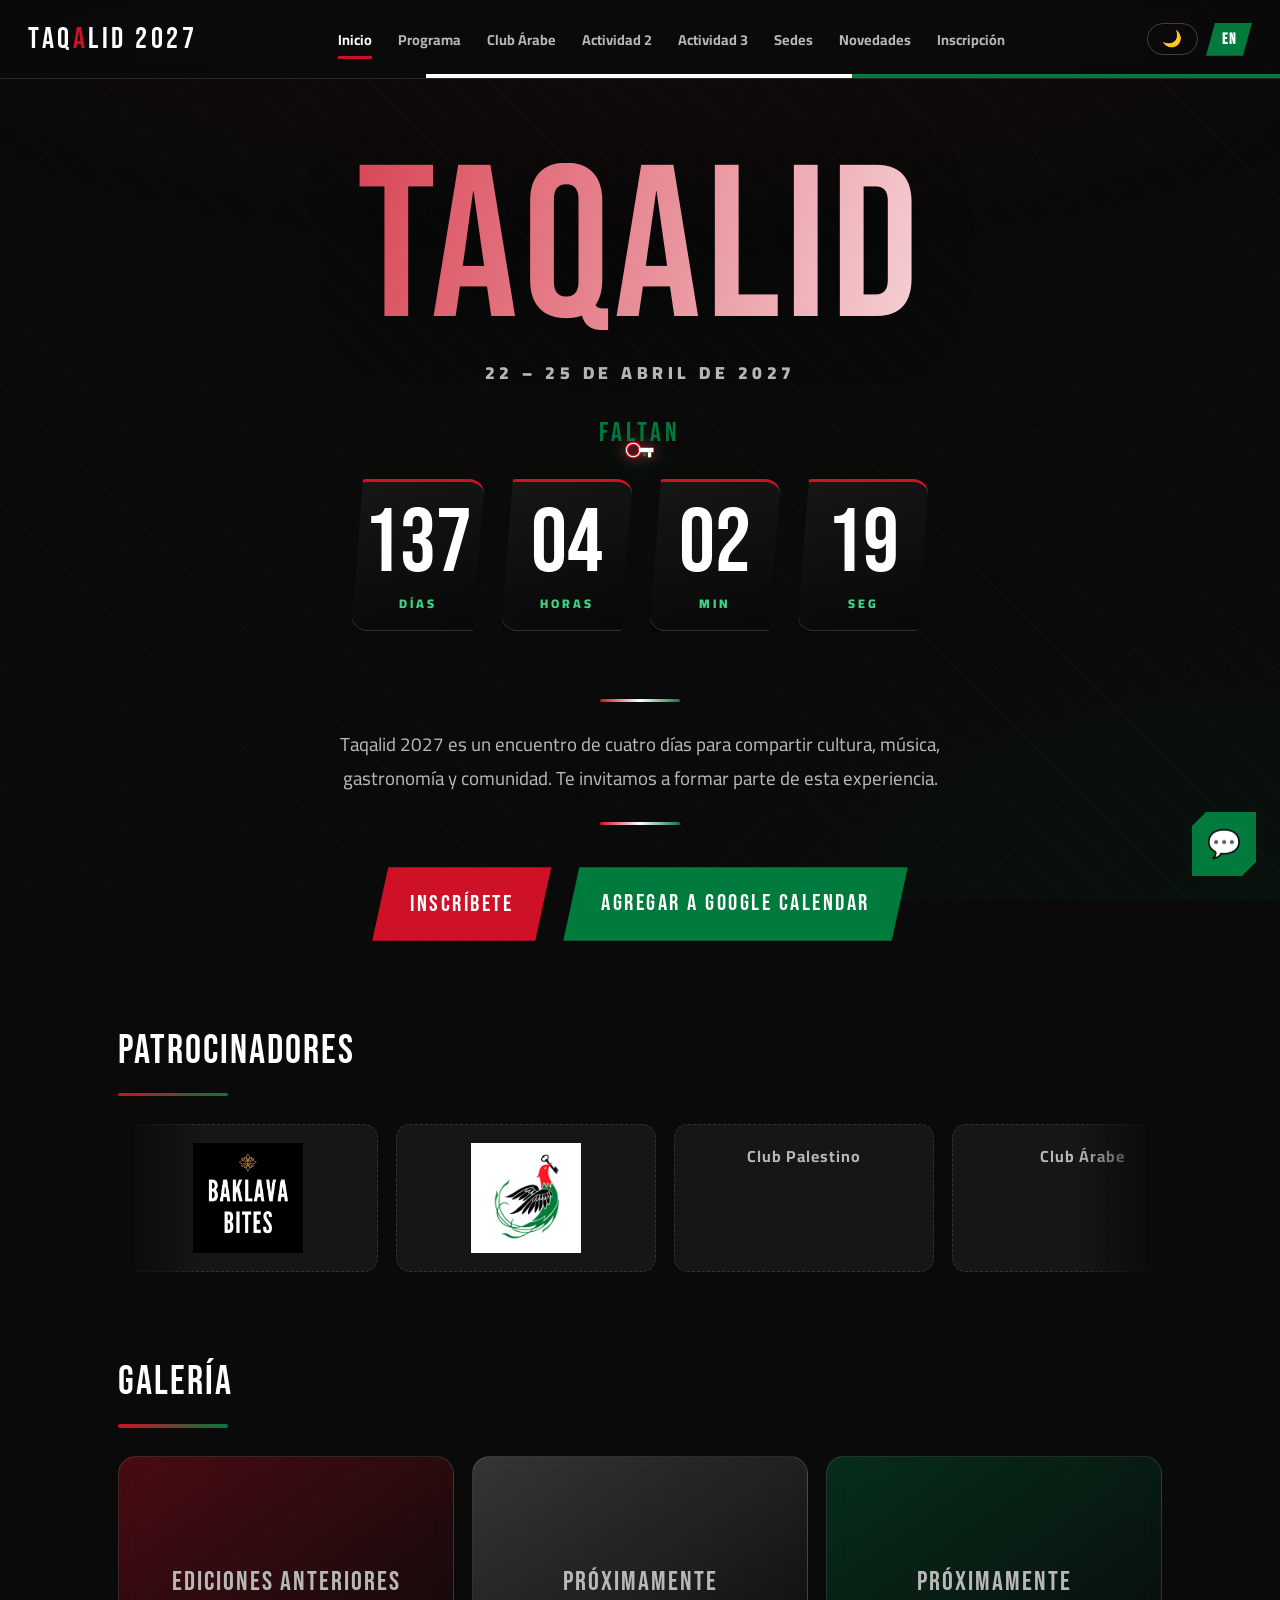
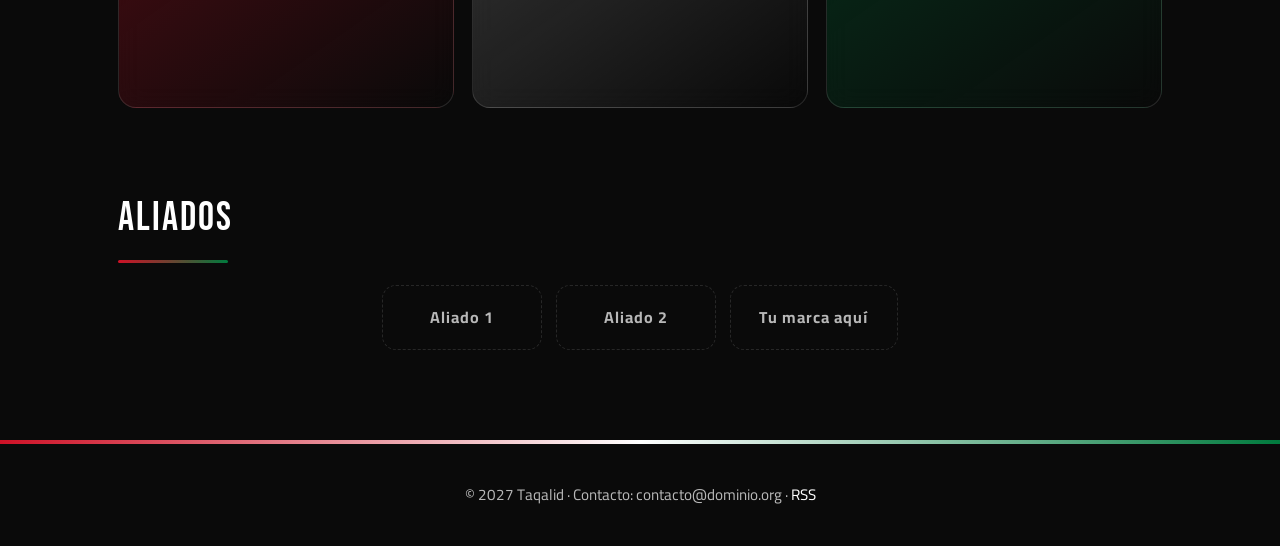
==== index.html @ 2f8e2a05 "Adjust carousel animation duration and image sizes" ====
<!DOCTYPE html>
<html lang="es">
<head>
<meta charset="UTF-8">
<meta name="viewport" content="width=device-width, initial-scale=1.0, viewport-fit=cover">
<meta name="referrer" content="strict-origin-when-cross-origin">
<title>Taqalid 2027</title>
<meta name="description" content="Taqalid 2027 · 22 al 25 de abril de 2027. Cultura, música, gastronomía y comunidad.">
<meta property="og:type" content="website">
<meta property="og:title" content="Taqalid 2027">
<meta property="og:description" content="22 al 25 de abril de 2027. Cultura, música, gastronomía y comunidad.">
<meta property="og:url" content="https://CAMBIAR-TU-DOMINIO/">
<meta property="og:image" content="https://CAMBIAR-TU-DOMINIO/og-image.jpg">
<meta name="twitter:card" content="summary_large_image">
<link rel="alternate" type="application/rss+xml" title="Taqalid 2027 · Novedades" href="feed.xml">
<link rel="preconnect" href="https://fonts.googleapis.com">
<link rel="preconnect" href="https://fonts.gstatic.com" crossorigin>
<link href="https://fonts.googleapis.com/css2?family=Amiri:wght@700&family=Bebas+Neue&family=Cairo:wght@400;600;700;900&display=swap" rel="stylesheet">
<style>
  :root {
    --rojo: #CE1126;
    --rojo-soft: #e6394a;
    --negro: #0A0A0A;
    --blanco: #FFFFFF;
    --verde: #007A3D;
    --verde-soft: #00a854;
    --bg: #0A0A0A;
    --fg: #FFFFFF;
    --muted: #b8b8b8;
    --card: rgba(255,255,255,.05);
    --card-hover: rgba(255,255,255,.08);
    --borde: rgba(255,255,255,.12);
    --borde-strong: rgba(255,255,255,.22);
    --shadow: 0 20px 50px rgba(0,0,0,.45);
    --display: "Bebas Neue", Impact, "Arial Narrow", sans-serif;
    --texto: "Cairo", system-ui, -apple-system, "Segoe UI", Roboto, sans-serif;
    --radius: 20px;
    --ease: cubic-bezier(.22,.7,.25,1);
  }

  :root[data-theme="light"] {
    --bg: #F6F3EC;
    --fg: #111111;
    --muted: #4a4a4a;
    --card: rgba(255,255,255,.7);
    --card-hover: rgba(255,255,255,.9);
    --borde: rgba(0,0,0,.1);
    --borde-strong: rgba(0,0,0,.18);
    --shadow: 0 20px 50px rgba(0,0,0,.12);
  }

  @media (prefers-color-scheme: light) {
    :root:not([data-theme="dark"]) {
      --bg: #F6F3EC;
      --fg: #111111;
      --muted: #4a4a4a;
      --card: rgba(255,255,255,.7);
      --card-hover: rgba(255,255,255,.9);
      --borde: rgba(0,0,0,.1);
      --borde-strong: rgba(0,0,0,.18);
      --shadow: 0 20px 50px rgba(0,0,0,.12);
    }
  }

  * { box-sizing: border-box; margin: 0; padding: 0; }
  html { scroll-behavior: smooth; }
  body {
    font-family: var(--texto);
    background: var(--bg);
    color: var(--fg);
    line-height: 1.7;
    min-height: 100vh;
    overflow-x: hidden;
    transition: background .45s var(--ease), color .45s var(--ease);
  }

  /* Textura sutil mejorada */
  body::before {
    content: "";
    position: fixed;
    inset: 0;
    pointer-events: none;
    z-index: 0;
    background-image:
      radial-gradient(ellipse 80% 50% at 50% -20%, rgba(206,17,38,.08), transparent),
      radial-gradient(ellipse 60% 40% at 100% 100%, rgba(0,122,61,.07), transparent),
      repeating-linear-gradient(45deg, rgba(128,128,128,.04) 0 1px, transparent 1px 28px),
      repeating-linear-gradient(-45deg, rgba(0,122,61,.03) 0 1px, transparent 1px 28px);
  }
  body::after {
    content: "";
    position: fixed;
    inset: -50%;
    pointer-events: none;
    z-index: 0;
    opacity: .035;
    background-image: radial-gradient(#000 1px, transparent 1px);
    background-size: 5px 5px;
    animation: grano 12s steps(12) infinite;
  }
  @keyframes grano {
    0% { transform: translate(0,0); }
    50% { transform: translate(-2.5%,1.5%); }
    100% { transform: translate(1.5%,-2.5%); }
  }

  main, header, footer { position: relative; z-index: 1; }

  .skip {
    position: absolute;
    left: -9999px;
    top: 0;
    background: var(--rojo);
    color: #fff;
    padding: 12px 18px;
    z-index: 100;
    border-radius: 0 0 8px 0;
    font-weight: 700;
  }
  .skip:focus { left: 12px; top: 12px; }

  /* ── HEADER ── */
  header {
    position: sticky;
    top: 0;
    z-index: 50;
    display: flex;
    flex-wrap: wrap;
    justify-content: space-between;
    align-items: center;
    gap: 12px;
    padding: 14px 28px;
    background: color-mix(in srgb, var(--bg) 82%, transparent);
    backdrop-filter: blur(16px) saturate(180%);
    -webkit-backdrop-filter: blur(16px) saturate(180%);
    border-bottom: 1px solid var(--borde);
  }
  header::after {
    content: "";
    position: absolute;
    left: 0; right: 0; bottom: 0;
    height: 4px;
    background: linear-gradient(90deg, var(--negro) 0 33.3%, var(--blanco) 33.3% 66.6%, var(--verde) 66.6%);
  }

  .logo {
    font-family: var(--display);
    font-size: 1.85rem;
    letter-spacing: 3.5px;
    cursor: pointer;
    transition: transform .3s var(--ease);
  }
  .logo:hover { transform: scale(1.03); }
  .logo span { color: var(--rojo); }

  nav { display: flex; flex-wrap: wrap; gap: 2px; }
  .nav-btn {
    background: none;
    border: 0;
    color: var(--muted);
    font: 700 .9rem var(--texto);
    padding: 9px 12px;
    cursor: pointer;
    position: relative;
    transition: color .25s;
  }
  .nav-btn::after {
    content: "";
    position: absolute;
    left: 12px; right: 12px; bottom: 3px;
    height: 2.5px;
    background: var(--rojo);
    transform: scaleX(0);
    transform-origin: center;
    transition: transform .35s var(--ease);
  }
  .nav-btn:hover,
  .nav-btn.activo { color: var(--fg); }
  .nav-btn.activo::after,
  .nav-btn:hover::after { transform: scaleX(1); }

  .tools { display: flex; gap: 8px; align-items: center; }
  .tool-btn {
    font: 900 .95rem var(--display);
    letter-spacing: 1.5px;
    background: var(--verde);
    color: #fff;
    border: 0;
    padding: 7px 16px;
    cursor: pointer;
    clip-path: polygon(9px 0, 100% 0, calc(100% - 9px) 100%, 0 100%);
    transition: transform .25s, filter .25s;
  }
  .tool-btn:hover { transform: translateY(-2px); filter: brightness(1.1); }
  .tool-btn.sec {
    background: transparent;
    color: var(--fg);
    border: 1.5px solid var(--borde-strong);
    clip-path: none;
    border-radius: 999px;
    padding: 5px 14px;
    font-size: 1rem;
  }

  /* ── PÁGINAS ── */
  .page {
    display: none;
    min-height: 78vh;
    padding: 64px 28px 90px;
    max-width: 1100px;
    margin: 0 auto;
  }
  .page.activo {
    display: block;
    animation: entra .75s var(--ease);
  }
  @keyframes entra {
    from { opacity: 0; transform: translateY(28px); }
    to { opacity: 1; transform: none; }
  }

  .reveal {
    opacity: 0;
    transform: translateY(36px);
    transition: opacity .9s var(--ease), transform .9s var(--ease);
  }
  .reveal.visible {
    opacity: 1;
    transform: none;
  }

  /* ── HERO ── */
  .hero { text-align: center; padding: 20px 0 8px; }
  .hero h1 {
    font-family: var(--display);
    font-weight: 400;
    font-size: clamp(4.8rem, 20vw, 13.5rem);
    line-height: .82;
    letter-spacing: 5px;
    background: linear-gradient(105deg, var(--rojo) 0%, var(--fg) 45%, var(--verde) 100%);
    background-size: 220% auto;
    -webkit-background-clip: text;
    background-clip: text;
    color: transparent;
    filter: drop-shadow(0 10px 28px rgba(0,0,0,.4));
    animation: brillo 7s ease-in-out infinite;
  }
  @keyframes brillo {
    0%,100% { background-position: 0% center; }
    50% { background-position: 100% center; }
  }

  .fechas {
    font-weight: 900;
    font-size: 1.1rem;
    letter-spacing: 4.5px;
    margin: 18px 0 22px;
    color: var(--muted);
  }
  .faltan {
    font-family: var(--display);
    font-size: 1.7rem;
    letter-spacing: 4px;
    color: var(--verde);
  }

  .countdown {
    display: flex;
    justify-content: center;
    flex-wrap: wrap;
    gap: 16px;
    margin: 22px auto 0;
  }
  .unidad {
    position: relative;
    min-width: 132px;
    padding: 18px 12px 14px;
    color: #fff;
    background: linear-gradient(165deg, rgba(25,25,25,.9), rgba(8,8,8,.95));
    border: 1px solid var(--borde);
    border-top: 3px solid var(--rojo);
    border-radius: 16px;
    backdrop-filter: blur(12px);
    -webkit-backdrop-filter: blur(12px);
    clip-path: polygon(12px 0, 100% 0, calc(100% - 12px) 100%, 0 100%);
    box-shadow: 0 12px 30px rgba(0,0,0,.35);
    transition: transform .4s var(--ease), box-shadow .4s;
  }
  .unidad:hover {
    transform: translateY(-5px);
    box-shadow: 0 18px 40px rgba(206,17,38,.25);
  }
  .unidad b {
    display: block;
    font-family: var(--display);
    font-weight: 400;
    font-size: clamp(3.2rem, 8.5vw, 5.6rem);
    line-height: 1;
    font-variant-numeric: tabular-nums;
  }
  .unidad b.flip { animation: flip .55s var(--ease); }
  @keyframes flip {
    0% { transform: rotateX(90deg); opacity: 0; }
    100% { transform: rotateX(0); opacity: 1; }
  }
  .unidad small {
    font-weight: 900;
    letter-spacing: 3px;
    color: #3fd283;
    font-size: .78rem;
    text-transform: uppercase;
  }
  .en-vivo {
    display: none;
    font-family: var(--display);
    font-size: 2.8rem;
    color: var(--verde);
    margin-top: 24px;
    letter-spacing: 3px;
  }

  .desc {
    max-width: 640px;
    margin: 60px auto 0;
    text-align: center;
    font-size: 1.18rem;
    color: var(--muted);
    line-height: 1.8;
  }
  .desc::before,
  .desc::after {
    content: "";
    display: block;
    height: 3px;
    width: 80px;
    margin: 0 auto;
    background: linear-gradient(90deg, var(--rojo), var(--fg), var(--verde));
    border-radius: 2px;
  }
  .desc::before { margin-bottom: 26px; }
  .desc::after { margin-top: 26px; }

  .acciones {
    text-align: center;
    margin-top: 42px;
    display: flex;
    flex-wrap: wrap;
    justify-content: center;
    gap: 12px;
  }

  /* ── TÍTULOS DE PÁGINA ── */
  .titulo-pagina {
    font-family: var(--display);
    font-weight: 400;
    font-size: clamp(3.8rem, 11vw, 7.8rem);
    line-height: .88;
    letter-spacing: 3px;
    color: transparent;
    -webkit-text-stroke: 1.8px var(--fg);
    transition: color .5s, -webkit-text-stroke .5s;
  }
  .page:hover .titulo-pagina {
    color: var(--rojo);
    -webkit-text-stroke: 1.8px var(--rojo);
  }
  .subtitulo {
    font-weight: 900;
    letter-spacing: 3.5px;
    text-transform: uppercase;
    color: var(--verde);
    margin: 12px 0 32px;
    font-size: .95rem;
  }

  /* ── GLASS CARDS ── */
  .glass {
    background: var(--card);
    border: 1px solid var(--borde);
    backdrop-filter: blur(18px) saturate(160%);
    -webkit-backdrop-filter: blur(18px) saturate(160%);
    border-radius: var(--radius);
    padding: 30px 32px;
    margin-top: 22px;
    box-shadow: var(--shadow);
    transition: transform .45s var(--ease), box-shadow .45s, background .3s;
    clip-path: polygon(0 0, calc(100% - 18px) 0, 100% 18px, 100% 100%, 18px 100%, 0 calc(100% - 18px));
  }
  .glass:hover {
    transform: translateY(-6px);
    box-shadow: 0 28px 60px rgba(206,17,38,.22);
    background: var(--card-hover);
  }
  .glass h3 {
    font-family: var(--display);
    font-weight: 400;
    font-size: 1.9rem;
    letter-spacing: 2px;
    margin-bottom: 10px;
  }
  .glass p {
    color: var(--muted);
    font-size: 1.05rem;
    max-width: 720px;
  }
  .glass ul { margin-top: 12px; list-style: none; }
  .glass li {
    padding: 7px 0 7px 30px;
    position: relative;
    color: var(--muted);
  }
  .glass li::before {
    content: "";
    position: absolute;
    left: 0;
    top: 15px;
    width: 11px;
    height: 11px;
    background: var(--rojo);
    transform: rotate(45deg);
  }
  .glass li:nth-child(3n+2)::before { background: var(--fg); }
  .glass li:nth-child(3n)::before { background: var(--verde); }
  .glass .meta {
    font-size: .82rem;
    font-weight: 900;
    letter-spacing: 2.5px;
    color: var(--verde);
    text-transform: uppercase;
    margin-bottom: 6px;
  }

  /* ── BOTONES ── */
  .btn {
    display: inline-flex;
    align-items: center;
    justify-content: center;
    position: relative;
    overflow: hidden;
    padding: 17px 38px;
    font-family: var(--display);
    font-size: 1.45rem;
    letter-spacing: 2.5px;
    text-decoration: none;
    border: 0;
    cursor: pointer;
    color: #fff;
    background: var(--rojo);
    clip-path: polygon(16px 0, 100% 0, calc(100% - 16px) 100%, 0 100%);
    transition: transform .3s var(--ease), filter .3s;
  }
  .btn.verde { background: var(--verde); }
  .btn.neg {
    background: transparent;
    border: 1.8px solid var(--fg);
    color: var(--fg);
    clip-path: none;
    border-radius: 4px;
  }
  .btn.wa { background: #25D366; color: #0A0A0A; }
  .btn::before {
    content: "";
    position: absolute;
    inset: 0;
    z-index: -1;
    background: repeating-linear-gradient(90deg, rgba(255,255,255,.15) 0 2px, transparent 2px 11px);
    transform: translateX(-105%);
    transition: transform .55s var(--ease);
  }
  .btn:hover {
    transform: translate(-3px, -3px);
    filter: drop-shadow(7px 7px 0 var(--verde));
  }
  .btn:hover::before { transform: translateX(0); }
  .btn.volver {
    font-size: 1.15rem;
    padding: 12px 26px;
  }

  /* ── TABS PROGRAMA ── */
  .tabs {
    display: flex;
    flex-wrap: wrap;
    gap: 10px;
    margin-bottom: 14px;
  }
  .tab {
    font-family: var(--display);
    font-size: 1.35rem;
    letter-spacing: 2px;
    padding: 9px 24px;
    cursor: pointer;
    background: transparent;
    color: var(--fg);
    border: 1.5px solid var(--borde);
    border-radius: 999px;
    transition: all .3s var(--ease);
  }
  .tab:hover { border-color: var(--rojo); color: var(--rojo); }
  .tab.activo {
    background: var(--rojo);
    border-color: var(--rojo);
    color: #fff;
  }
  .dia { display: none; }
  .dia.activo { display: block; animation: entra .5s var(--ease); }
  .fila {
    display: grid;
    grid-template-columns: 150px 1fr;
    gap: 18px;
    align-items: center;
    padding: 18px 0;
    border-bottom: 1px solid var(--borde);
  }
  .fila:last-child { border-bottom: 0; }
  .fila time {
    font-family: var(--display);
    font-size: 1.45rem;
    letter-spacing: 1px;
    color: var(--verde);
  }
  .fila span { font-weight: 700; font-size: 1.05rem; }

  /* ── SEDES ── */
  .sedes {
    display: grid;
    grid-template-columns: repeat(auto-fit, minmax(280px, 1fr));
    gap: 22px;
    margin-top: 26px;
  }
  .sede-mapa {
    height: 150px;
    border-radius: 14px;
    margin-bottom: 18px;
    background:
      linear-gradient(135deg, rgba(206,17,38,.2), transparent 60%),
      repeating-linear-gradient(45deg, rgba(206,17,38,.18) 0 12px, rgba(0,122,61,.18) 12px 24px);
    border: 1px solid var(--borde);
  }

  /* ── NOVEDADES ── */
  .noticia { border-left: 4px solid var(--rojo); }
  .noticia:nth-child(2n) { border-left-color: var(--verde); }
  .rss-box {
    display: flex;
    flex-wrap: wrap;
    gap: 16px;
    align-items: center;
    justify-content: space-between;
    margin-top: 34px;
  }
  .rss-box code {
    font-size: .9rem;
    color: var(--muted);
    background: rgba(0,0,0,.25);
    padding: 4px 10px;
    border-radius: 6px;
  }

  /* ── GALERÍA & ALIADOS ── */
  .galeria {
    display: grid;
    grid-template-columns: repeat(auto-fit, minmax(210px, 1fr));
    gap: 18px;
    margin-top: 28px;
  }
  .foto {
    aspect-ratio: 4 / 3;
    border-radius: 18px;
    border: 1px solid var(--borde);
    background: var(--card);
    display: flex;
    align-items: center;
    justify-content: center;
    font-family: var(--display);
    font-size: 1.7rem;
    letter-spacing: 2px;
    color: var(--muted);
    backdrop-filter: blur(12px);
    transition: transform .45s var(--ease);
  }
  .foto:nth-child(1) { background: linear-gradient(145deg, rgba(206,17,38,.32), transparent); }
  .foto:nth-child(2) { background: linear-gradient(145deg, rgba(255,255,255,.18), transparent); }
  .foto:nth-child(3) { background: linear-gradient(145deg, rgba(0,122,61,.32), transparent); }
  .foto:hover { transform: scale(1.04) rotate(-1.2deg); }

  .aliados {
    display: flex;
    flex-wrap: wrap;
    gap: 14px;
    justify-content: center;
    margin-top: 22px;
  }
  .aliado {
    padding: 18px 28px;
    border: 1.5px dashed var(--borde);
    border-radius: 14px;
    color: var(--muted);
    font-weight: 700;
    letter-spacing: 1px;
    min-width: 160px;
    text-align: center;
    transition: border-color .3s, color .3s;
  }
  .aliado:hover {
    border-color: var(--verde);
    color: var(--fg);
  }

  .seccion-titulo {
    font-family: var(--display);
    font-weight: 400;
    font-size: 2.5rem;
    letter-spacing: 2px;
    margin: 76px 0 0;
  }
  .seccion-titulo::after {
    content: "";
    display: block;
    width: 110px;
    height: 3.5px;
    margin-top: 8px;
    background: linear-gradient(90deg, var(--rojo), var(--verde));
    border-radius: 2px;
  }

  /* ── PATROCINADORES (CARRUSEL) ── */
  .carrusel {
    overflow: hidden;
    margin-top: 28px;
    -webkit-mask-image: linear-gradient(90deg, transparent, #000 8%, #000 92%, transparent);
    mask-image: linear-gradient(90deg, transparent, #000 8%, #000 92%, transparent);
  }
  .carrusel-pista {
    display: flex;
    width: max-content;
    animation: carrusel 19s linear infinite;
  }
  .carrusel:hover .carrusel-pista { animation-play-state: paused; }
  .patro {
    flex: 0 0 auto;
    min-width: 260px;
    margin-right: 18px;
    padding: 18px 28px;
    border: 1.5px dashed var(--borde);
    border-radius: 14px;
    color: var(--muted);
    font-weight: 700;
    letter-spacing: 1px;
    text-align: center;
    background: var(--card);
  }
  @keyframes carrusel {
    from { transform: translateX(0); }
    to { transform: translateX(-50%); }
  }

  /* ── FOOTER ── */
  footer {
    text-align: center;
    padding: 38px 24px;
    color: var(--muted);
    border-top: 4px solid;
    border-image: linear-gradient(90deg, var(--rojo), var(--fg), var(--verde)) 1;
    font-size: .95rem;
  }
  footer a { color: var(--fg); text-decoration: none; }
  footer a:hover { color: var(--rojo); }

  /* ── ÁRABE ── */
  html[lang="ar"] .arabe { display: none; }
  html[lang="ar"] .titulo-pagina,
  html[lang="ar"] .faltan,
  html[lang="ar"] .en-vivo,
  html[lang="ar"] .seccion-titulo,
  html[lang="ar"] .glass h3,
  html[lang="ar"] .tab,
  html[lang="ar"] .unidad small,
  html[lang="ar"] .btn,
  html[lang="ar"] #chat-head {
    font-family: "Cairo", "Amiri", sans-serif;
    letter-spacing: 0;
  }
  html[lang="ar"] body { font-family: "Cairo", sans-serif; }
  .arabe {
    font-family: "Amiri", serif;
    font-size: 2.35rem;
    color: var(--verde);
    direction: rtl;
    margin: -6px 0 22px;
    line-height: 1.4;
  }

  /* ── ONDA TÁCTIL ── */
  .onda {
    position: fixed;
    width: 22px;
    height: 22px;
    margin: -11px 0 0 -11px;
    border-radius: 50%;
    border: 3px solid;
    pointer-events: none;
    z-index: 9998;
    animation: onda .7s ease-out forwards;
  }
  @keyframes onda {
    to { transform: scale(6.5); opacity: 0; }
  }

  /* ── MENÚ MÓVIL ── */
  .menu-btn {
    display: none;
    order: 3;
    background: none;
    border: 1.8px solid var(--fg);
    color: var(--fg);
    font-size: 1.25rem;
    width: 46px;
    height: 42px;
    border-radius: 10px;
    cursor: pointer;
    transition: background .25s;
  }
  .menu-btn:hover { background: rgba(255,255,255,.08); }

  @media (max-width: 900px) {
    .menu-btn { display: block; }
    .tools { order: 2; margin-left: auto; }
    nav {
      display: none;
      position: absolute;
      top: 100%;
      left: 0; right: 0;
      flex-direction: column;
      gap: 0;
      background: var(--bg);
      border-bottom: 3px solid var(--rojo);
      padding: 8px 20px 20px;
      box-shadow: 0 20px 40px rgba(0,0,0,.4);
    }
    nav.abierto { display: flex; }
    nav .nav-btn {
      text-align: left;
      font-size: 1.08rem;
      padding: 15px 8px;
      border-bottom: 1px solid var(--borde);
    }
    nav .nav-btn::after { display: none; }
    nav .nav-btn.activo { color: var(--rojo); }
  }

  /* ── CURSOR & TRAIL ── */
  #trail {
    position: fixed;
    inset: 0;
    width: 100%;
    height: 100%;
    pointer-events: none;
    z-index: 5;
  }
  #llave {
    position: fixed;
    top: 0; left: 0;
    width: 36px;
    height: 36px;
    pointer-events: none;
    z-index: 9999;
    display: none;
    filter: drop-shadow(0 0 6px rgba(206,17,38,.85)) drop-shadow(0 0 12px rgba(0,122,61,.55));
  }
  #llave.girar { animation: girar .65s ease-in-out; }
  @keyframes girar { to { rotate: 360deg; } }

  @media (pointer: fine) {
    #llave { display: block; }
    body, a, button, .page, .glass, .unidad, .foto { cursor: none; }
  }

  @media (prefers-reduced-motion: reduce) {
    *, *::before, *::after {
      animation: none !important;
      transition: none !important;
    }
    .reveal { opacity: 1; transform: none; }
    #trail, #llave { display: none !important; }
  }

  /* ── CHAT ── */
  #chat-toggle {
    position: fixed;
    bottom: 24px;
    right: 24px;
    z-index: 40;
    width: 64px;
    height: 64px;
    border: 0;
    background: var(--verde);
    color: #fff;
    font-size: 1.7rem;
    cursor: pointer;
    clip-path: polygon(14px 0, 100% 0, 100% calc(100% - 14px), calc(100% - 14px) 100%, 0 100%, 0 14px);
    box-shadow: 0 8px 24px rgba(0,0,0,.5);
    transition: transform .3s, filter .3s;
  }
  #chat-toggle:hover {
    transform: scale(1.08);
    filter: brightness(1.1);
  }
  #chat-box {
    position: fixed;
    bottom: 104px;
    right: 24px;
    z-index: 40;
    width: min(370px, calc(100vw - 48px));
    height: 500px;
    display: none;
    flex-direction: column;
    background: #141414;
    color: #fff;
    border: 2px solid var(--verde);
    border-radius: 16px;
    box-shadow: 0 16px 48px rgba(0,0,0,.65);
    overflow: hidden;
  }
  #chat-box.open { display: flex; animation: entra .4s var(--ease); }
  #chat-head {
    background: var(--rojo);
    padding: 14px 18px;
    font-family: var(--display);
    font-size: 1.35rem;
    letter-spacing: 2px;
  }
  #chat-msgs {
    flex: 1;
    overflow-y: auto;
    padding: 14px;
    display: flex;
    flex-direction: column;
    gap: 12px;
  }
  .msg {
    max-width: 84%;
    padding: 10px 14px;
    font-size: .95rem;
    white-space: pre-wrap;
    border-radius: 12px;
    line-height: 1.5;
  }
  .msg.bot {
    background: #252525;
    align-self: flex-start;
    border-left: 3px solid var(--rojo);
    border-radius: 4px 12px 12px 12px;
  }
  .msg.user {
    background: var(--verde);
    align-self: flex-end;
    border-radius: 12px 4px 12px 12px;
  }
  #chat-form {
    display: flex;
    border-top: 1px solid #333;
  }
  #chat-input {
    flex: 1;
    background: #111;
    color: #fff;
    border: 0;
    padding: 14px 16px;
    font: 1rem var(--texto);
    outline: none;
  }
  #chat-form button {
    background: var(--rojo);
    color: #fff;
    border: 0;
    padding: 0 20px;
    font-weight: 900;
    cursor: pointer;
    transition: background .25s;
  }
  #chat-form button:hover { background: var(--rojo-soft); }
  #chat-form button:disabled { opacity: .45; }

  @media (max-width: 640px) {
    header { padding: 12px 16px; }
    .logo { font-size: 1.4rem; }
    .unidad { min-width: 92px; padding: 14px 8px 12px; }
    .glass { padding: 24px; }
    .fila { grid-template-columns: 1fr; gap: 4px; }
    .page { padding: 48px 18px 80px; }
  }
  .patro img { max-height: 110px; max-width: 260px; display: block; margin: 0 auto; }
</style>
</head>
<body>

<a class="skip" href="#main" data-i18n="skip">Saltar al contenido</a>

<header>
  <div class="logo" data-go="inicio">TAQ<span>A</span>LID 2027</div>
  <nav id="menu" aria-label="Principal">
    <button class="nav-btn" data-go="inicio" data-i18n="nInicio">Inicio</button>
    <button class="nav-btn" data-go="programa" data-i18n="nPrograma">Programa</button>
    <button class="nav-btn" data-go="club-arabe" data-i18n="nClub">Club Árabe</button>
    <button class="nav-btn" data-go="actividad-2" data-i18n="nAct2">Actividad 2</button>
    <button class="nav-btn" data-go="actividad-3" data-i18n="nAct3">Actividad 3</button>
    <button class="nav-btn" data-go="sedes" data-i18n="nSedes">Sedes</button>
    <button class="nav-btn" data-go="novedades" data-i18n="nNovedades">Novedades</button>
    <button class="nav-btn" data-go="inscripcion" data-i18n="nIns">Inscripción</button>
  </nav>
  <button class="menu-btn" id="menu-btn" aria-label="Menú" aria-expanded="false">☰</button>
  <div class="tools">
    <button class="tool-btn sec" id="tema-btn" aria-label="Tema">🌙</button>
    <button class="tool-btn" id="lang-toggle">EN</button>
  </div>
</header>

<main id="main">
  <!-- INICIO -->
  <section class="page activo" id="p-inicio">
    <div class="hero">
      <h1>TAQALID</h1>
      <p class="fechas" data-i18n="fechas">22 – 25 DE ABRIL DE 2027</p>
      <p class="faltan" data-i18n="faltan">Faltan</p>
      <div class="countdown" id="countdown" aria-live="polite">
        <div class="unidad"><b id="d">--</b><small data-i18n="dias">Días</small></div>
        <div class="unidad"><b id="h">--</b><small data-i18n="horas">Horas</small></div>
        <div class="unidad"><b id="m">--</b><small data-i18n="min">Min</small></div>
        <div class="unidad"><b id="s">--</b><small data-i18n="seg">Seg</small></div>
      </div>
      <div class="en-vivo" id="en-vivo" data-i18n="envivo">¡YA ESTAMOS EN VIVO!</div>
    </div>
    <p class="desc reveal" data-i18n="sobreTexto">Taqalid 2027 es un encuentro de cuatro días para compartir cultura, música, gastronomía y comunidad. Te invitamos a formar parte de esta experiencia.</p>
    <div class="acciones reveal">
      <button class="btn" data-go="inscripcion" data-i18n="btnIns">Inscríbete</button>
      <a class="btn verde" id="btn-gcal" target="_blank" rel="noopener noreferrer" data-i18n="btnCal">Agregar a Google Calendar</a>
    </div>

    <h2 class="seccion-titulo reveal">Patrocinadores</h2>
    <div class="carrusel reveal">
      <div class="carrusel-pista">
  <div class="patro"><img src="baklava.jpg" alt="Baklava"></div>
  <div class="patro"><img src="museo.jpg" alt="Museo"></div>
  <div class="patro">Club Palestino</div>
  <div class="patro">Club Árabe</div>
  <div class="patro" aria-hidden="true"><img src="baklava.jpg" alt=""></div>
  <div class="patro" aria-hidden="true"><img src="museo.jpg" alt=""></div>
  <div class="patro" aria-hidden="true">Club Palestino</div>
  <div class="patro" aria-hidden="true">Club Árabe</div>
</div>
    </div>

    <h2 class="seccion-titulo reveal" data-i18n="galTitulo">Galería</h2>
    <div class="galeria reveal">
      <div class="foto" data-i18n="foto1">Ediciones anteriores</div>
      <div class="foto" data-i18n="foto2">Próximamente</div>
      <div class="foto" data-i18n="foto3">Próximamente</div>
    </div>

    <h2 class="seccion-titulo reveal" data-i18n="aliTitulo">Aliados</h2>
    <div class="aliados reveal">
      <div class="aliado" data-i18n="ali1">Aliado 1</div>
      <div class="aliado" data-i18n="ali2">Aliado 2</div>
      <div class="aliado" data-i18n="ali3">Tu marca aquí</div>
    </div>
  </section>

  <!-- PROGRAMA -->
  <section class="page" id="p-programa">
    <h2 class="titulo-pagina" data-i18n="progTitulo">PROGRAMA</h2>
    <p class="subtitulo" data-i18n="progSub">Elige un día</p>
    <div class="tabs" role="tablist">
      <button class="tab activo" data-dia="22">22</button>
      <button class="tab" data-dia="23">23</button>
      <button class="tab" data-dia="24">24</button>
      <button class="tab" data-dia="25">25</button>
    </div>
    <div class="glass dia activo" id="dia-22">
      <div class="fila"><time data-i18n="hApertura">Por confirmar</time><span data-i18n="pApertura">Apertura</span></div>
      <div class="fila"><time>—</time><span data-i18n="pClub">Club Árabe</span></div>
      <div class="fila"><time>—</time><span data-i18n="pA2">Actividad 2</span></div>
    </div>
    <div class="glass dia" id="dia-23">
      <div class="fila"><time>—</time><span data-i18n="pClub">Club Árabe</span></div>
      <div class="fila"><time>—</time><span data-i18n="pA3">Actividad 3</span></div>
    </div>
    <div class="glass dia" id="dia-24">
      <div class="fila"><time>—</time><span data-i18n="pA2">Actividad 2</span></div>
      <div class="fila"><time>—</time><span data-i18n="pA3">Actividad 3</span></div>
    </div>
    <div class="glass dia" id="dia-25">
      <div class="fila"><time>—</time><span data-i18n="pClub">Club Árabe</span></div>
      <div class="fila"><time data-i18n="hCierre">Por confirmar</time><span data-i18n="pCierre">Cierre</span></div>
    </div>
    <p class="subtitulo" style="margin-top:34px" data-i18n="progNota">Horarios y sedes se confirmarán próximamente.</p>
    <div class="acciones"><button class="btn volver neg" data-go="inicio" data-i18n="volver">← Volver al inicio</button></div>
  </section>

  <!-- CLUB ÁRABE -->
  <section class="page" id="p-club-arabe">
    <h2 class="titulo-pagina" data-i18n="clubTitulo">CLUB ÁRABE</h2>
    <p class="arabe" dir="rtl" lang="ar">النادي العربي</p>
    <p class="subtitulo" data-i18n="clubSub">Actividad · 22–25 abril 2027</p>
    <div class="glass">
      <h3 data-i18n="clubB1t">Qué es</h3>
      <p data-i18n="clubB1">Un espacio de encuentro cultural donde compartir tradiciones, conversación y convivencia para personas de todas las edades.</p>
    </div>
    <div class="glass">
      <h3 data-i18n="clubB2t">Qué esperar</h3>
      <ul>
        <li data-i18n="clubL1">Actividades abiertas al público</li>
        <li data-i18n="clubL2">Espacios de conversación y convivencia</li>
        <li data-i18n="clubL3">Detalles de horario y sede próximamente</li>
      </ul>
    </div>
    <div class="acciones">
      <button class="btn verde" data-go="inscripcion" data-i18n="btnIns">Inscríbete</button>
      <button class="btn neg volver" data-go="inicio" data-i18n="volver">← Volver al inicio</button>
    </div>
  </section>

  <!-- ACTIVIDAD 2 -->
  <section class="page" id="p-actividad-2">
    <h2 class="titulo-pagina" data-i18n="a2Titulo">ACTIVIDAD 2</h2>
    <p class="subtitulo" data-i18n="a2Sub">Por definir</p>
    <div class="glass">
      <h3 data-i18n="a2B1t">Próximamente</h3>
      <p data-i18n="a2B1">Estamos preparando los detalles de esta actividad. Vuelve pronto para conocer el programa, la sede y el horario.</p>
    </div>
    <div class="acciones">
      <button class="btn verde" data-go="inscripcion" data-i18n="btnIns">Inscríbete</button>
      <button class="btn neg volver" data-go="inicio" data-i18n="volver">← Volver al inicio</button>
    </div>
  </section>

  <!-- ACTIVIDAD 3 -->
  <section class="page" id="p-actividad-3">
    <h2 class="titulo-pagina" data-i18n="a3Titulo">ACTIVIDAD 3</h2>
    <p class="subtitulo" data-i18n="a3Sub">Por definir</p>
    <div class="glass">
      <h3 data-i18n="a3B1t">Próximamente</h3>
      <p data-i18n="a3B1">Estamos preparando los detalles de esta actividad. Vuelve pronto para conocer el programa, la sede y el horario.</p>
    </div>
    <div class="acciones">
      <button class="btn verde" data-go="inscripcion" data-i18n="btnIns">Inscríbete</button>
      <button class="btn neg volver" data-go="inicio" data-i18n="volver">← Volver al inicio</button>
    </div>
  </section>

  <!-- SEDES -->
  <section class="page" id="p-sedes">
    <h2 class="titulo-pagina" data-i18n="sedTitulo">SEDES</h2>
    <p class="subtitulo" data-i18n="sedSub">Ubicaciones</p>
    <div class="sedes">
      <div class="glass">
        <div class="sede-mapa"></div>
        <h3 data-i18n="sed1t">Sede principal</h3>
        <p data-i18n="sed1d">Dirección por confirmar.</p>
        <a class="btn verde volver" href="https://www.google.com/maps/search/?api=1&query=Taqalid+2027" target="_blank" rel="noopener noreferrer" data-i18n="verMapa">Ver en Google Maps</a>
      </div>
      <div class="glass">
        <div class="sede-mapa"></div>
        <h3 data-i18n="sed2t">Sede de actividades</h3>
        <p data-i18n="sed2d">Dirección por confirmar.</p>
        <a class="btn verde volver" href="https://www.google.com/maps/search/?api=1&query=Taqalid+2027" target="_blank" rel="noopener noreferrer" data-i18n="verMapa">Ver en Google Maps</a>
      </div>
    </div>
    <div class="acciones"><button class="btn neg volver" data-go="inicio" data-i18n="volver">← Volver al inicio</button></div>
  </section>

  <!-- NOVEDADES -->
  <section class="page" id="p-novedades">
    <h2 class="titulo-pagina" data-i18n="novTitulo">NOVEDADES</h2>
    <p class="subtitulo" data-i18n="novSub">Anuncios del evento</p>
    <div id="lista-novedades"></div>
    <div class="rss-box glass">
      <div>
        <h3 data-i18n="rssT">Suscríbete por RSS</h3>
        <p data-i18n="rssD">Recibe los anuncios en tu lector de RSS favorito.</p>
        <code>feed.xml</code>
      </div>
      <a class="btn verde volver" href="feed.xml" data-i18n="rssBtn">Abrir feed RSS</a>
    </div>
    <div class="acciones"><button class="btn neg volver" data-go="inicio" data-i18n="volver">← Volver al inicio</button></div>
  </section>

  <!-- INSCRIPCIÓN -->
  <section class="page" id="p-inscripcion">
    <h2 class="titulo-pagina" data-i18n="insTitulo">INSCRÍBETE</h2>
    <p class="subtitulo" data-i18n="insSub">Elige tu idioma</p>
    <div class="glass">
      <p data-i18n="insTexto">Completa el formulario para participar. Cada botón abre el formulario en su idioma.</p>
    </div>
    <div style="margin-top:40px; display:flex; flex-wrap:wrap; gap:14px; justify-content:center;">
      <a class="btn" id="btn-form-es" href="https://example.com/formulario-es" target="_blank" rel="noopener noreferrer" data-i18n="btnEs">Formulario en Español</a>
      <a class="btn verde" id="btn-form-en" href="https://example.com/formulario-en" target="_blank" rel="noopener noreferrer" data-i18n="btnEn">Fill the form in English</a>
    </div>
    <div class="acciones"><button class="btn neg volver" data-go="inicio" data-i18n="volver">← Volver al inicio</button></div>
  </section>
</main>

<footer>
  <p>© 2027 Taqalid · <span data-i18n="contacto">Contacto</span>: contacto@dominio.org · <a href="feed.xml">RSS</a></p>
</footer>

<canvas id="trail"></canvas>
<div id="llave" aria-hidden="true">
  <svg viewBox="0 0 64 64" width="36" height="36">
    <circle cx="20" cy="32" r="12" fill="none" stroke="#CE1126" stroke-width="6"/>
    <circle cx="20" cy="32" r="12" fill="none" stroke="#FFFFFF" stroke-width="2"/>
    <rect x="30" y="28" width="26" height="8" fill="#FFFFFF"/>
    <rect x="46" y="36" width="6" height="9" fill="#FFFFFF"/>
    <rect x="37" y="36" width="6" height="7" fill="#007A3D"/>
  </svg>
</div>

<button id="chat-toggle" aria-label="Chat">💬</button>
<div id="chat-box" role="dialog" aria-label="Chatbot">
  <div id="chat-head" data-i18n="chatTitulo">Asistente Taqalid</div>
  <div id="chat-msgs"></div>
  <form id="chat-form">
    <input id="chat-input" type="text" maxlength="500" autocomplete="off" required placeholder="Escribe tu pregunta...">
    <button type="submit" id="chat-send">➤</button>
  </form>
</div>

<script>
(() => {
  const N8N_WEBHOOK = "https://example.com/webhook/taqalid-chat";

  const NOVEDADES = [
    { fecha: "2026-11-15", es: ["Se abre la pre-inscripción", "Ya puedes registrarte en el formulario oficial del evento."], en: ["Pre-registration is open", "You can now sign up through the official event form."], ar: ["فتح التسجيل المسبق", "يمكنك التسجيل الآن عبر النموذج الرسمي للحدث."] },
    { fecha: "2027-02-10", es: ["Programa en preparación", "Estamos confirmando horarios y sedes de cada día."], en: ["Program in preparation", "We are confirming schedules and venues for each day."], ar: ["البرنامج قيد الإعداد", "نؤكد حاليًا المواعيد والأماكن لكل يوم."] }
  ];

  const T = {
    es: {
      skip: "Saltar al contenido",
      nInicio: "Inicio", nPrograma: "Programa", nClub: "Club Árabe", nAct2: "Actividad 2", nAct3: "Actividad 3", nSedes: "Sedes", nNovedades: "Novedades", nIns: "Inscripción",
      fechas: "22 – 25 DE ABRIL DE 2027", faltan: "Faltan", dias: "Días", horas: "Horas", min: "Min", seg: "Seg",
      envivo: "¡YA ESTAMOS EN VIVO!",
      sobreTexto: "Taqalid 2027 es un encuentro de cuatro días para compartir cultura, música, gastronomía y comunidad. Te invitamos a formar parte de esta experiencia.",
      btnIns: "Inscríbete", btnCal: "Agregar a Google Calendar", btnIcs: "Descargar .ics", btnComp: "Compartir", btnWa: "Compartir por WhatsApp", volver: "← Volver al inicio",
      galTitulo: "Galería", foto1: "Ediciones anteriores", foto2: "Próximamente", foto3: "Próximamente",
      aliTitulo: "Aliados", ali1: "Aliado 1", ali2: "Aliado 2", ali3: "Tu marca aquí",
      progTitulo: "PROGRAMA", progSub: "Elige un día", hApertura: "Por confirmar", pApertura: "Apertura", pClub: "Club Árabe", pA2: "Actividad 2", pA3: "Actividad 3", hCierre: "Por confirmar", pCierre: "Cierre",
      progNota: "Horarios y sedes se confirmarán próximamente.",
      clubTitulo: "CLUB ÁRABE", clubSub: "Actividad · 22–25 abril 2027",
      clubB1t: "Qué es", clubB1: "Un espacio de encuentro cultural donde compartir tradiciones, conversación y convivencia para personas de todas las edades.",
      clubB2t: "Qué esperar", clubL1: "Actividades abiertas al público", clubL2: "Espacios de conversación y convivencia", clubL3: "Detalles de horario y sede próximamente",
      a2Titulo: "ACTIVIDAD 2", a2Sub: "Por definir", a2B1t: "Próximamente", a2B1: "Estamos preparando los detalles de esta actividad. Vuelve pronto para conocer el programa, la sede y el horario.",
      a3Titulo: "ACTIVIDAD 3", a3Sub: "Por definir", a3B1t: "Próximamente", a3B1: "Estamos preparando los detalles de esta actividad. Vuelve pronto para conocer el programa, la sede y el horario.",
      sedTitulo: "SEDES", sedSub: "Ubicaciones", sed1t: "Sede principal", sed1d: "Dirección por confirmar.", sed2t: "Sede de actividades", sed2d: "Dirección por confirmar.", verMapa: "Ver en Google Maps",
      novTitulo: "NOVEDADES", novSub: "Anuncios del evento", rssT: "Suscríbete por RSS", rssD: "Recibe los anuncios en tu lector de RSS favorito.", rssBtn: "Abrir feed RSS",
      insTitulo: "INSCRÍBETE", insSub: "Elige tu idioma", insTexto: "Completa el formulario para participar. Cada botón abre el formulario en su idioma.",
      btnEs: "Formulario en Español", btnEn: "Fill the form in English",
      contacto: "Contacto", chatTitulo: "Asistente Taqalid",
      chatBienvenida: "¡Hola! Soy el asistente de Taqalid 2027. ¿En qué te ayudo?",
      chatError: "No pude responder en este momento. Intenta de nuevo más tarde.",
      chatPlaceholder: "Escribe tu pregunta...",
      calTitulo: "Taqalid 2027", compartido: "Enlace copiado", copiarFallo: "No se pudo copiar el enlace"
    },
    en: {
      skip: "Skip to content",
      nInicio: "Home", nPrograma: "Program", nClub: "Arab Club", nAct2: "Activity 2", nAct3: "Activity 3", nSedes: "Venues", nNovedades: "News", nIns: "Register",
      fechas: "APRIL 22 – 25, 2027", faltan: "Countdown", dias: "Days", horas: "Hours", min: "Min", seg: "Sec",
      envivo: "WE ARE LIVE NOW!",
      sobreTexto: "Taqalid 2027 is a four-day gathering to share culture, music, food and community. We invite you to be part of this experience.",
      btnIns: "Register", btnCal: "Add to Google Calendar", btnIcs: "Download .ics", btnComp: "Share", btnWa: "Share on WhatsApp", volver: "← Back to home",
      galTitulo: "Gallery", foto1: "Past editions", foto2: "Coming soon", foto3: "Coming soon",
      aliTitulo: "Partners", ali1: "Partner 1", ali2: "Partner 2", ali3: "Your brand here",
      progTitulo: "PROGRAM", progSub: "Choose a day", hApertura: "To be confirmed", pApertura: "Opening", pClub: "Arab Club", pA2: "Activity 2", pA3: "Activity 3", hCierre: "To be confirmed", pCierre: "Closing",
      progNota: "Schedules and venues will be confirmed soon.",
      clubTitulo: "ARAB CLUB", clubSub: "Activity · April 22–25, 2027",
      clubB1t: "What it is", clubB1: "A cultural meeting space to share traditions, conversation and community for people of all ages.",
      clubB2t: "What to expect", clubL1: "Activities open to the public", clubL2: "Spaces for conversation and togetherness", clubL3: "Schedule and venue details coming soon",
      a2Titulo: "ACTIVITY 2", a2Sub: "To be announced", a2B1t: "Coming soon", a2B1: "We are preparing the details of this activity. Come back soon for the program, venue and schedule.",
      a3Titulo: "ACTIVITY 3", a3Sub: "To be announced", a3B1t: "Coming soon", a3B1: "We are preparing the details of this activity. Come back soon for the program, venue and schedule.",
      sedTitulo: "VENUES", sedSub: "Locations", sed1t: "Main venue", sed1d: "Address to be confirmed.", sed2t: "Activities venue", sed2d: "Address to be confirmed.", verMapa: "View on Google Maps",
      novTitulo: "NEWS", novSub: "Event announcements", rssT: "Subscribe via RSS", rssD: "Get announcements in your favorite RSS reader.", rssBtn: "Open RSS feed",
      insTitulo: "REGISTER", insSub: "Choose your language", insTexto: "Fill out the form to take part. Each button opens the form in its language.",
      btnEs: "Formulario en Español", btnEn: "Fill the form in English",
      contacto: "Contact", chatTitulo: "Taqalid Assistant",
      chatBienvenida: "Hi! I'm the Taqalid 2027 assistant. How can I help you?",
      chatError: "I couldn't respond right now. Please try again later.",
      chatPlaceholder: "Type your question...",
      calTitulo: "Taqalid 2027", compartido: "Link copied", copiarFallo: "Could not copy the link"
    },
    ar: {
      skip: "انتقل إلى المحتوى",
      nInicio: "الرئيسية", nPrograma: "البرنامج", nClub: "النادي العربي", nAct2: "النشاط 2", nAct3: "النشاط 3", nSedes: "الأماكن", nNovedades: "الأخبار", nIns: "التسجيل",
      fechas: "22 – 25 أبريل 2027", faltan: "متبقي", dias: "أيام", horas: "ساعات", min: "دقائق", seg: "ثوانٍ",
      envivo: "الحدث مباشر الآن!",
      sobreTexto: "طاقليد 2027 لقاء يدوم أربعة أيام لمشاركة الثقافة والموسيقى والطعام والمجتمع. ندعوك لتكون جزءًا من هذه التجربة.",
      btnIns: "سجّل الآن", btnCal: "أضف إلى تقويم Google", btnIcs: "تحميل .ics", btnComp: "مشاركة", btnWa: "مشاركة عبر واتساب", volver: "→ العودة إلى الرئيسية",
      galTitulo: "المعرض", foto1: "الدورات السابقة", foto2: "قريبًا", foto3: "قريبًا",
      aliTitulo: "الشركاء", ali1: "شريك 1", ali2: "شريك 2", ali3: "علامتك هنا",
      progTitulo: "البرنامج", progSub: "اختر يومًا", hApertura: "قريبًا", pApertura: "الافتتاح", pClub: "النادي العربي", pA2: "النشاط 2", pA3: "النشاط 3", hCierre: "قريبًا", pCierre: "الختام",
      progNota: "سيتم تأكيد المواعيد والأماكن قريبًا.",
      clubTitulo: "النادي العربي", clubSub: "نشاط · 22–25 أبريل 2027",
      clubB1t: "ما هو", clubB1: "مساحة لقاء ثقافي لمشاركة التقاليد والحوار والتعايش لأشخاص من جميع الأعمار.",
      clubB2t: "ماذا تتوقع", clubL1: "أنشطة مفتوحة للجمهور", clubL2: "مساحات للحوار والتعايش", clubL3: "تفاصيل الموعد والمكان قريبًا",
      a2Titulo: "النشاط 2", a2Sub: "قيد التحديد", a2B1t: "قريبًا", a2B1: "نعمل على تفاصيل هذا النشاط. عد قريبًا لمعرفة البرنامج والمكان والموعد.",
      a3Titulo: "النشاط 3", a3Sub: "قيد التحديد", a3B1t: "قريبًا", a3B1: "نعمل على تفاصيل هذا النشاط. عد قريبًا لمعرفة البرنامج والمكان والموعد.",
      sedTitulo: "الأماكن", sedSub: "المواقع", sed1t: "المقر الرئيسي", sed1d: "العنوان قيد التأكيد.", sed2t: "مكان الأنشطة", sed2d: "العنوان قيد التأكيد.", verMapa: "عرض على خرائط Google",
      novTitulo: "الأخبار", novSub: "إعلانات الحدث", rssT: "الاشتراك عبر RSS", rssD: "استلم الإعلانات في قارئ RSS المفضل لديك.", rssBtn: "فتح خلاصة RSS",
      insTitulo: "التسجيل", insSub: "اختر لغتك", insTexto: "أكمل النموذج للمشاركة. كل زر يفتح النموذج بلغته.",
      btnEs: "النموذج بالإسبانية", btnEn: "النموذج بالإنجليزية",
      contacto: "التواصل", chatTitulo: "مساعد طاقليد",
      chatBienvenida: "مرحبًا! أنا مساعد طاقليد 2027. كيف يمكنني مساعدتك؟",
      chatError: "تعذّر الرد الآن. حاول مرة أخرى لاحقًا.",
      chatPlaceholder: "اكتب سؤالك...",
      calTitulo: "طاقليد 2027", compartido: "تم نسخ الرابط", copiarFallo: "تعذّر نسخ الرابط"
    }
  };

  let lang = "es";
  try { const g = localStorage.getItem("lang"); lang = ["es","en","ar"].includes(g) ? g : "es"; } catch (_) {}
  let tema = "oscuro";
  try { tema = localStorage.getItem("tema") === "claro" ? "claro" : "oscuro"; } catch (_) {}

  const t = () => T[lang];

  function aplicarTema() {
    document.documentElement.dataset.theme = tema === "claro" ? "light" : "dark";
    document.getElementById("tema-btn").textContent = tema === "claro" ? "☀" : "🌙";
  }
  document.getElementById("tema-btn").addEventListener("click", () => {
    tema = tema === "claro" ? "oscuro" : "claro";
    try { localStorage.setItem("tema", tema); } catch (_) {}
    aplicarTema();
  });

  function aplicarIdioma() {
    document.documentElement.lang = lang;
    document.documentElement.dir = lang === "ar" ? "rtl" : "ltr";
    document.querySelectorAll("[data-i18n]").forEach(el => {
      const v = t()[el.dataset.i18n] || T.es[el.dataset.i18n];
      if (v) el.textContent = v;
    });
    document.getElementById("lang-toggle").textContent = { es: "EN", en: "AR", ar: "ES" }[lang];
    document.getElementById("chat-input").placeholder = t().chatPlaceholder;
    renderNovedades();
    actualizarCalendario();
  }
  document.getElementById("lang-toggle").addEventListener("click", () => {
    lang = lang === "es" ? "en" : lang === "en" ? "ar" : "es";
    try { localStorage.setItem("lang", lang); } catch (_) {}
    aplicarIdioma();
  });

  // PÁGINAS
  const paginas = {
    "inicio": "p-inicio", "programa": "p-programa", "club-arabe": "p-club-arabe",
    "actividad-2": "p-actividad-2", "actividad-3": "p-actividad-3",
    "sedes": "p-sedes", "novedades": "p-novedades", "inscripcion": "p-inscripcion"
  };

  function mostrar(nombre) {
    const id = paginas[nombre] ? nombre : "inicio";
    document.querySelectorAll(".page").forEach(p => p.classList.remove("activo"));
    document.getElementById(paginas[id]).classList.add("activo");
    document.querySelectorAll(".nav-btn").forEach(b => b.classList.toggle("activo", b.dataset.go === id));
    document.querySelectorAll(".reveal").forEach(el => el.classList.remove("visible"));
    observarReveal();
    window.scrollTo({ top: 0, behavior: "smooth" });
  }
  function ir(nombre) {
    mostrar(nombre);
    try { location.hash = nombre; } catch (_) {}
  }
  document.addEventListener("click", e => {
    const el = e.target.closest("[data-go]");
    if (el) { e.preventDefault(); ir(el.dataset.go); }
  });
  function desdeHash() {
    mostrar((location.hash || "").replace("#", "") || "inicio");
  }
  addEventListener("hashchange", desdeHash);

  // Tabs programa
  document.querySelectorAll(".tab").forEach(btn => {
    btn.addEventListener("click", () => {
      document.querySelectorAll(".tab").forEach(b => b.classList.toggle("activo", b === btn));
      document.querySelectorAll(".dia").forEach(d => d.classList.toggle("activo", d.id === "dia-" + btn.dataset.dia));
    });
  });

  // Scroll reveal
  let io = null;
  function observarReveal() {
    if (!("IntersectionObserver" in window)) {
      document.querySelectorAll(".reveal").forEach(el => el.classList.add("visible"));
      return;
    }
    if (io) io.disconnect();
    io = new IntersectionObserver(entradas => {
      entradas.forEach(en => {
        if (en.isIntersecting) {
          en.target.classList.add("visible");
          io.unobserve(en.target);
        }
      });
    }, { threshold: 0.12 });
    document.querySelectorAll(".page.activo .reveal").forEach(el => io.observe(el));
  }

  // Novedades
  function renderNovedades() {
    const cont = document.getElementById("lista-novedades");
    cont.textContent = "";
    NOVEDADES.slice().reverse().forEach(n => {
      const par = n[lang];
      const card = document.createElement("div");
      card.className = "glass noticia";
      const meta = document.createElement("div");
      meta.className = "meta";
      meta.textContent = new Date(n.fecha + "T12:00:00").toLocaleDateString(
        { es: "es-SV", en: "en-US", ar: "ar-SA" }[lang],
        { year: "numeric", month: "long", day: "numeric" }
      );
      const h = document.createElement("h3");
      h.textContent = par[0];
      const p = document.createElement("p");
      p.textContent = par[1];
      card.append(meta, h, p);
      cont.appendChild(card);
    });
  }

  // Countdown
  const INICIO = new Date("2027-04-22T00:00:00-06:00").getTime();
  const FIN = new Date("2027-04-26T00:00:00-06:00").getTime();
  const pad = n => String(n).padStart(2, "0");
  const ultimos = {};
  function poner(id, valor) {
    const el = document.getElementById(id);
    if (ultimos[id] !== undefined && ultimos[id] !== valor) {
      el.classList.remove("flip");
      void el.offsetWidth;
      el.classList.add("flip");
    }
    ultimos[id] = valor;
    el.textContent = valor;
  }
  function tick() {
    const ahora = Date.now();
    if (ahora >= INICIO && ahora < FIN) {
      document.getElementById("countdown").style.display = "none";
      document.getElementById("en-vivo").style.display = "block";
      return;
    }
    const diff = Math.max(0, INICIO - ahora);
    poner("d", Math.floor(diff / 86400000));
    poner("h", pad(Math.floor(diff % 86400000 / 3600000)));
    poner("m", pad(Math.floor(diff % 3600000 / 60000)));
    poner("s", pad(Math.floor(diff % 60000 / 1000)));
  }
  setInterval(tick, 1000);
  tick();

  // Calendario
  function actualizarCalendario() {
    const detalles = encodeURIComponent(t().sobreTexto);
    document.getElementById("btn-gcal").href =
      "https://calendar.google.com/calendar/render?action=TEMPLATE&text=" + encodeURIComponent(t().calTitulo) +
      "&dates=20270422/20270426&details=" + detalles + "&location=El+Salvador";
  }
  // Chat
  const box = document.getElementById("chat-box");
  const msgs = document.getElementById("chat-msgs");
  const form = document.getElementById("chat-form");
  const input = document.getElementById("chat-input");
  const send = document.getElementById("chat-send");
  const sessionId = String(Date.now()) + Math.random().toString(36).slice(2);

  function addMsg(texto, tipo) {
    const div = document.createElement("div");
    div.className = "msg " + tipo;
    div.textContent = texto;
    msgs.appendChild(div);
    msgs.scrollTop = msgs.scrollHeight;
  }
  document.getElementById("chat-toggle").addEventListener("click", () => {
    box.classList.toggle("open");
    if (box.classList.contains("open") && !msgs.children.length) addMsg(t().chatBienvenida, "bot");
  });
  form.addEventListener("submit", async e => {
    e.preventDefault();
    const pregunta = input.value.trim();
    if (!pregunta) return;
    addMsg(pregunta, "user");
    input.value = "";
    send.disabled = true;
    try {
      const res = await fetch(N8N_WEBHOOK, {
        method: "POST",
        headers: { "Content-Type": "application/json" },
        body: JSON.stringify({ message: pregunta, lang, sessionId })
      });
      if (!res.ok) throw new Error("HTTP " + res.status);
      const data = await res.json();
      addMsg(String(data.reply || t().chatError), "bot");
    } catch (_) {
      addMsg(t().chatError, "bot");
    } finally {
      send.disabled = false;
      input.focus();
    }
  });

  // Cursor + partículas
  const reduce = matchMedia("(prefers-reduced-motion: reduce)").matches;
  const fino = matchMedia("(pointer: fine)").matches;
  if (!reduce && fino) {
    const cv = document.getElementById("trail");
    const ctx = cv.getContext("2d");
    const colores = ["#CE1126", "#FFFFFF", "#007A3D"];
    const parts = [];
    const resize = () => { cv.width = innerWidth; cv.height = innerHeight; };
    resize();
    addEventListener("resize", resize);

    const llave = document.getElementById("llave");
    let mx = innerWidth / 2, my = innerHeight / 2, lx = mx, ly = my, ultimo = 0;

    addEventListener("mousemove", e => {
      mx = e.clientX; my = e.clientY;
      const ahora = performance.now();
      if (ahora - ultimo > 20) {
        ultimo = ahora;
        parts.push({
          x: mx, y: my,
          r: 1.1 + Math.random() * 1.7,
          vida: 1,
          c: colores[Math.floor(Math.random() * 3)]
        });
        if (parts.length > 85) parts.shift();
      }
    });
    addEventListener("mousedown", () => {
      llave.classList.remove("girar");
      void llave.offsetWidth;
      llave.classList.add("girar");
      for (let i = 0; i < 12; i++) {
        parts.push({
          x: mx, y: my,
          r: 1.5 + Math.random() * 1.8,
          vida: 1.4,
          c: colores[i % 3],
          vx: (Math.random() - .5) * 5,
          vy: (Math.random() - .5) * 5
        });
      }
    });
    llave.addEventListener("animationend", () => llave.classList.remove("girar"));

    function frame() {
      ctx.clearRect(0, 0, cv.width, cv.height);
      for (let i = parts.length - 1; i >= 0; i--) {
        const p = parts[i];
        p.vida -= 0.028;
        if (p.vida <= 0) { parts.splice(i, 1); continue; }
        if (p.vx) { p.x += p.vx; p.y += p.vy; p.vx *= .93; p.vy *= .93; }
        ctx.globalAlpha = Math.max(p.vida, 0);
        ctx.fillStyle = p.c;
        ctx.beginPath();
        ctx.arc(p.x, p.y, Math.max(p.r * p.vida, .25), 0, Math.PI * 2);
        ctx.fill();
      }
      ctx.globalAlpha = 1;
      lx += (mx - lx) * 0.28;
      ly += (my - ly) * 0.28;
      llave.style.transform = `translate(${lx - 18}px, ${ly - 18}px) rotate(${(mx - lx) * 0.55}deg)`;
      requestAnimationFrame(frame);
    }
    frame();

    document.querySelectorAll(".glass, .unidad").forEach(c => {
      c.addEventListener("mousemove", e => {
        const r = c.getBoundingClientRect();
        const px = (e.clientX - r.left) / r.width - .5;
        const py = (e.clientY - r.top) / r.height - .5;
        c.style.transform = `perspective(900px) rotateY(${px * 7}deg) rotateX(${-py * 7}deg) translateY(-6px)`;
      });
      c.addEventListener("mouseleave", () => { c.style.transform = ""; });
    });
  }

  // Onda táctil
  if (!reduce) {
    addEventListener("touchstart", e => {
      for (const tc of e.touches) {
        const o = document.createElement("span");
        o.className = "onda";
        o.style.left = tc.clientX + "px";
        o.style.top = tc.clientY + "px";
        o.style.borderColor = ["#CE1126", "#FFFFFF", "#007A3D"][Math.floor(Math.random() * 3)];
        document.body.appendChild(o);
        o.addEventListener("animationend", () => o.remove());
      }
    }, { passive: true });
  }

  // Menú móvil
  const menuBtn = document.getElementById("menu-btn");
  const menu = document.getElementById("menu");
  menuBtn.addEventListener("click", () => {
    const abierto = menu.classList.toggle("abierto");
    menuBtn.setAttribute("aria-expanded", String(abierto));
    menuBtn.textContent = abierto ? "✕" : "☰";
  });
  menu.addEventListener("click", e => {
    if (e.target.closest("[data-go]")) {
      menu.classList.remove("abierto");
      menuBtn.setAttribute("aria-expanded", "false");
      menuBtn.textContent = "☰";
    }
  });

  aplicarTema();
  aplicarIdioma();
  desdeHash();
})();
</script>
</body>
</html>
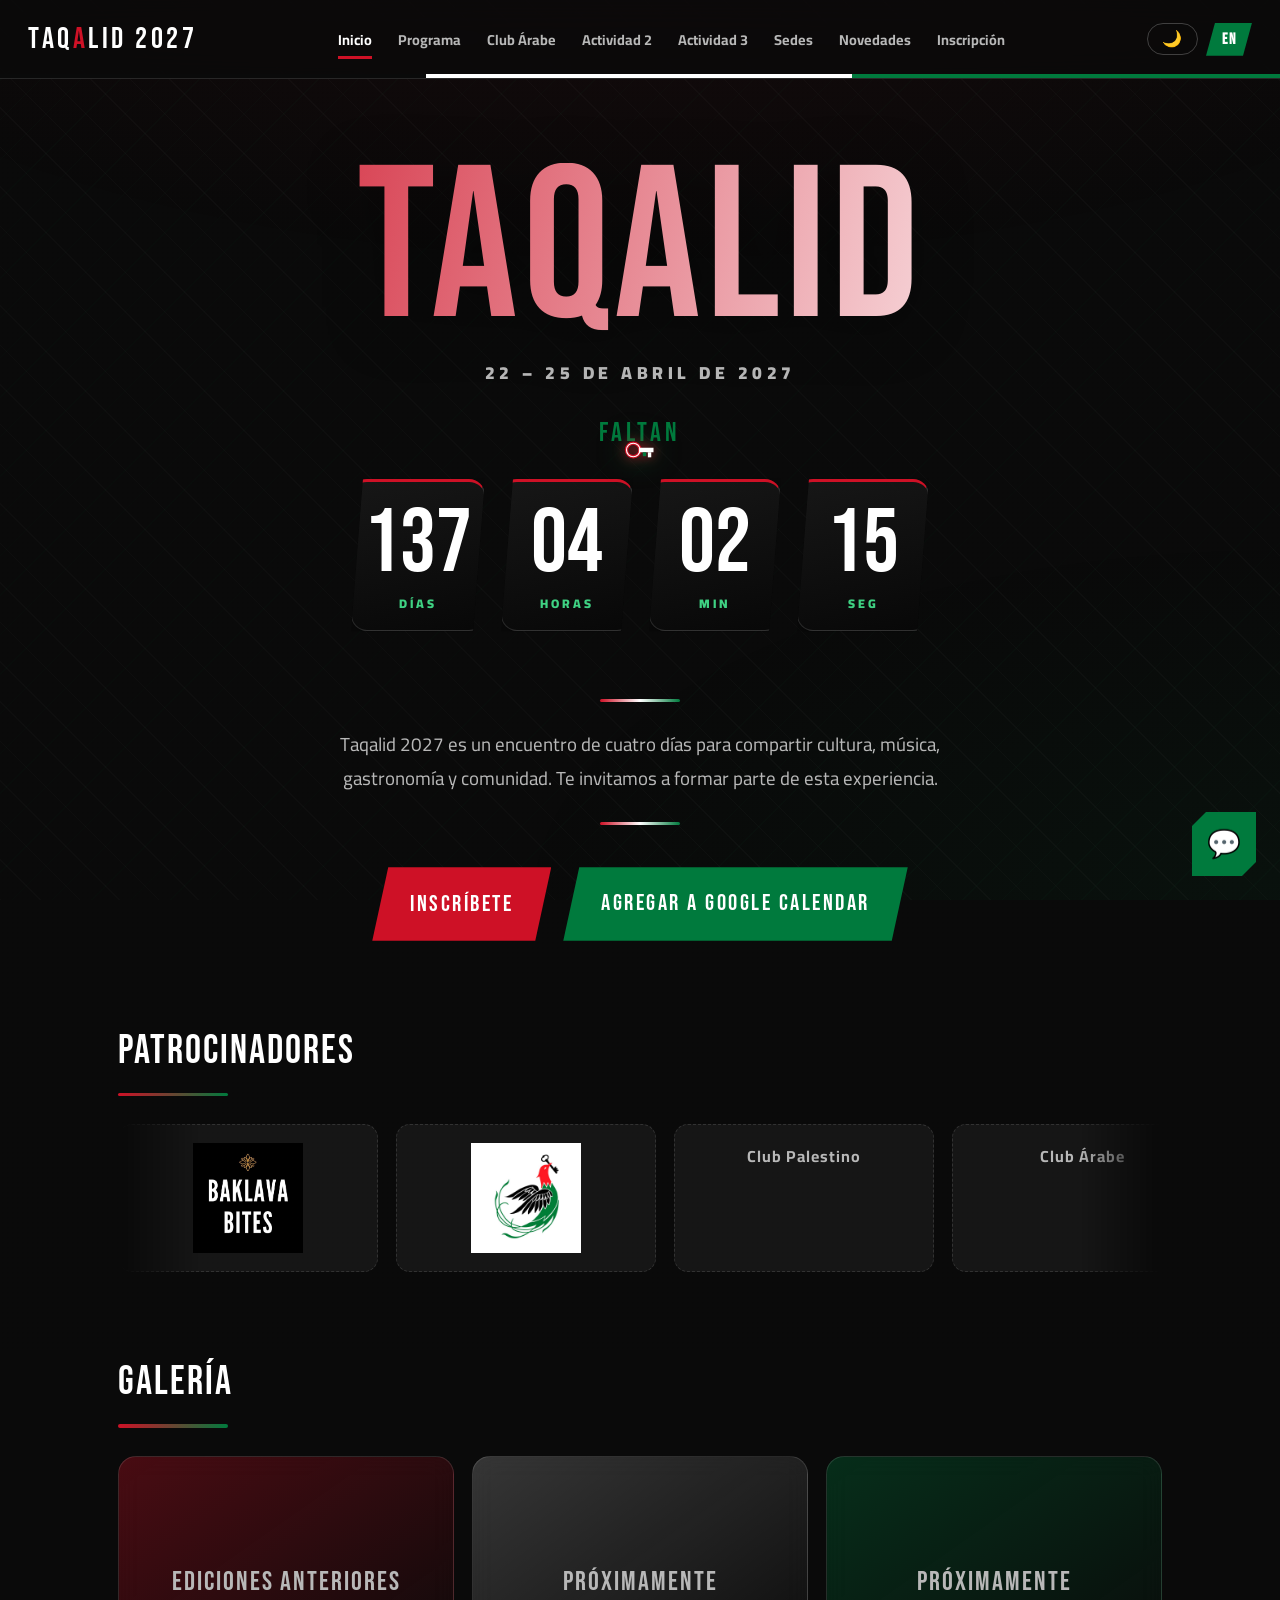
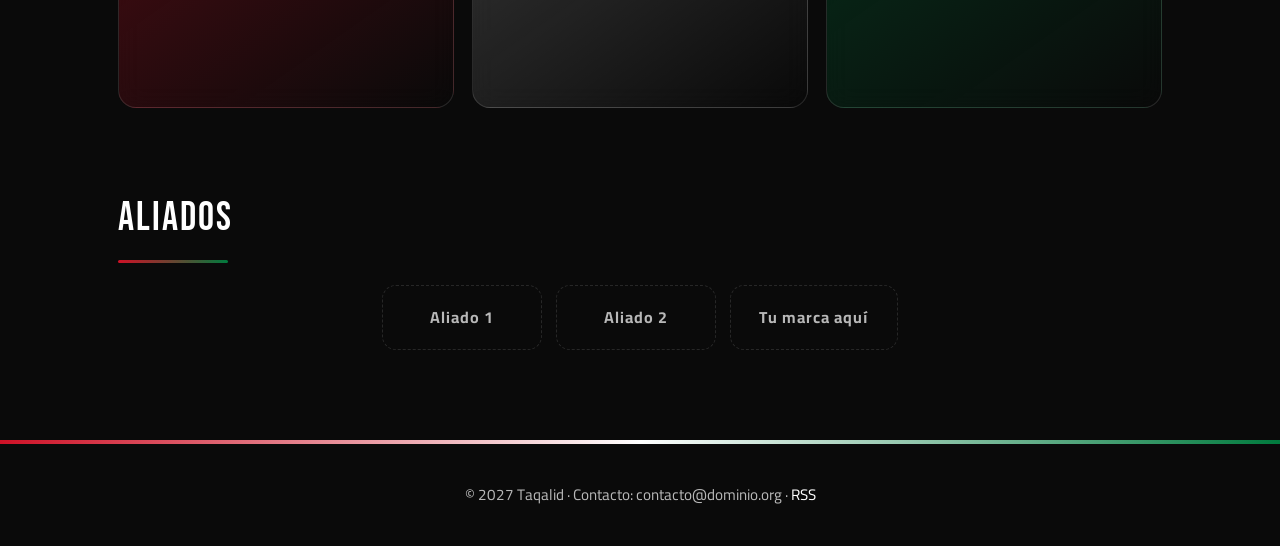
==== commit 5274e2e8: "Update index.html" ====
--- a/index.html
+++ b/index.html
@@ -634,7 +634,7 @@
   .carrusel-pista {
     display: flex;
     width: max-content;
-    animation: carrusel 19s linear infinite;
+    animation: carrusel 10s linear infinite;
   }
   .carrusel:hover .carrusel-pista { animation-play-state: paused; }
   .patro {
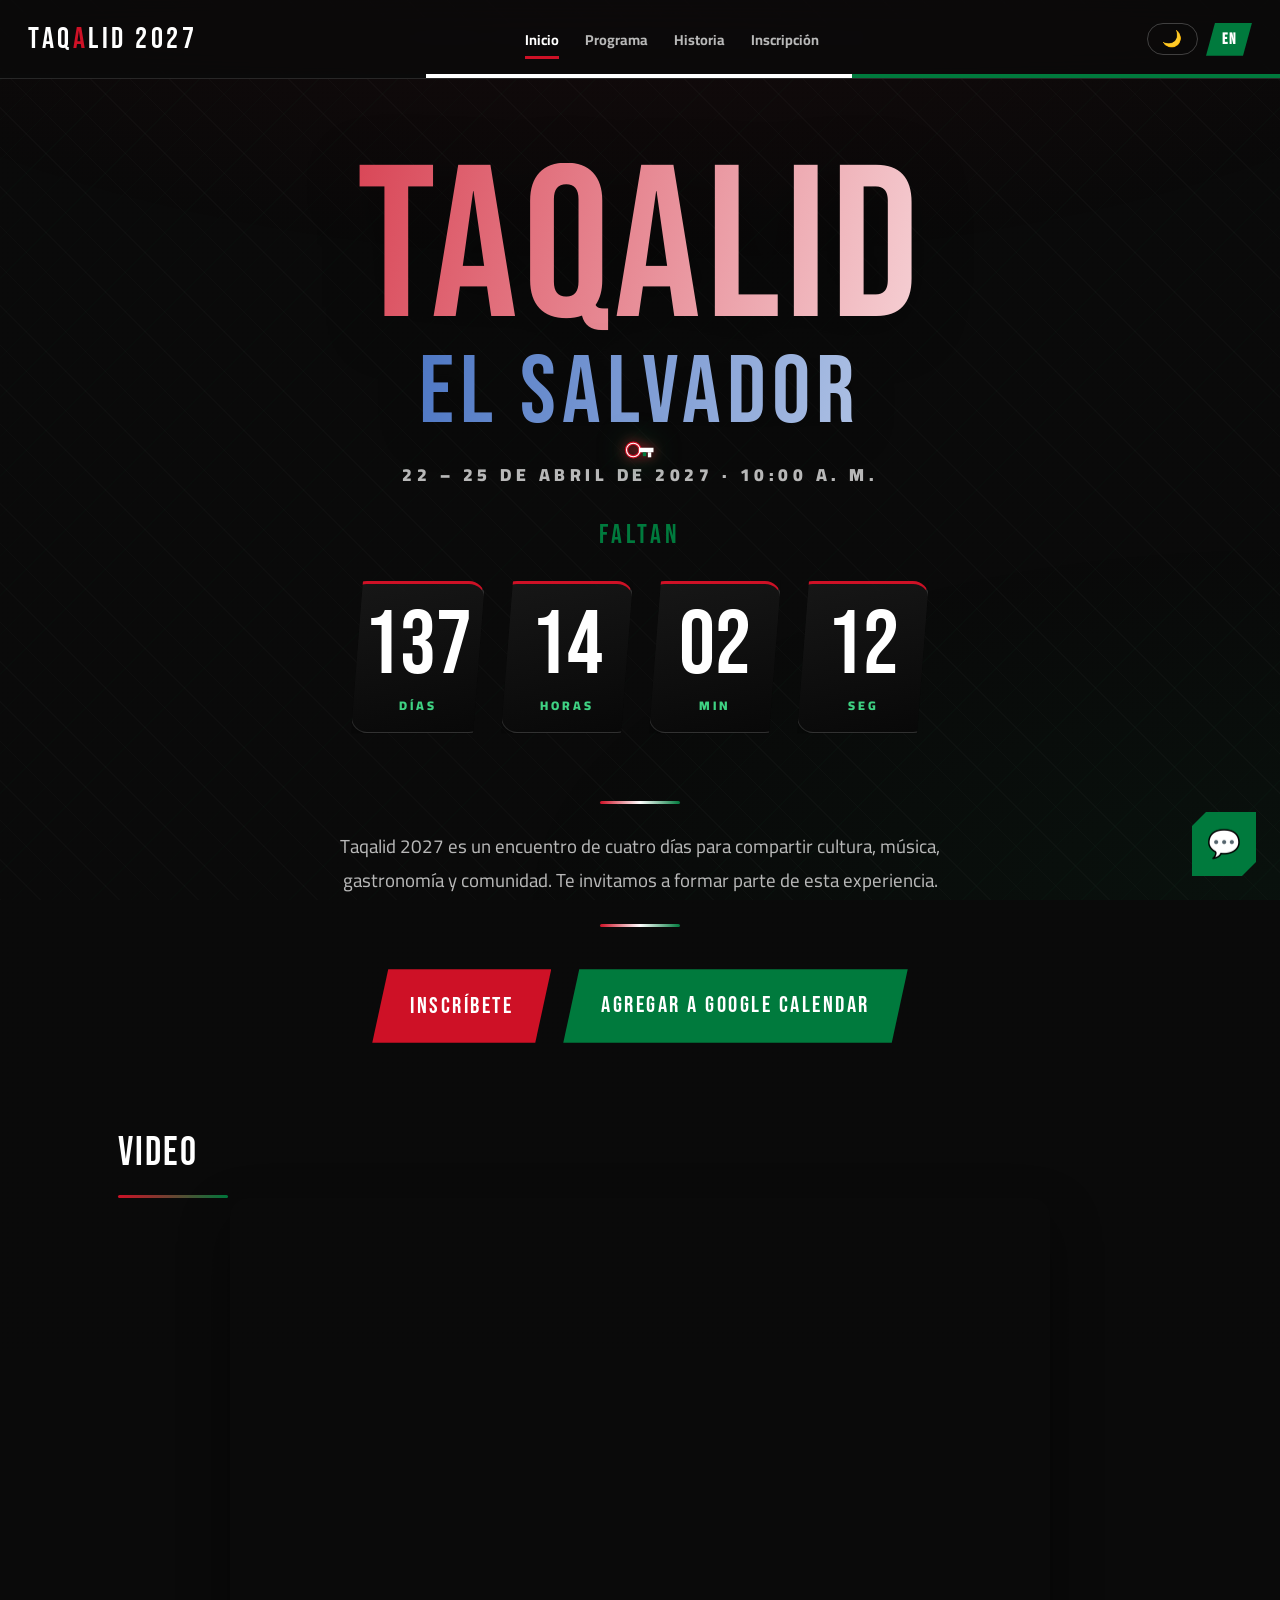
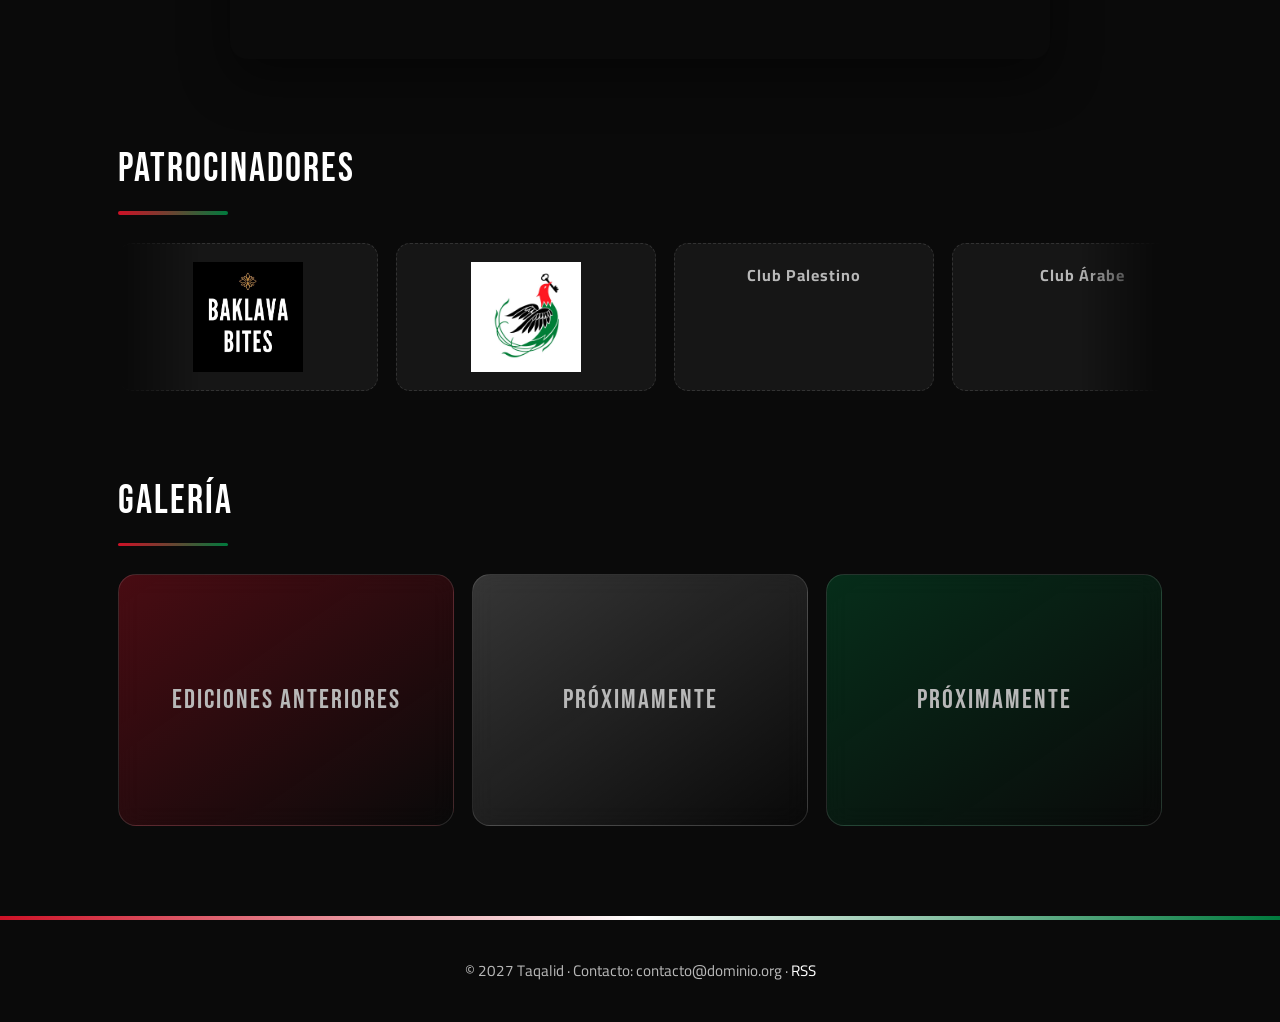
==== commit 91b0fabe: "Update index.html" ====
--- a/index.html
+++ b/index.html
@@ -24,6 +24,7 @@
     --blanco: #FFFFFF;
     --verde: #007A3D;
     --verde-soft: #00a854;
+    --azul-sv: #0F47AF;
     --bg: #0A0A0A;
     --fg: #FFFFFF;
     --muted: #b8b8b8;
@@ -245,6 +246,21 @@
     filter: drop-shadow(0 10px 28px rgba(0,0,0,.4));
     animation: brillo 7s ease-in-out infinite;
   }
+  .el-salvador {
+    font-family: var(--display);
+    font-weight: 400;
+    font-size: clamp(2.6rem, 9vw, 6rem);
+    line-height: 1;
+    letter-spacing: 6px;
+    margin-top: 6px;
+    background: linear-gradient(105deg, var(--azul-sv) 0%, #FFFFFF 50%, var(--azul-sv) 100%);
+    background-size: 220% auto;
+    -webkit-background-clip: text;
+    background-clip: text;
+    color: transparent;
+    filter: drop-shadow(0 8px 20px rgba(0,0,0,.35));
+    animation: brillo 7s ease-in-out infinite;
+  }
   @keyframes brillo {
     0%,100% { background-position: 0% center; }
     50% { background-position: 100% center; }
@@ -347,6 +363,20 @@
     flex-wrap: wrap;
     justify-content: center;
     gap: 12px;
+  }
+
+  /* ── VIDEO ── */
+  .video-wrap {
+    max-width: 820px;
+    margin: 0 auto;
+  }
+  .video-wrap iframe {
+    display: block;
+    width: 100%;
+    aspect-ratio: 16 / 9;
+    border: 0;
+    border-radius: 18px;
+    box-shadow: var(--shadow);
   }
 
   /* ── TÍTULOS DE PÁGINA ── */
@@ -521,41 +551,8 @@
   }
   .fila span { font-weight: 700; font-size: 1.05rem; }
 
-  /* ── SEDES ── */
-  .sedes {
-    display: grid;
-    grid-template-columns: repeat(auto-fit, minmax(280px, 1fr));
-    gap: 22px;
-    margin-top: 26px;
-  }
-  .sede-mapa {
-    height: 150px;
-    border-radius: 14px;
-    margin-bottom: 18px;
-    background:
-      linear-gradient(135deg, rgba(206,17,38,.2), transparent 60%),
-      repeating-linear-gradient(45deg, rgba(206,17,38,.18) 0 12px, rgba(0,122,61,.18) 12px 24px);
-    border: 1px solid var(--borde);
-  }
-
-  /* ── NOVEDADES ── */
-  .noticia { border-left: 4px solid var(--rojo); }
-  .noticia:nth-child(2n) { border-left-color: var(--verde); }
-  .rss-box {
-    display: flex;
-    flex-wrap: wrap;
-    gap: 16px;
-    align-items: center;
-    justify-content: space-between;
-    margin-top: 34px;
-  }
-  .rss-box code {
-    font-size: .9rem;
-    color: var(--muted);
-    background: rgba(0,0,0,.25);
-    padding: 4px 10px;
-    border-radius: 6px;
-  }
+  /* ── HISTORIA ── */
+  .historia p { max-width: 760px; }
 
   /* ── GALERÍA & ALIADOS ── */
   .galeria {
@@ -902,11 +899,7 @@
   <nav id="menu" aria-label="Principal">
     <button class="nav-btn" data-go="inicio" data-i18n="nInicio">Inicio</button>
     <button class="nav-btn" data-go="programa" data-i18n="nPrograma">Programa</button>
-    <button class="nav-btn" data-go="club-arabe" data-i18n="nClub">Club Árabe</button>
-    <button class="nav-btn" data-go="actividad-2" data-i18n="nAct2">Actividad 2</button>
-    <button class="nav-btn" data-go="actividad-3" data-i18n="nAct3">Actividad 3</button>
-    <button class="nav-btn" data-go="sedes" data-i18n="nSedes">Sedes</button>
-    <button class="nav-btn" data-go="novedades" data-i18n="nNovedades">Novedades</button>
+    <button class="nav-btn" data-go="historia">Historia</button>
     <button class="nav-btn" data-go="inscripcion" data-i18n="nIns">Inscripción</button>
   </nav>
   <button class="menu-btn" id="menu-btn" aria-label="Menú" aria-expanded="false">☰</button>
@@ -921,7 +914,8 @@
   <section class="page activo" id="p-inicio">
     <div class="hero">
       <h1>TAQALID</h1>
-      <p class="fechas" data-i18n="fechas">22 – 25 DE ABRIL DE 2027</p>
+      <p class="el-salvador">EL SALVADOR</p>
+      <p class="fechas" data-i18n="fechas">22 – 25 DE ABRIL DE 2027 · 10:00 A. M.</p>
       <p class="faltan" data-i18n="faltan">Faltan</p>
       <div class="countdown" id="countdown" aria-live="polite">
         <div class="unidad"><b id="d">--</b><small data-i18n="dias">Días</small></div>
@@ -937,6 +931,11 @@
       <a class="btn verde" id="btn-gcal" target="_blank" rel="noopener noreferrer" data-i18n="btnCal">Agregar a Google Calendar</a>
     </div>
 
+    <h2 class="seccion-titulo reveal">Video</h2>
+    <div class="video-wrap reveal">
+      <iframe src="https://www.youtube.com/embed/VIDEO_ID" title="Video de Taqalid 2027" allow="accelerometer; autoplay; clipboard-write; encrypted-media; gyroscope; picture-in-picture" allowfullscreen></iframe>
+    </div>
+
     <h2 class="seccion-titulo reveal">Patrocinadores</h2>
     <div class="carrusel reveal">
       <div class="carrusel-pista">
@@ -958,12 +957,16 @@
       <div class="foto" data-i18n="foto3">Próximamente</div>
     </div>
 
-    <h2 class="seccion-titulo reveal" data-i18n="aliTitulo">Aliados</h2>
-    <div class="aliados reveal">
-      <div class="aliado" data-i18n="ali1">Aliado 1</div>
-      <div class="aliado" data-i18n="ali2">Aliado 2</div>
-      <div class="aliado" data-i18n="ali3">Tu marca aquí</div>
+  </section>
+
+  <!-- HISTORIA -->
+  <section class="page" id="p-historia">
+    <h2 class="titulo-pagina">HISTORIA</h2>
+    <p class="subtitulo">Nuestro origen</p>
+    <div class="glass reveal historia">
+      <p>Aquí va la historia de Taqalid: cómo nació el encuentro, quiénes lo impulsan y qué lo ha hecho crecer cada año.</p>
     </div>
+    <div class="acciones"><button class="btn neg volver" data-go="inicio" data-i18n="volver">← Volver al inicio</button></div>
   </section>
 
   <!-- PROGRAMA -->
@@ -997,94 +1000,6 @@
     <div class="acciones"><button class="btn volver neg" data-go="inicio" data-i18n="volver">← Volver al inicio</button></div>
   </section>
 
-  <!-- CLUB ÁRABE -->
-  <section class="page" id="p-club-arabe">
-    <h2 class="titulo-pagina" data-i18n="clubTitulo">CLUB ÁRABE</h2>
-    <p class="arabe" dir="rtl" lang="ar">النادي العربي</p>
-    <p class="subtitulo" data-i18n="clubSub">Actividad · 22–25 abril 2027</p>
-    <div class="glass">
-      <h3 data-i18n="clubB1t">Qué es</h3>
-      <p data-i18n="clubB1">Un espacio de encuentro cultural donde compartir tradiciones, conversación y convivencia para personas de todas las edades.</p>
-    </div>
-    <div class="glass">
-      <h3 data-i18n="clubB2t">Qué esperar</h3>
-      <ul>
-        <li data-i18n="clubL1">Actividades abiertas al público</li>
-        <li data-i18n="clubL2">Espacios de conversación y convivencia</li>
-        <li data-i18n="clubL3">Detalles de horario y sede próximamente</li>
-      </ul>
-    </div>
-    <div class="acciones">
-      <button class="btn verde" data-go="inscripcion" data-i18n="btnIns">Inscríbete</button>
-      <button class="btn neg volver" data-go="inicio" data-i18n="volver">← Volver al inicio</button>
-    </div>
-  </section>
-
-  <!-- ACTIVIDAD 2 -->
-  <section class="page" id="p-actividad-2">
-    <h2 class="titulo-pagina" data-i18n="a2Titulo">ACTIVIDAD 2</h2>
-    <p class="subtitulo" data-i18n="a2Sub">Por definir</p>
-    <div class="glass">
-      <h3 data-i18n="a2B1t">Próximamente</h3>
-      <p data-i18n="a2B1">Estamos preparando los detalles de esta actividad. Vuelve pronto para conocer el programa, la sede y el horario.</p>
-    </div>
-    <div class="acciones">
-      <button class="btn verde" data-go="inscripcion" data-i18n="btnIns">Inscríbete</button>
-      <button class="btn neg volver" data-go="inicio" data-i18n="volver">← Volver al inicio</button>
-    </div>
-  </section>
-
-  <!-- ACTIVIDAD 3 -->
-  <section class="page" id="p-actividad-3">
-    <h2 class="titulo-pagina" data-i18n="a3Titulo">ACTIVIDAD 3</h2>
-    <p class="subtitulo" data-i18n="a3Sub">Por definir</p>
-    <div class="glass">
-      <h3 data-i18n="a3B1t">Próximamente</h3>
-      <p data-i18n="a3B1">Estamos preparando los detalles de esta actividad. Vuelve pronto para conocer el programa, la sede y el horario.</p>
-    </div>
-    <div class="acciones">
-      <button class="btn verde" data-go="inscripcion" data-i18n="btnIns">Inscríbete</button>
-      <button class="btn neg volver" data-go="inicio" data-i18n="volver">← Volver al inicio</button>
-    </div>
-  </section>
-
-  <!-- SEDES -->
-  <section class="page" id="p-sedes">
-    <h2 class="titulo-pagina" data-i18n="sedTitulo">SEDES</h2>
-    <p class="subtitulo" data-i18n="sedSub">Ubicaciones</p>
-    <div class="sedes">
-      <div class="glass">
-        <div class="sede-mapa"></div>
-        <h3 data-i18n="sed1t">Sede principal</h3>
-        <p data-i18n="sed1d">Dirección por confirmar.</p>
-        <a class="btn verde volver" href="https://www.google.com/maps/search/?api=1&query=Taqalid+2027" target="_blank" rel="noopener noreferrer" data-i18n="verMapa">Ver en Google Maps</a>
-      </div>
-      <div class="glass">
-        <div class="sede-mapa"></div>
-        <h3 data-i18n="sed2t">Sede de actividades</h3>
-        <p data-i18n="sed2d">Dirección por confirmar.</p>
-        <a class="btn verde volver" href="https://www.google.com/maps/search/?api=1&query=Taqalid+2027" target="_blank" rel="noopener noreferrer" data-i18n="verMapa">Ver en Google Maps</a>
-      </div>
-    </div>
-    <div class="acciones"><button class="btn neg volver" data-go="inicio" data-i18n="volver">← Volver al inicio</button></div>
-  </section>
-
-  <!-- NOVEDADES -->
-  <section class="page" id="p-novedades">
-    <h2 class="titulo-pagina" data-i18n="novTitulo">NOVEDADES</h2>
-    <p class="subtitulo" data-i18n="novSub">Anuncios del evento</p>
-    <div id="lista-novedades"></div>
-    <div class="rss-box glass">
-      <div>
-        <h3 data-i18n="rssT">Suscríbete por RSS</h3>
-        <p data-i18n="rssD">Recibe los anuncios en tu lector de RSS favorito.</p>
-        <code>feed.xml</code>
-      </div>
-      <a class="btn verde volver" href="feed.xml" data-i18n="rssBtn">Abrir feed RSS</a>
-    </div>
-    <div class="acciones"><button class="btn neg volver" data-go="inicio" data-i18n="volver">← Volver al inicio</button></div>
-  </section>
-
   <!-- INSCRIPCIÓN -->
   <section class="page" id="p-inscripcion">
     <h2 class="titulo-pagina" data-i18n="insTitulo">INSCRÍBETE</h2>
@@ -1129,89 +1044,63 @@
 (() => {
   const N8N_WEBHOOK = "https://example.com/webhook/taqalid-chat";
 
-  const NOVEDADES = [
-    { fecha: "2026-11-15", es: ["Se abre la pre-inscripción", "Ya puedes registrarte en el formulario oficial del evento."], en: ["Pre-registration is open", "You can now sign up through the official event form."], ar: ["فتح التسجيل المسبق", "يمكنك التسجيل الآن عبر النموذج الرسمي للحدث."] },
-    { fecha: "2027-02-10", es: ["Programa en preparación", "Estamos confirmando horarios y sedes de cada día."], en: ["Program in preparation", "We are confirming schedules and venues for each day."], ar: ["البرنامج قيد الإعداد", "نؤكد حاليًا المواعيد والأماكن لكل يوم."] }
-  ];
-
   const T = {
     es: {
       skip: "Saltar al contenido",
-      nInicio: "Inicio", nPrograma: "Programa", nClub: "Club Árabe", nAct2: "Actividad 2", nAct3: "Actividad 3", nSedes: "Sedes", nNovedades: "Novedades", nIns: "Inscripción",
-      fechas: "22 – 25 DE ABRIL DE 2027", faltan: "Faltan", dias: "Días", horas: "Horas", min: "Min", seg: "Seg",
+      nInicio: "Inicio", nPrograma: "Programa", nIns: "Inscripción",
+      fechas: "22 – 25 DE ABRIL DE 2027 · 10:00 A. M.", faltan: "Faltan", dias: "Días", horas: "Horas", min: "Min", seg: "Seg",
       envivo: "¡YA ESTAMOS EN VIVO!",
       sobreTexto: "Taqalid 2027 es un encuentro de cuatro días para compartir cultura, música, gastronomía y comunidad. Te invitamos a formar parte de esta experiencia.",
-      btnIns: "Inscríbete", btnCal: "Agregar a Google Calendar", btnIcs: "Descargar .ics", btnComp: "Compartir", btnWa: "Compartir por WhatsApp", volver: "← Volver al inicio",
+      btnIns: "Inscríbete", btnCal: "Agregar a Google Calendar", volver: "← Volver al inicio",
       galTitulo: "Galería", foto1: "Ediciones anteriores", foto2: "Próximamente", foto3: "Próximamente",
       aliTitulo: "Aliados", ali1: "Aliado 1", ali2: "Aliado 2", ali3: "Tu marca aquí",
       progTitulo: "PROGRAMA", progSub: "Elige un día", hApertura: "Por confirmar", pApertura: "Apertura", pClub: "Club Árabe", pA2: "Actividad 2", pA3: "Actividad 3", hCierre: "Por confirmar", pCierre: "Cierre",
       progNota: "Horarios y sedes se confirmarán próximamente.",
-      clubTitulo: "CLUB ÁRABE", clubSub: "Actividad · 22–25 abril 2027",
-      clubB1t: "Qué es", clubB1: "Un espacio de encuentro cultural donde compartir tradiciones, conversación y convivencia para personas de todas las edades.",
-      clubB2t: "Qué esperar", clubL1: "Actividades abiertas al público", clubL2: "Espacios de conversación y convivencia", clubL3: "Detalles de horario y sede próximamente",
-      a2Titulo: "ACTIVIDAD 2", a2Sub: "Por definir", a2B1t: "Próximamente", a2B1: "Estamos preparando los detalles de esta actividad. Vuelve pronto para conocer el programa, la sede y el horario.",
-      a3Titulo: "ACTIVIDAD 3", a3Sub: "Por definir", a3B1t: "Próximamente", a3B1: "Estamos preparando los detalles de esta actividad. Vuelve pronto para conocer el programa, la sede y el horario.",
-      sedTitulo: "SEDES", sedSub: "Ubicaciones", sed1t: "Sede principal", sed1d: "Dirección por confirmar.", sed2t: "Sede de actividades", sed2d: "Dirección por confirmar.", verMapa: "Ver en Google Maps",
-      novTitulo: "NOVEDADES", novSub: "Anuncios del evento", rssT: "Suscríbete por RSS", rssD: "Recibe los anuncios en tu lector de RSS favorito.", rssBtn: "Abrir feed RSS",
       insTitulo: "INSCRÍBETE", insSub: "Elige tu idioma", insTexto: "Completa el formulario para participar. Cada botón abre el formulario en su idioma.",
       btnEs: "Formulario en Español", btnEn: "Fill the form in English",
       contacto: "Contacto", chatTitulo: "Asistente Taqalid",
       chatBienvenida: "¡Hola! Soy el asistente de Taqalid 2027. ¿En qué te ayudo?",
       chatError: "No pude responder en este momento. Intenta de nuevo más tarde.",
       chatPlaceholder: "Escribe tu pregunta...",
-      calTitulo: "Taqalid 2027", compartido: "Enlace copiado", copiarFallo: "No se pudo copiar el enlace"
+      calTitulo: "Taqalid 2027"
     },
     en: {
       skip: "Skip to content",
-      nInicio: "Home", nPrograma: "Program", nClub: "Arab Club", nAct2: "Activity 2", nAct3: "Activity 3", nSedes: "Venues", nNovedades: "News", nIns: "Register",
-      fechas: "APRIL 22 – 25, 2027", faltan: "Countdown", dias: "Days", horas: "Hours", min: "Min", seg: "Sec",
+      nInicio: "Home", nPrograma: "Program", nIns: "Register",
+      fechas: "APRIL 22 – 25, 2027 · 10:00 AM", faltan: "Countdown", dias: "Days", horas: "Hours", min: "Min", seg: "Sec",
       envivo: "WE ARE LIVE NOW!",
       sobreTexto: "Taqalid 2027 is a four-day gathering to share culture, music, food and community. We invite you to be part of this experience.",
-      btnIns: "Register", btnCal: "Add to Google Calendar", btnIcs: "Download .ics", btnComp: "Share", btnWa: "Share on WhatsApp", volver: "← Back to home",
+      btnIns: "Register", btnCal: "Add to Google Calendar", volver: "← Back to home",
       galTitulo: "Gallery", foto1: "Past editions", foto2: "Coming soon", foto3: "Coming soon",
       aliTitulo: "Partners", ali1: "Partner 1", ali2: "Partner 2", ali3: "Your brand here",
       progTitulo: "PROGRAM", progSub: "Choose a day", hApertura: "To be confirmed", pApertura: "Opening", pClub: "Arab Club", pA2: "Activity 2", pA3: "Activity 3", hCierre: "To be confirmed", pCierre: "Closing",
       progNota: "Schedules and venues will be confirmed soon.",
-      clubTitulo: "ARAB CLUB", clubSub: "Activity · April 22–25, 2027",
-      clubB1t: "What it is", clubB1: "A cultural meeting space to share traditions, conversation and community for people of all ages.",
-      clubB2t: "What to expect", clubL1: "Activities open to the public", clubL2: "Spaces for conversation and togetherness", clubL3: "Schedule and venue details coming soon",
-      a2Titulo: "ACTIVITY 2", a2Sub: "To be announced", a2B1t: "Coming soon", a2B1: "We are preparing the details of this activity. Come back soon for the program, venue and schedule.",
-      a3Titulo: "ACTIVITY 3", a3Sub: "To be announced", a3B1t: "Coming soon", a3B1: "We are preparing the details of this activity. Come back soon for the program, venue and schedule.",
-      sedTitulo: "VENUES", sedSub: "Locations", sed1t: "Main venue", sed1d: "Address to be confirmed.", sed2t: "Activities venue", sed2d: "Address to be confirmed.", verMapa: "View on Google Maps",
-      novTitulo: "NEWS", novSub: "Event announcements", rssT: "Subscribe via RSS", rssD: "Get announcements in your favorite RSS reader.", rssBtn: "Open RSS feed",
       insTitulo: "REGISTER", insSub: "Choose your language", insTexto: "Fill out the form to take part. Each button opens the form in its language.",
       btnEs: "Formulario en Español", btnEn: "Fill the form in English",
       contacto: "Contact", chatTitulo: "Taqalid Assistant",
       chatBienvenida: "Hi! I'm the Taqalid 2027 assistant. How can I help you?",
       chatError: "I couldn't respond right now. Please try again later.",
       chatPlaceholder: "Type your question...",
-      calTitulo: "Taqalid 2027", compartido: "Link copied", copiarFallo: "Could not copy the link"
+      calTitulo: "Taqalid 2027"
     },
     ar: {
       skip: "انتقل إلى المحتوى",
-      nInicio: "الرئيسية", nPrograma: "البرنامج", nClub: "النادي العربي", nAct2: "النشاط 2", nAct3: "النشاط 3", nSedes: "الأماكن", nNovedades: "الأخبار", nIns: "التسجيل",
-      fechas: "22 – 25 أبريل 2027", faltan: "متبقي", dias: "أيام", horas: "ساعات", min: "دقائق", seg: "ثوانٍ",
+      nInicio: "الرئيسية", nPrograma: "البرنامج", nIns: "التسجيل",
+      fechas: "22 – 25 أبريل 2027 · 10:00 صباحًا", faltan: "متبقي", dias: "أيام", horas: "ساعات", min: "دقائق", seg: "ثوانٍ",
       envivo: "الحدث مباشر الآن!",
       sobreTexto: "طاقليد 2027 لقاء يدوم أربعة أيام لمشاركة الثقافة والموسيقى والطعام والمجتمع. ندعوك لتكون جزءًا من هذه التجربة.",
-      btnIns: "سجّل الآن", btnCal: "أضف إلى تقويم Google", btnIcs: "تحميل .ics", btnComp: "مشاركة", btnWa: "مشاركة عبر واتساب", volver: "→ العودة إلى الرئيسية",
+      btnIns: "سجّل الآن", btnCal: "أضف إلى تقويم Google", volver: "→ العودة إلى الرئيسية",
       galTitulo: "المعرض", foto1: "الدورات السابقة", foto2: "قريبًا", foto3: "قريبًا",
       aliTitulo: "الشركاء", ali1: "شريك 1", ali2: "شريك 2", ali3: "علامتك هنا",
       progTitulo: "البرنامج", progSub: "اختر يومًا", hApertura: "قريبًا", pApertura: "الافتتاح", pClub: "النادي العربي", pA2: "النشاط 2", pA3: "النشاط 3", hCierre: "قريبًا", pCierre: "الختام",
       progNota: "سيتم تأكيد المواعيد والأماكن قريبًا.",
-      clubTitulo: "النادي العربي", clubSub: "نشاط · 22–25 أبريل 2027",
-      clubB1t: "ما هو", clubB1: "مساحة لقاء ثقافي لمشاركة التقاليد والحوار والتعايش لأشخاص من جميع الأعمار.",
-      clubB2t: "ماذا تتوقع", clubL1: "أنشطة مفتوحة للجمهور", clubL2: "مساحات للحوار والتعايش", clubL3: "تفاصيل الموعد والمكان قريبًا",
-      a2Titulo: "النشاط 2", a2Sub: "قيد التحديد", a2B1t: "قريبًا", a2B1: "نعمل على تفاصيل هذا النشاط. عد قريبًا لمعرفة البرنامج والمكان والموعد.",
-      a3Titulo: "النشاط 3", a3Sub: "قيد التحديد", a3B1t: "قريبًا", a3B1: "نعمل على تفاصيل هذا النشاط. عد قريبًا لمعرفة البرنامج والمكان والموعد.",
-      sedTitulo: "الأماكن", sedSub: "المواقع", sed1t: "المقر الرئيسي", sed1d: "العنوان قيد التأكيد.", sed2t: "مكان الأنشطة", sed2d: "العنوان قيد التأكيد.", verMapa: "عرض على خرائط Google",
-      novTitulo: "الأخبار", novSub: "إعلانات الحدث", rssT: "الاشتراك عبر RSS", rssD: "استلم الإعلانات في قارئ RSS المفضل لديك.", rssBtn: "فتح خلاصة RSS",
       insTitulo: "التسجيل", insSub: "اختر لغتك", insTexto: "أكمل النموذج للمشاركة. كل زر يفتح النموذج بلغته.",
       btnEs: "النموذج بالإسبانية", btnEn: "النموذج بالإنجليزية",
       contacto: "التواصل", chatTitulo: "مساعد طاقليد",
       chatBienvenida: "مرحبًا! أنا مساعد طاقليد 2027. كيف يمكنني مساعدتك؟",
       chatError: "تعذّر الرد الآن. حاول مرة أخرى لاحقًا.",
       chatPlaceholder: "اكتب سؤالك...",
-      calTitulo: "طاقليد 2027", compartido: "تم نسخ الرابط", copiarFallo: "تعذّر نسخ الرابط"
+      calTitulo: "طاقليد 2027"
     }
   };
 
@@ -1241,7 +1130,6 @@
     });
     document.getElementById("lang-toggle").textContent = { es: "EN", en: "AR", ar: "ES" }[lang];
     document.getElementById("chat-input").placeholder = t().chatPlaceholder;
-    renderNovedades();
     actualizarCalendario();
   }
   document.getElementById("lang-toggle").addEventListener("click", () => {
@@ -1252,9 +1140,7 @@
 
   // PÁGINAS
   const paginas = {
-    "inicio": "p-inicio", "programa": "p-programa", "club-arabe": "p-club-arabe",
-    "actividad-2": "p-actividad-2", "actividad-3": "p-actividad-3",
-    "sedes": "p-sedes", "novedades": "p-novedades", "inscripcion": "p-inscripcion"
+    "inicio": "p-inicio", "programa": "p-programa", "historia": "p-historia", "inscripcion": "p-inscripcion"
   };
 
   function mostrar(nombre) {
@@ -1306,31 +1192,8 @@
     document.querySelectorAll(".page.activo .reveal").forEach(el => io.observe(el));
   }
 
-  // Novedades
-  function renderNovedades() {
-    const cont = document.getElementById("lista-novedades");
-    cont.textContent = "";
-    NOVEDADES.slice().reverse().forEach(n => {
-      const par = n[lang];
-      const card = document.createElement("div");
-      card.className = "glass noticia";
-      const meta = document.createElement("div");
-      meta.className = "meta";
-      meta.textContent = new Date(n.fecha + "T12:00:00").toLocaleDateString(
-        { es: "es-SV", en: "en-US", ar: "ar-SA" }[lang],
-        { year: "numeric", month: "long", day: "numeric" }
-      );
-      const h = document.createElement("h3");
-      h.textContent = par[0];
-      const p = document.createElement("p");
-      p.textContent = par[1];
-      card.append(meta, h, p);
-      cont.appendChild(card);
-    });
-  }
-
-  // Countdown
-  const INICIO = new Date("2027-04-22T00:00:00-06:00").getTime();
+  // Countdown: inicio el 22 de abril de 2027 a las 10:00 a. m. (El Salvador, UTC-6)
+  const INICIO = new Date("2027-04-22T10:00:00-06:00").getTime();
   const FIN = new Date("2027-04-26T00:00:00-06:00").getTime();
   const pad = n => String(n).padStart(2, "0");
   const ultimos = {};
@@ -1360,13 +1223,14 @@
   setInterval(tick, 1000);
   tick();
 
-  // Calendario
+  // Calendario: 22 de abril 10:00 a. m. a 25 de abril 6:00 p. m. (El Salvador)
   function actualizarCalendario() {
     const detalles = encodeURIComponent(t().sobreTexto);
     document.getElementById("btn-gcal").href =
       "https://calendar.google.com/calendar/render?action=TEMPLATE&text=" + encodeURIComponent(t().calTitulo) +
-      "&dates=20270422/20270426&details=" + detalles + "&location=El+Salvador";
-  }
+      "&dates=20270422T100000/20270425T180000&ctz=America/El_Salvador&details=" + detalles + "&location=El+Salvador";
+  }
+
   // Chat
   const box = document.getElementById("chat-box");
   const msgs = document.getElementById("chat-msgs");
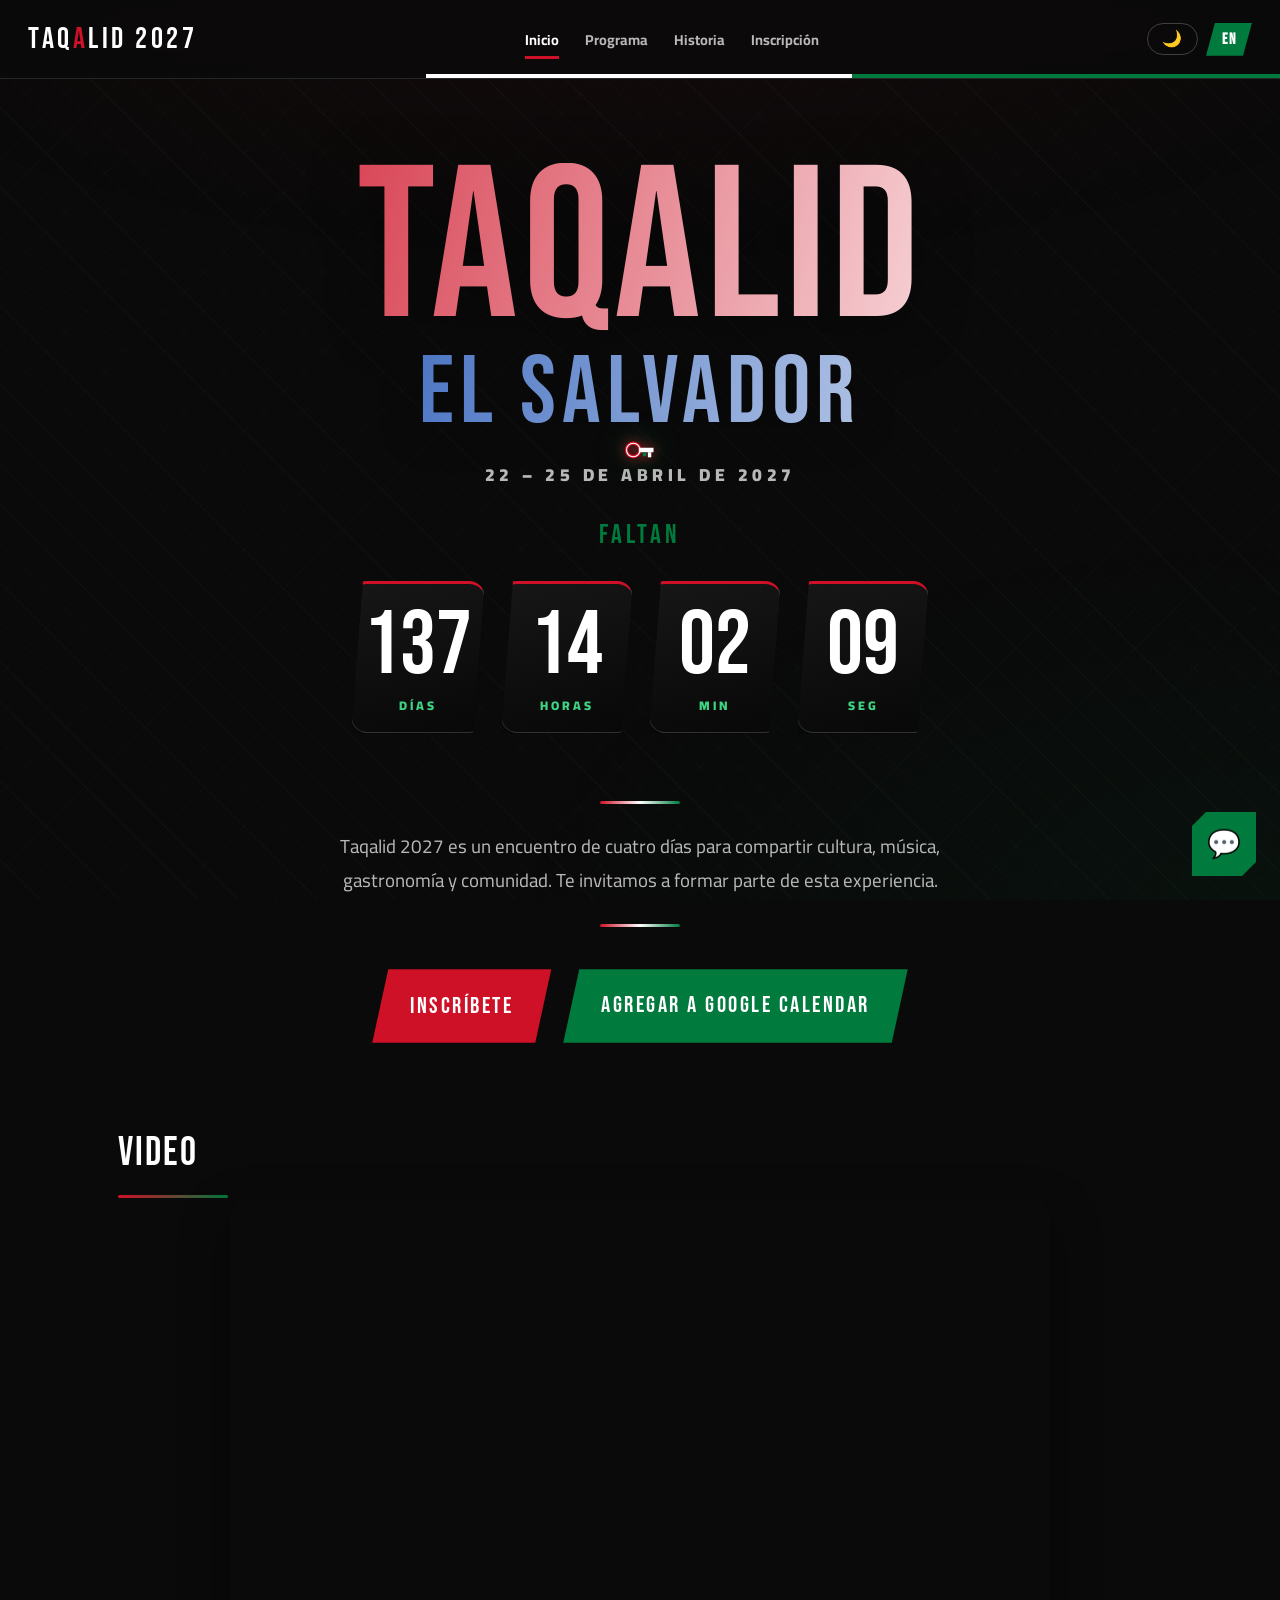
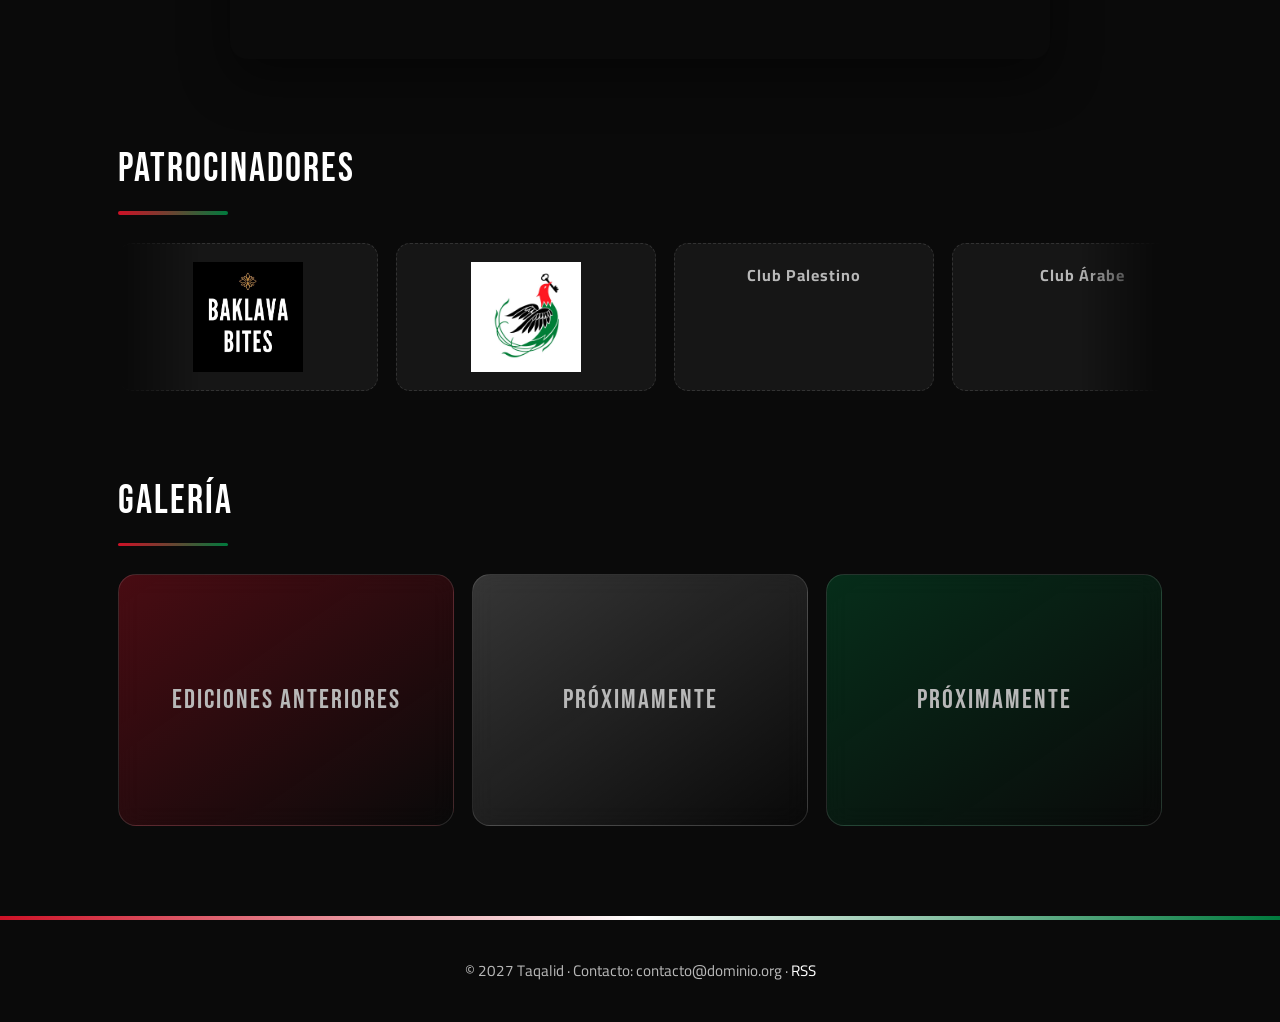
==== commit d9722c40: "Update index.html" ====
--- a/index.html
+++ b/index.html
@@ -915,7 +915,7 @@
     <div class="hero">
       <h1>TAQALID</h1>
       <p class="el-salvador">EL SALVADOR</p>
-      <p class="fechas" data-i18n="fechas">22 – 25 DE ABRIL DE 2027 · 10:00 A. M.</p>
+      <p class="fechas" data-i18n="fechas">22 – 25 DE ABRIL DE 2027</p>
       <p class="faltan" data-i18n="faltan">Faltan</p>
       <div class="countdown" id="countdown" aria-live="polite">
         <div class="unidad"><b id="d">--</b><small data-i18n="dias">Días</small></div>
@@ -1048,7 +1048,7 @@
     es: {
       skip: "Saltar al contenido",
       nInicio: "Inicio", nPrograma: "Programa", nIns: "Inscripción",
-      fechas: "22 – 25 DE ABRIL DE 2027 · 10:00 A. M.", faltan: "Faltan", dias: "Días", horas: "Horas", min: "Min", seg: "Seg",
+      fechas: "22 – 25 DE ABRIL DE 2027", faltan: "Faltan", dias: "Días", horas: "Horas", min: "Min", seg: "Seg",
       envivo: "¡YA ESTAMOS EN VIVO!",
       sobreTexto: "Taqalid 2027 es un encuentro de cuatro días para compartir cultura, música, gastronomía y comunidad. Te invitamos a formar parte de esta experiencia.",
       btnIns: "Inscríbete", btnCal: "Agregar a Google Calendar", volver: "← Volver al inicio",
@@ -1067,7 +1067,7 @@
     en: {
       skip: "Skip to content",
       nInicio: "Home", nPrograma: "Program", nIns: "Register",
-      fechas: "APRIL 22 – 25, 2027 · 10:00 AM", faltan: "Countdown", dias: "Days", horas: "Hours", min: "Min", seg: "Sec",
+      fechas: "APRIL 22 – 25, 2027", faltan: "Countdown", dias: "Days", horas: "Hours", min: "Min", seg: "Sec",
       envivo: "WE ARE LIVE NOW!",
       sobreTexto: "Taqalid 2027 is a four-day gathering to share culture, music, food and community. We invite you to be part of this experience.",
       btnIns: "Register", btnCal: "Add to Google Calendar", volver: "← Back to home",
@@ -1086,7 +1086,7 @@
     ar: {
       skip: "انتقل إلى المحتوى",
       nInicio: "الرئيسية", nPrograma: "البرنامج", nIns: "التسجيل",
-      fechas: "22 – 25 أبريل 2027 · 10:00 صباحًا", faltan: "متبقي", dias: "أيام", horas: "ساعات", min: "دقائق", seg: "ثوانٍ",
+      fechas: "22 – 25 أبريل 2027", faltan: "متبقي", dias: "أيام", horas: "ساعات", min: "دقائق", seg: "ثوانٍ",
       envivo: "الحدث مباشر الآن!",
       sobreTexto: "طاقليد 2027 لقاء يدوم أربعة أيام لمشاركة الثقافة والموسيقى والطعام والمجتمع. ندعوك لتكون جزءًا من هذه التجربة.",
       btnIns: "سجّل الآن", btnCal: "أضف إلى تقويم Google", volver: "→ العودة إلى الرئيسية",
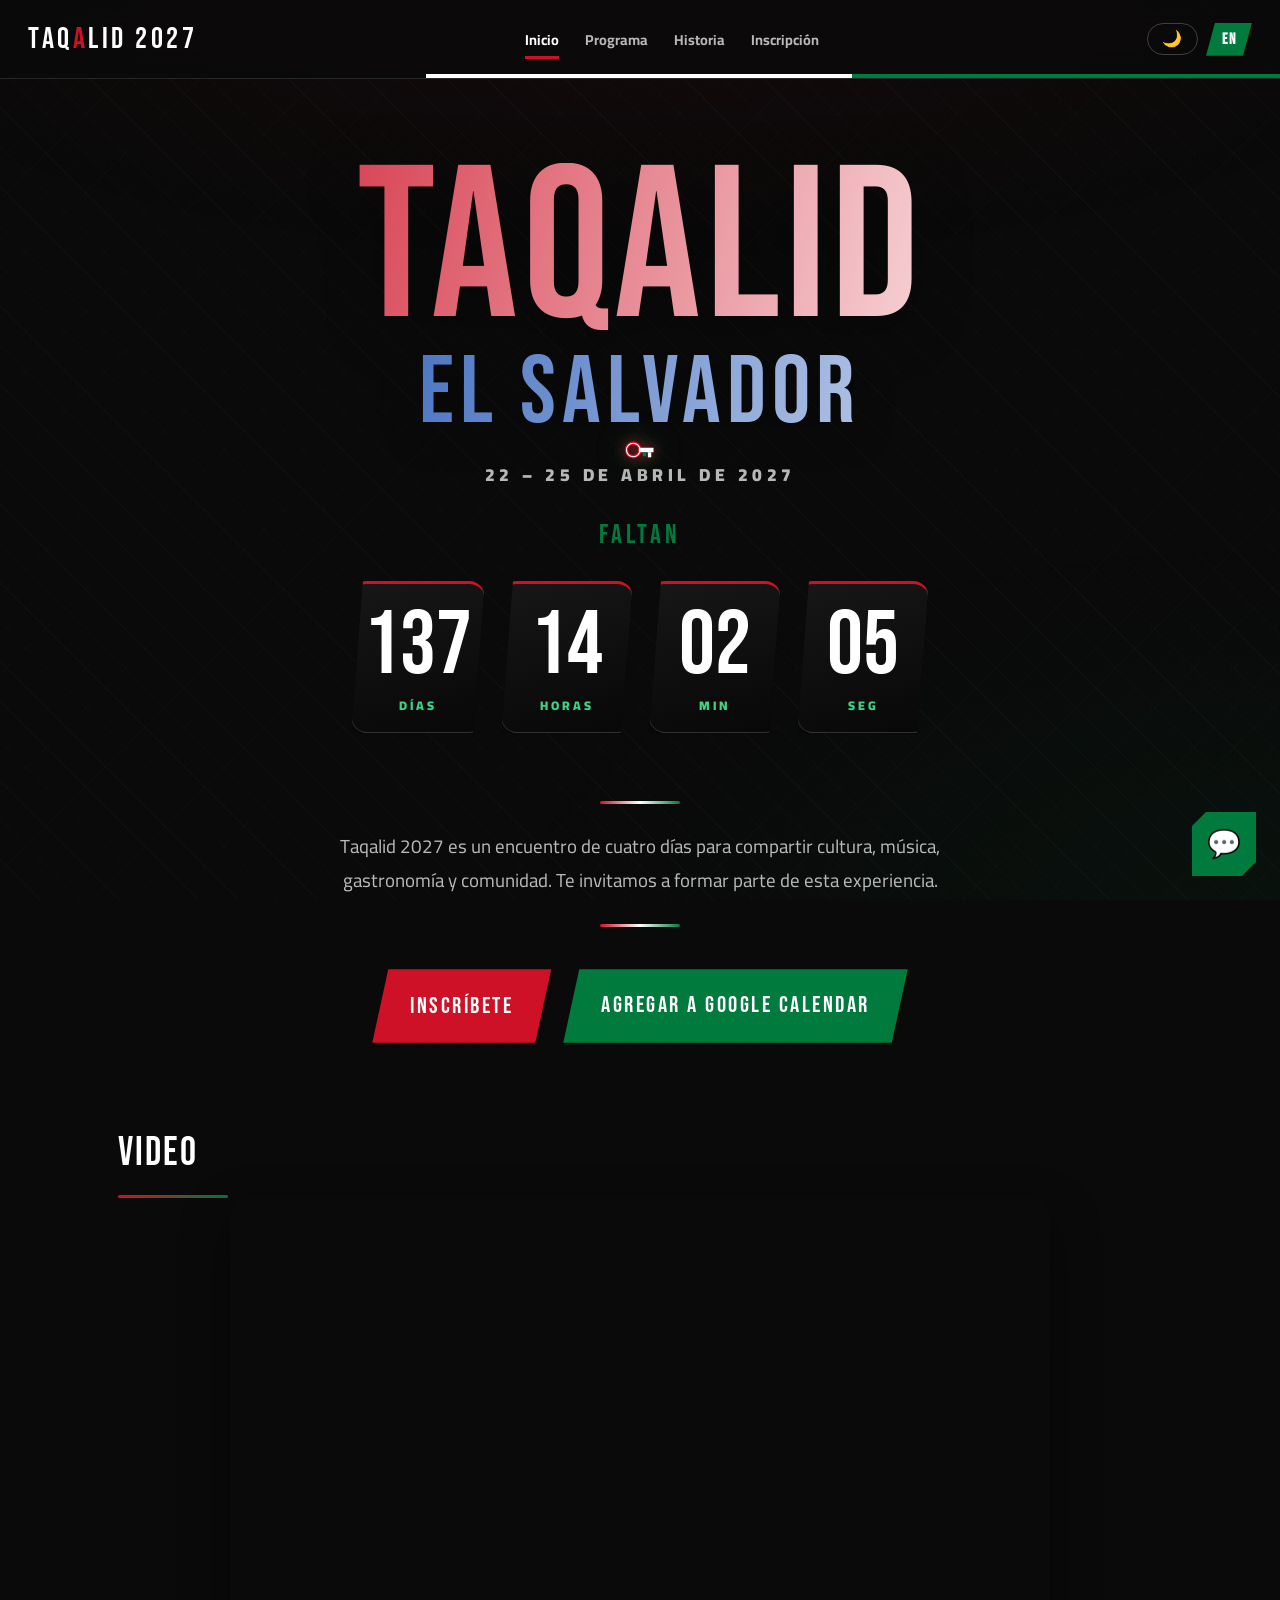
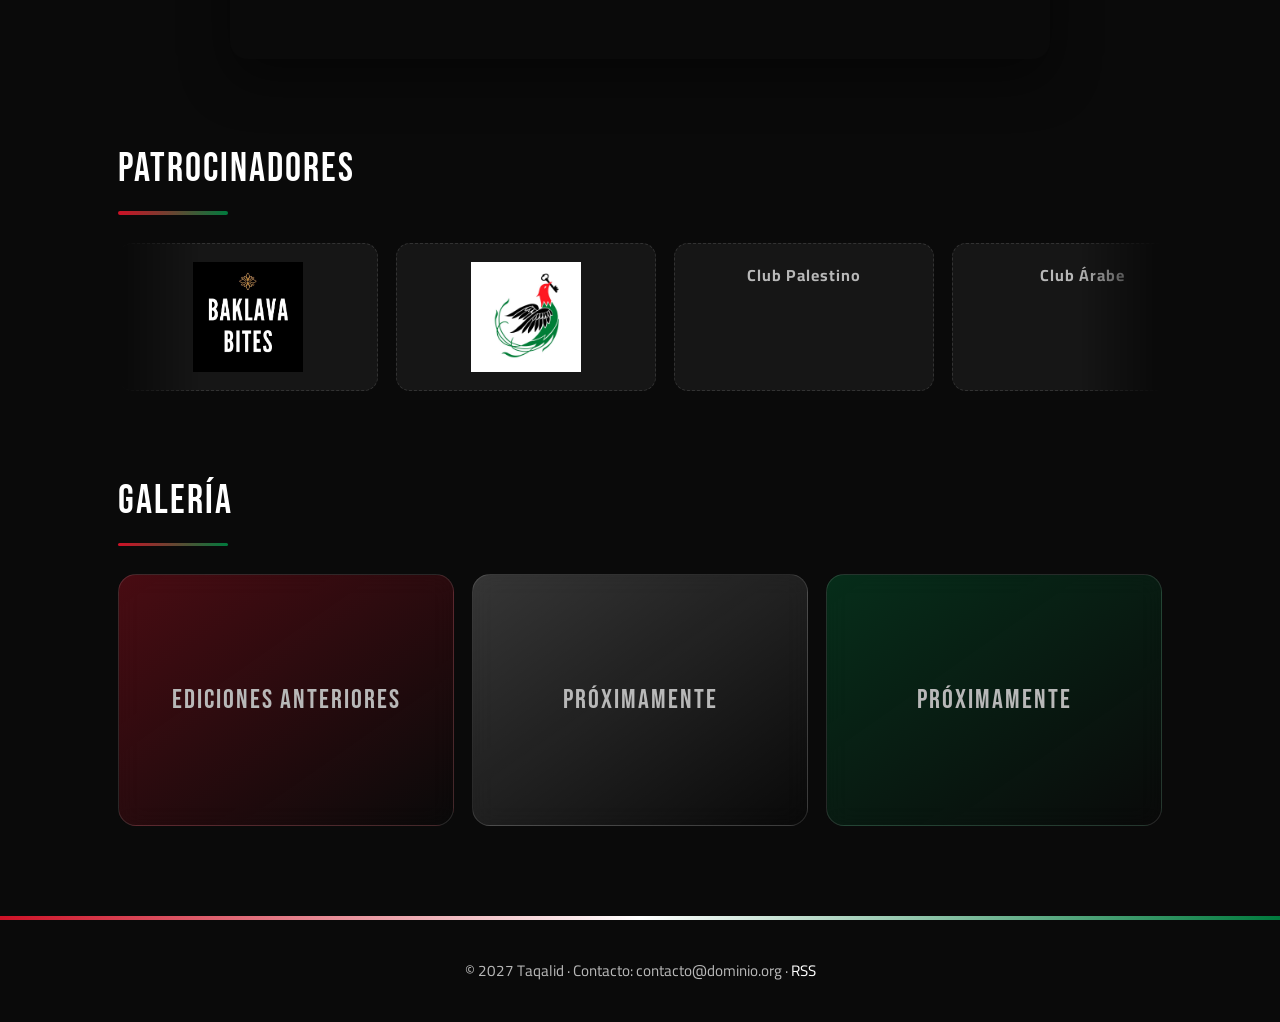
==== commit 9ade4166: "Update index.html" ====
--- a/index.html
+++ b/index.html
@@ -933,7 +933,7 @@
 
     <h2 class="seccion-titulo reveal">Video</h2>
     <div class="video-wrap reveal">
-      <iframe src="https://www.youtube.com/embed/VIDEO_ID" title="Video de Taqalid 2027" allow="accelerometer; autoplay; clipboard-write; encrypted-media; gyroscope; picture-in-picture" allowfullscreen></iframe>
+      <iframe src="https://youtu.be/7c8PN6nydgI?si=emHtsGL0CGqpvIwA" title="Video de Taqalid 2027" allow="accelerometer; autoplay; clipboard-write; encrypted-media; gyroscope; picture-in-picture" allowfullscreen></iframe>
     </div>
 
     <h2 class="seccion-titulo reveal">Patrocinadores</h2>
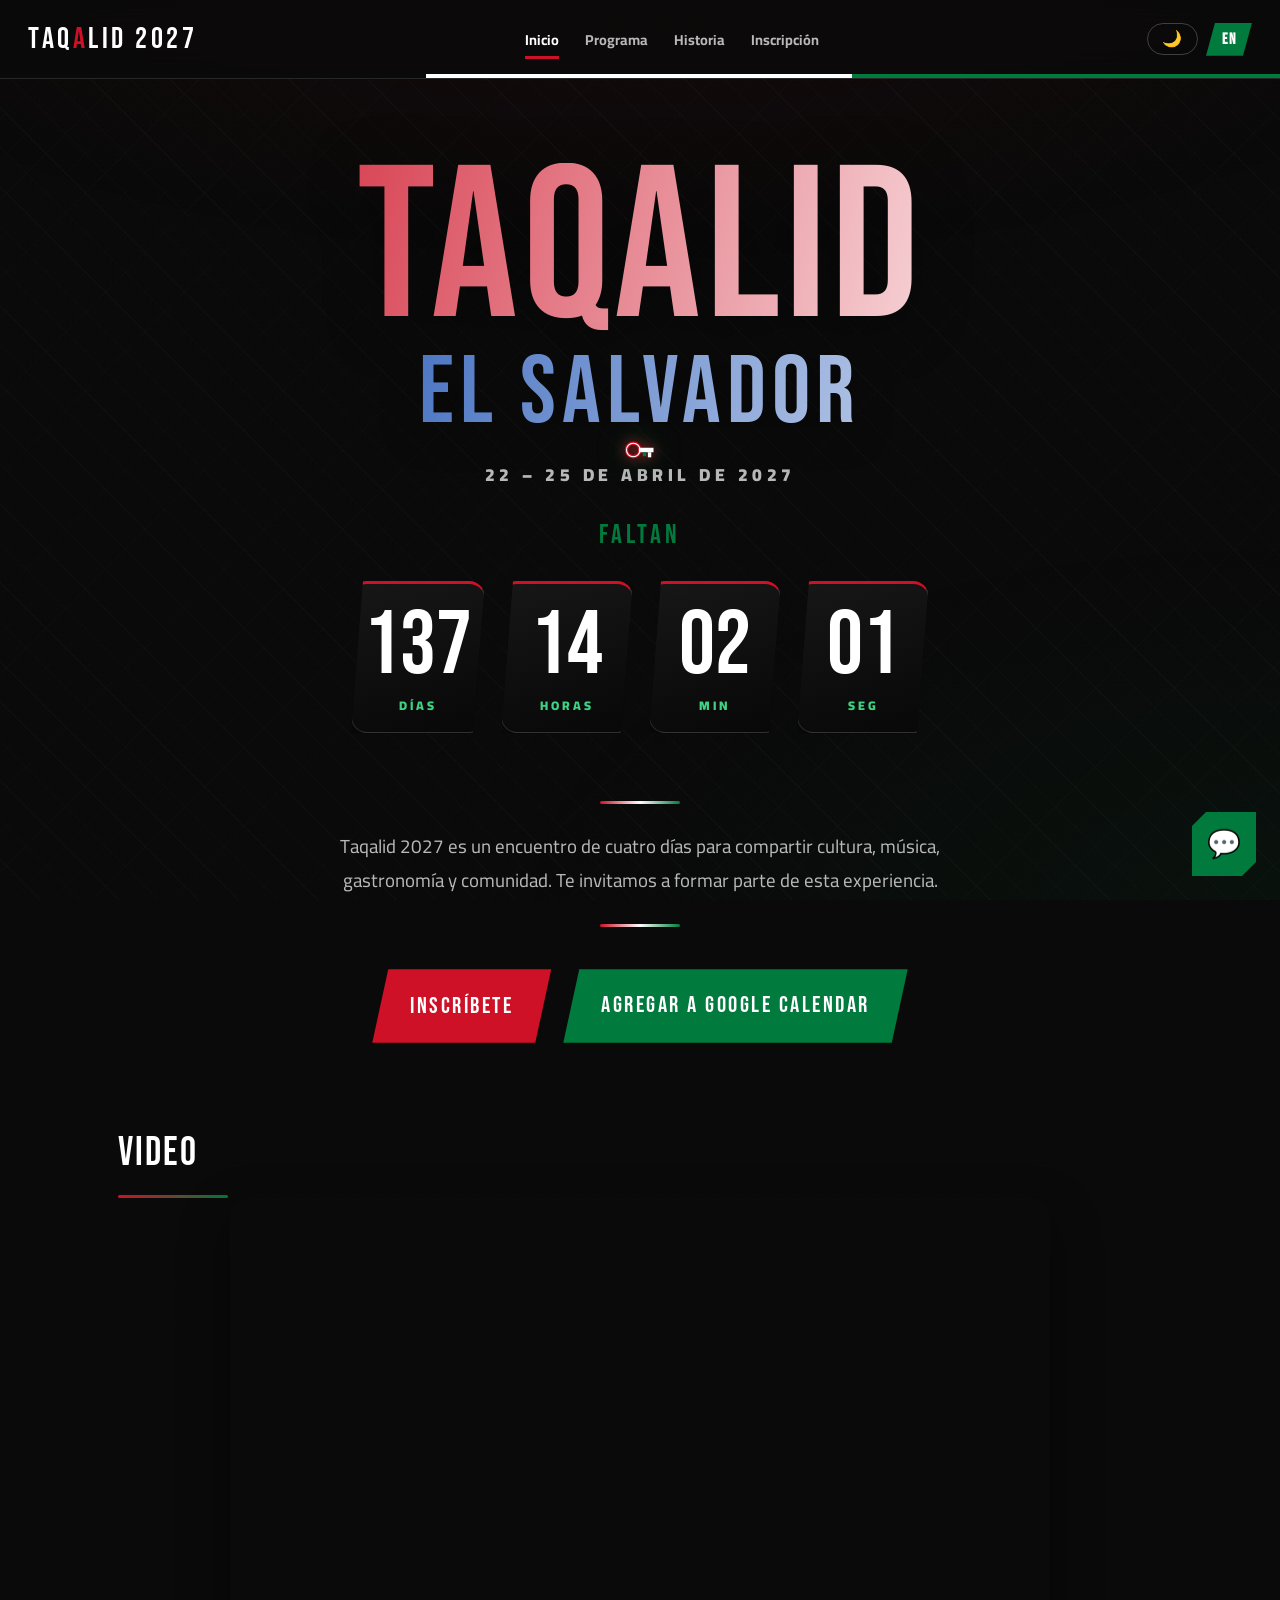
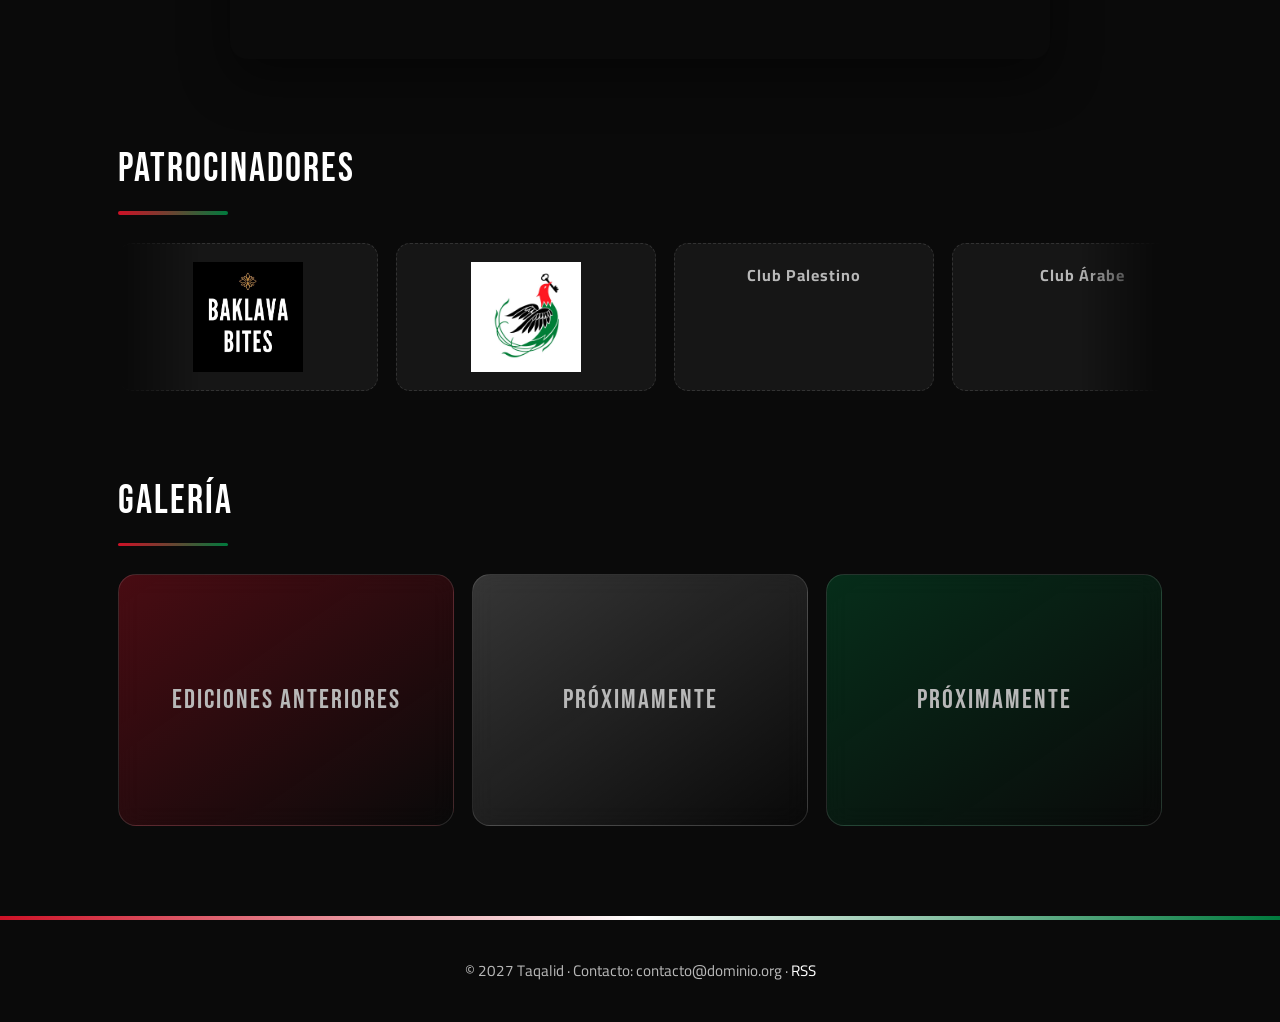
==== commit c599fd11: "Update index.html" ====
--- a/index.html
+++ b/index.html
@@ -933,7 +933,7 @@
 
     <h2 class="seccion-titulo reveal">Video</h2>
     <div class="video-wrap reveal">
-      <iframe src="https://youtu.be/7c8PN6nydgI?si=emHtsGL0CGqpvIwA" title="Video de Taqalid 2027" allow="accelerometer; autoplay; clipboard-write; encrypted-media; gyroscope; picture-in-picture" allowfullscreen></iframe>
+      <iframe src="https://www.youtube.com/embed/7c8PN6nydgI" title="Video de Taqalid 2027" allow="accelerometer; autoplay; clipboard-write; encrypted-media; gyroscope; picture-in-picture" allowfullscreen></iframe>
     </div>
 
     <h2 class="seccion-titulo reveal">Patrocinadores</h2>
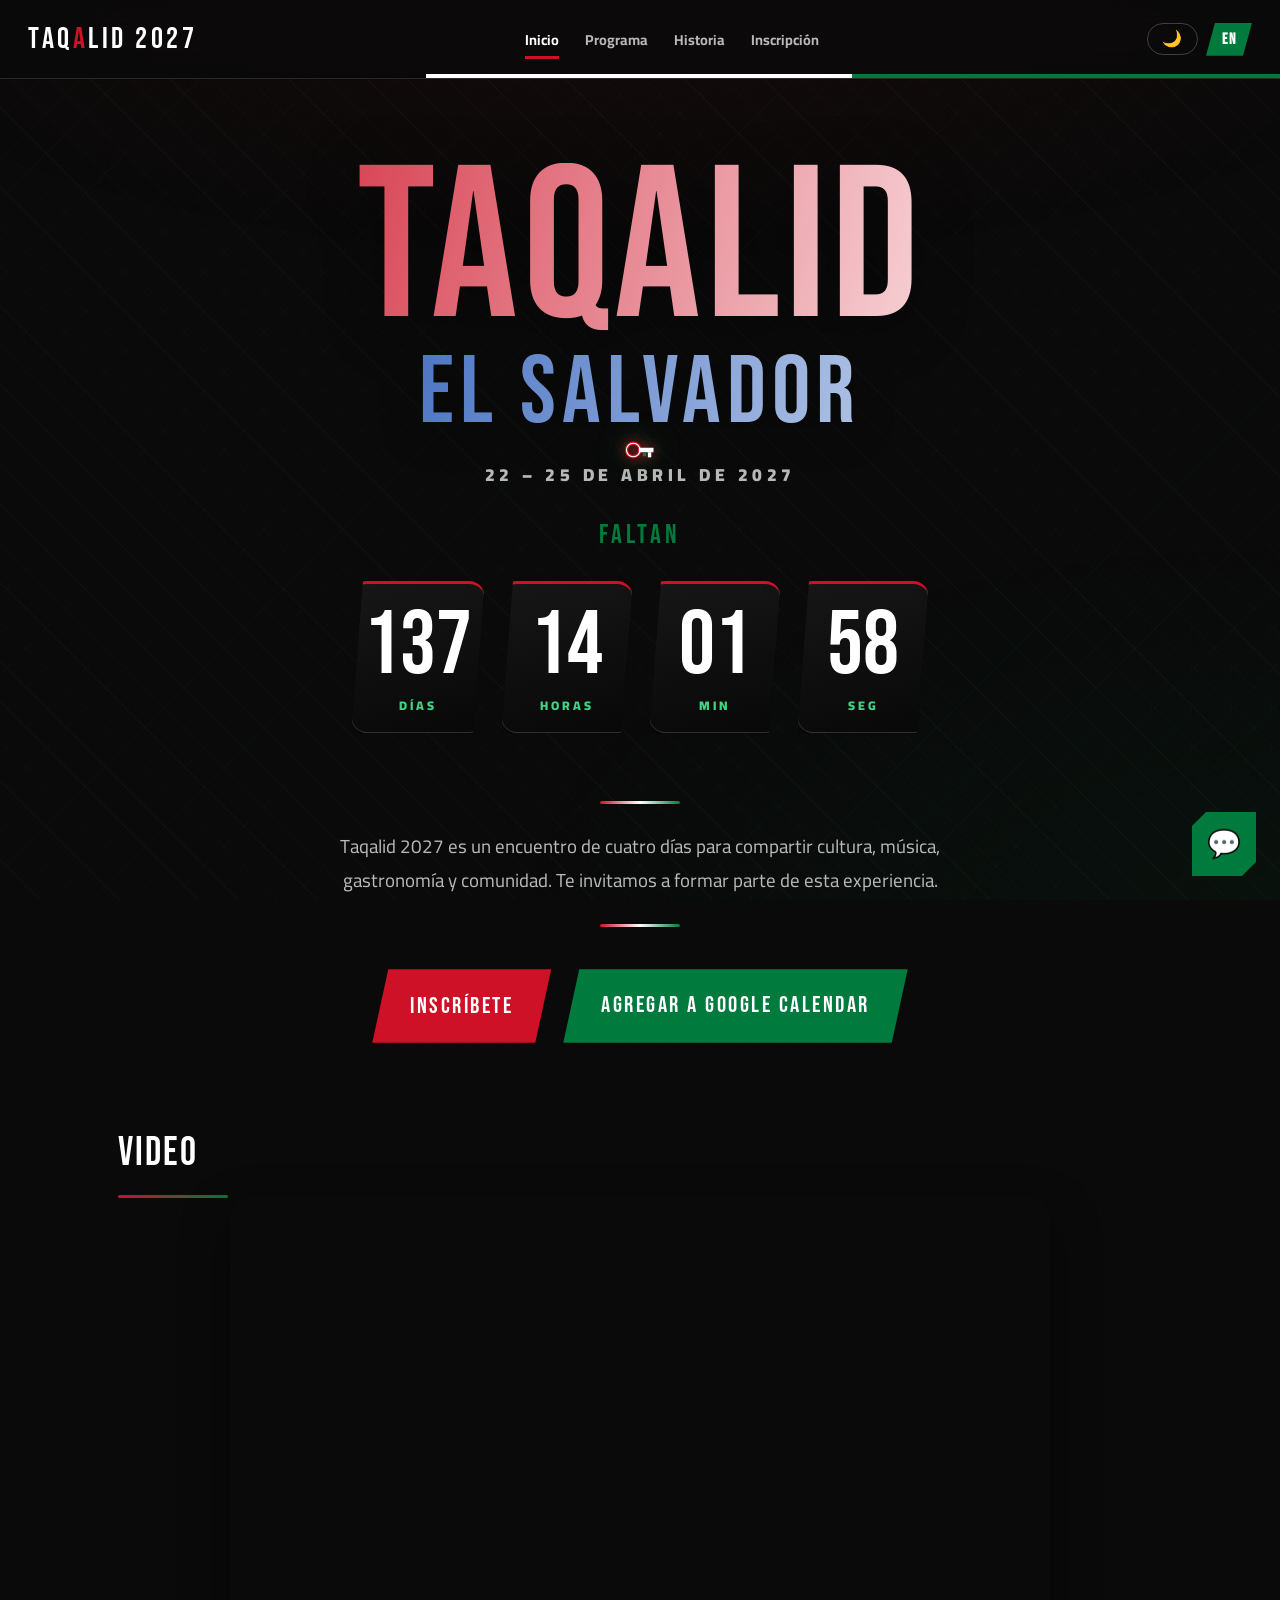
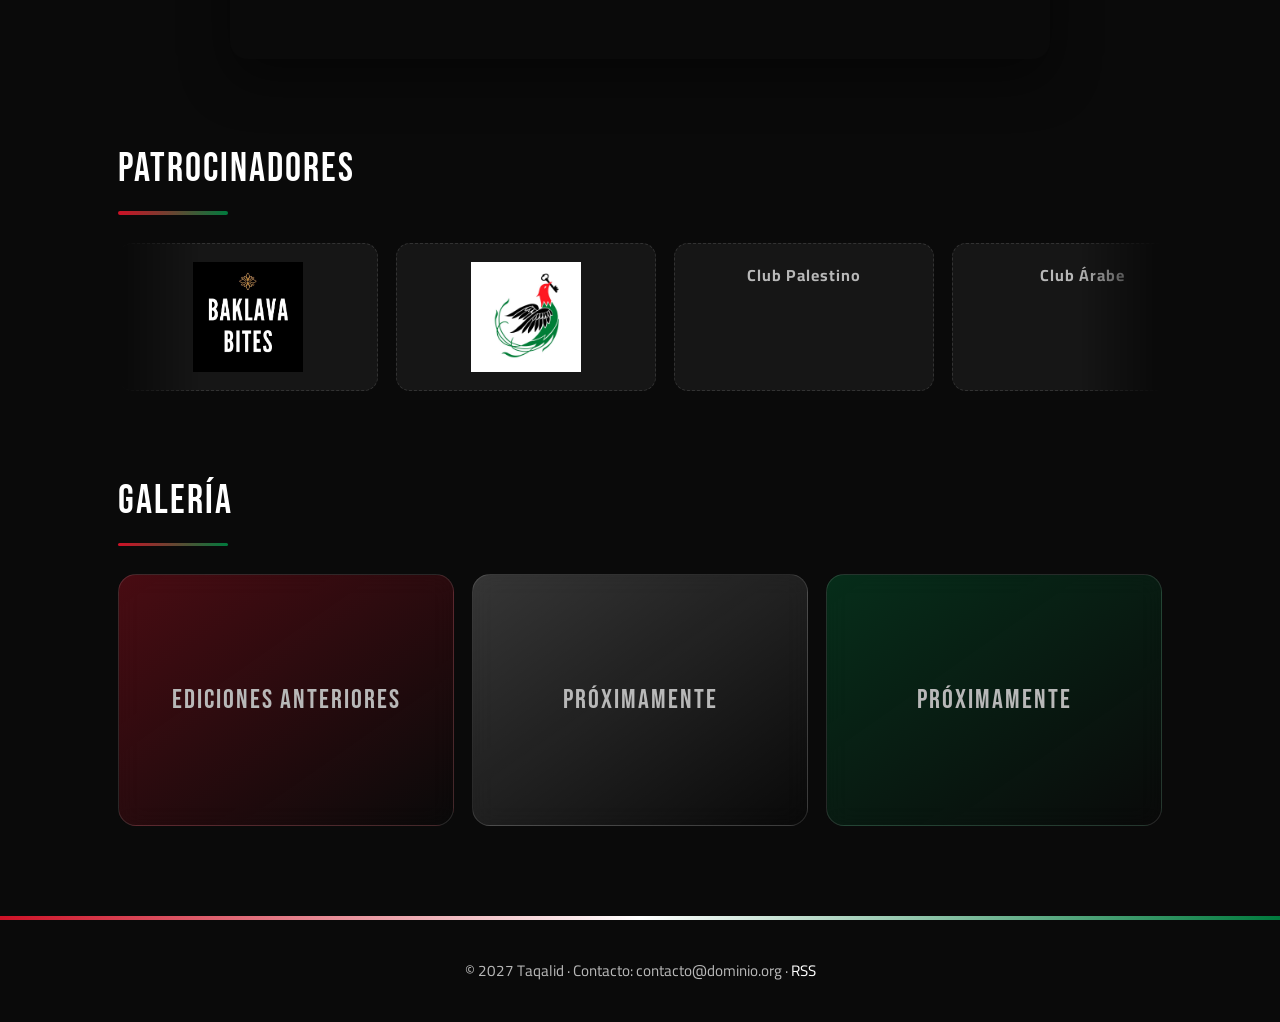
==== commit 7201cdbb: "Update index.html" ====
--- a/index.html
+++ b/index.html
@@ -75,7 +75,7 @@
     transition: background .45s var(--ease), color .45s var(--ease);
   }
 
-  /* Textura sutil mejorada */
+  /* Textura sutil */
   body::before {
     content: "";
     position: fixed;
@@ -554,7 +554,7 @@
   /* ── HISTORIA ── */
   .historia p { max-width: 760px; }
 
-  /* ── GALERÍA & ALIADOS ── */
+  /* ── GALERÍA ── */
   .galeria {
     display: grid;
     grid-template-columns: repeat(auto-fit, minmax(210px, 1fr));
@@ -581,29 +581,6 @@
   .foto:nth-child(3) { background: linear-gradient(145deg, rgba(0,122,61,.32), transparent); }
   .foto:hover { transform: scale(1.04) rotate(-1.2deg); }
 
-  .aliados {
-    display: flex;
-    flex-wrap: wrap;
-    gap: 14px;
-    justify-content: center;
-    margin-top: 22px;
-  }
-  .aliado {
-    padding: 18px 28px;
-    border: 1.5px dashed var(--borde);
-    border-radius: 14px;
-    color: var(--muted);
-    font-weight: 700;
-    letter-spacing: 1px;
-    min-width: 160px;
-    text-align: center;
-    transition: border-color .3s, color .3s;
-  }
-  .aliado:hover {
-    border-color: var(--verde);
-    color: var(--fg);
-  }
-
   .seccion-titulo {
     font-family: var(--display);
     font-weight: 400;
@@ -665,7 +642,6 @@
   footer a:hover { color: var(--rojo); }
 
   /* ── ÁRABE ── */
-  html[lang="ar"] .arabe { display: none; }
   html[lang="ar"] .titulo-pagina,
   html[lang="ar"] .faltan,
   html[lang="ar"] .en-vivo,
@@ -679,14 +655,6 @@
     letter-spacing: 0;
   }
   html[lang="ar"] body { font-family: "Cairo", sans-serif; }
-  .arabe {
-    font-family: "Amiri", serif;
-    font-size: 2.35rem;
-    color: var(--verde);
-    direction: rtl;
-    margin: -6px 0 22px;
-    line-height: 1.4;
-  }
 
   /* ── ONDA TÁCTIL ── */
   .onda {
@@ -899,7 +867,7 @@
   <nav id="menu" aria-label="Principal">
     <button class="nav-btn" data-go="inicio" data-i18n="nInicio">Inicio</button>
     <button class="nav-btn" data-go="programa" data-i18n="nPrograma">Programa</button>
-    <button class="nav-btn" data-go="historia">Historia</button>
+    <button class="nav-btn" data-go="historia" data-i18n="nHist">Historia</button>
     <button class="nav-btn" data-go="inscripcion" data-i18n="nIns">Inscripción</button>
   </nav>
   <button class="menu-btn" id="menu-btn" aria-label="Menú" aria-expanded="false">☰</button>
@@ -931,12 +899,12 @@
       <a class="btn verde" id="btn-gcal" target="_blank" rel="noopener noreferrer" data-i18n="btnCal">Agregar a Google Calendar</a>
     </div>
 
-    <h2 class="seccion-titulo reveal">Video</h2>
+    <h2 class="seccion-titulo reveal" data-i18n="vidTitulo">Video</h2>
     <div class="video-wrap reveal">
       <iframe src="https://www.youtube.com/embed/7c8PN6nydgI" title="Video de Taqalid 2027" allow="accelerometer; autoplay; clipboard-write; encrypted-media; gyroscope; picture-in-picture" allowfullscreen></iframe>
     </div>
 
-    <h2 class="seccion-titulo reveal">Patrocinadores</h2>
+    <h2 class="seccion-titulo reveal" data-i18n="patTitulo">Patrocinadores</h2>
     <div class="carrusel reveal">
       <div class="carrusel-pista">
   <div class="patro"><img src="baklava.jpg" alt="Baklava"></div>
@@ -956,15 +924,14 @@
       <div class="foto" data-i18n="foto2">Próximamente</div>
       <div class="foto" data-i18n="foto3">Próximamente</div>
     </div>
-
   </section>
 
   <!-- HISTORIA -->
   <section class="page" id="p-historia">
-    <h2 class="titulo-pagina">HISTORIA</h2>
-    <p class="subtitulo">Nuestro origen</p>
+    <h2 class="titulo-pagina" data-i18n="histTitulo">HISTORIA</h2>
+    <p class="subtitulo" data-i18n="histSub">Nuestro origen</p>
     <div class="glass reveal historia">
-      <p>Aquí va la historia de Taqalid: cómo nació el encuentro, quiénes lo impulsan y qué lo ha hecho crecer cada año.</p>
+      <p data-i18n="histTexto">Aquí va la historia de Taqalid: cómo nació el encuentro, quiénes lo impulsan y qué lo ha hecho crecer cada año.</p>
     </div>
     <div class="acciones"><button class="btn neg volver" data-go="inicio" data-i18n="volver">← Volver al inicio</button></div>
   </section>
@@ -1009,7 +976,7 @@
     </div>
     <div style="margin-top:40px; display:flex; flex-wrap:wrap; gap:14px; justify-content:center;">
       <a class="btn" id="btn-form-es" href="https://example.com/formulario-es" target="_blank" rel="noopener noreferrer" data-i18n="btnEs">Formulario en Español</a>
-      <a class="btn verde" id="btn-form-en" href="https://example.com/formulario-en" target="_blank" rel="noopener noreferrer" data-i18n="btnEn">Fill the form in English</a>
+      <a class="btn verde" id="btn-form-en" href="https://example.com/formulario-en" target="_blank" rel="noopener noreferrer" data-i18n="btnEn">Formulario en Inglés</a>
     </div>
     <div class="acciones"><button class="btn neg volver" data-go="inicio" data-i18n="volver">← Volver al inicio</button></div>
   </section>
@@ -1047,17 +1014,19 @@
   const T = {
     es: {
       skip: "Saltar al contenido",
-      nInicio: "Inicio", nPrograma: "Programa", nIns: "Inscripción",
+      nInicio: "Inicio", nPrograma: "Programa", nHist: "Historia", nIns: "Inscripción",
       fechas: "22 – 25 DE ABRIL DE 2027", faltan: "Faltan", dias: "Días", horas: "Horas", min: "Min", seg: "Seg",
       envivo: "¡YA ESTAMOS EN VIVO!",
       sobreTexto: "Taqalid 2027 es un encuentro de cuatro días para compartir cultura, música, gastronomía y comunidad. Te invitamos a formar parte de esta experiencia.",
       btnIns: "Inscríbete", btnCal: "Agregar a Google Calendar", volver: "← Volver al inicio",
+      vidTitulo: "Video", patTitulo: "Patrocinadores",
       galTitulo: "Galería", foto1: "Ediciones anteriores", foto2: "Próximamente", foto3: "Próximamente",
-      aliTitulo: "Aliados", ali1: "Aliado 1", ali2: "Aliado 2", ali3: "Tu marca aquí",
+      histTitulo: "HISTORIA", histSub: "Nuestro origen",
+      histTexto: "Aquí va la historia de Taqalid: cómo nació el encuentro, quiénes lo impulsan y qué lo ha hecho crecer cada año.",
       progTitulo: "PROGRAMA", progSub: "Elige un día", hApertura: "Por confirmar", pApertura: "Apertura", pClub: "Club Árabe", pA2: "Actividad 2", pA3: "Actividad 3", hCierre: "Por confirmar", pCierre: "Cierre",
       progNota: "Horarios y sedes se confirmarán próximamente.",
       insTitulo: "INSCRÍBETE", insSub: "Elige tu idioma", insTexto: "Completa el formulario para participar. Cada botón abre el formulario en su idioma.",
-      btnEs: "Formulario en Español", btnEn: "Fill the form in English",
+      btnEs: "Formulario en Español", btnEn: "Formulario en Inglés",
       contacto: "Contacto", chatTitulo: "Asistente Taqalid",
       chatBienvenida: "¡Hola! Soy el asistente de Taqalid 2027. ¿En qué te ayudo?",
       chatError: "No pude responder en este momento. Intenta de nuevo más tarde.",
@@ -1066,17 +1035,19 @@
     },
     en: {
       skip: "Skip to content",
-      nInicio: "Home", nPrograma: "Program", nIns: "Register",
+      nInicio: "Home", nPrograma: "Program", nHist: "History", nIns: "Register",
       fechas: "APRIL 22 – 25, 2027", faltan: "Countdown", dias: "Days", horas: "Hours", min: "Min", seg: "Sec",
       envivo: "WE ARE LIVE NOW!",
       sobreTexto: "Taqalid 2027 is a four-day gathering to share culture, music, food and community. We invite you to be part of this experience.",
       btnIns: "Register", btnCal: "Add to Google Calendar", volver: "← Back to home",
+      vidTitulo: "Video", patTitulo: "Sponsors",
       galTitulo: "Gallery", foto1: "Past editions", foto2: "Coming soon", foto3: "Coming soon",
-      aliTitulo: "Partners", ali1: "Partner 1", ali2: "Partner 2", ali3: "Your brand here",
+      histTitulo: "HISTORY", histSub: "Our origin",
+      histTexto: "Here goes the story of Taqalid: how the gathering started, who drives it, and what has helped it grow every year.",
       progTitulo: "PROGRAM", progSub: "Choose a day", hApertura: "To be confirmed", pApertura: "Opening", pClub: "Arab Club", pA2: "Activity 2", pA3: "Activity 3", hCierre: "To be confirmed", pCierre: "Closing",
       progNota: "Schedules and venues will be confirmed soon.",
       insTitulo: "REGISTER", insSub: "Choose your language", insTexto: "Fill out the form to take part. Each button opens the form in its language.",
-      btnEs: "Formulario en Español", btnEn: "Fill the form in English",
+      btnEs: "Form in Spanish", btnEn: "Form in English",
       contacto: "Contact", chatTitulo: "Taqalid Assistant",
       chatBienvenida: "Hi! I'm the Taqalid 2027 assistant. How can I help you?",
       chatError: "I couldn't respond right now. Please try again later.",
@@ -1085,13 +1056,15 @@
     },
     ar: {
       skip: "انتقل إلى المحتوى",
-      nInicio: "الرئيسية", nPrograma: "البرنامج", nIns: "التسجيل",
+      nInicio: "الرئيسية", nPrograma: "البرنامج", nHist: "التاريخ", nIns: "التسجيل",
       fechas: "22 – 25 أبريل 2027", faltan: "متبقي", dias: "أيام", horas: "ساعات", min: "دقائق", seg: "ثوانٍ",
       envivo: "الحدث مباشر الآن!",
       sobreTexto: "طاقليد 2027 لقاء يدوم أربعة أيام لمشاركة الثقافة والموسيقى والطعام والمجتمع. ندعوك لتكون جزءًا من هذه التجربة.",
       btnIns: "سجّل الآن", btnCal: "أضف إلى تقويم Google", volver: "→ العودة إلى الرئيسية",
+      vidTitulo: "فيديو", patTitulo: "الرعاة",
       galTitulo: "المعرض", foto1: "الدورات السابقة", foto2: "قريبًا", foto3: "قريبًا",
-      aliTitulo: "الشركاء", ali1: "شريك 1", ali2: "شريك 2", ali3: "علامتك هنا",
+      histTitulo: "التاريخ", histSub: "أصلنا",
+      histTexto: "هنا تُكتب قصة طاقليد: كيف بدأ اللقاء، ومن يقف خلفه، وما الذي جعله يكبر كل عام.",
       progTitulo: "البرنامج", progSub: "اختر يومًا", hApertura: "قريبًا", pApertura: "الافتتاح", pClub: "النادي العربي", pA2: "النشاط 2", pA3: "النشاط 3", hCierre: "قريبًا", pCierre: "الختام",
       progNota: "سيتم تأكيد المواعيد والأماكن قريبًا.",
       insTitulo: "التسجيل", insSub: "اختر لغتك", insTexto: "أكمل النموذج للمشاركة. كل زر يفتح النموذج بلغته.",
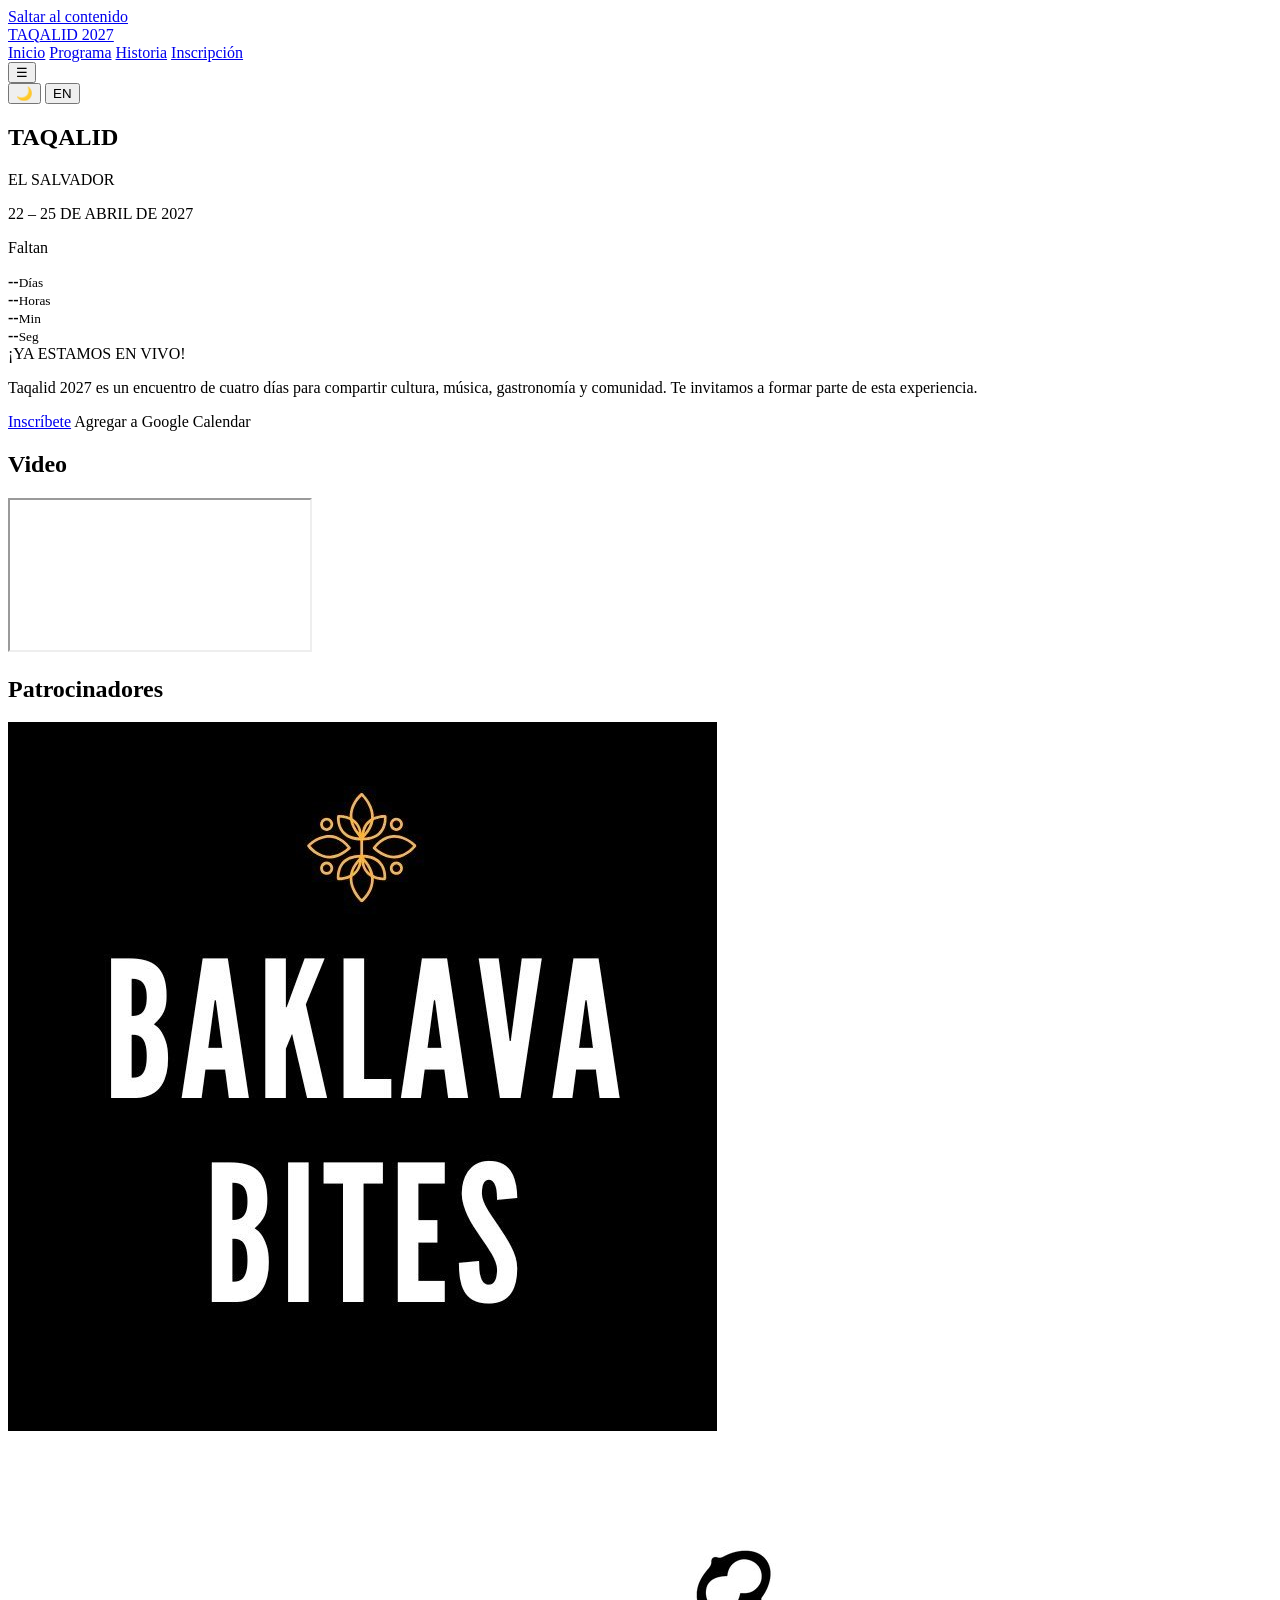
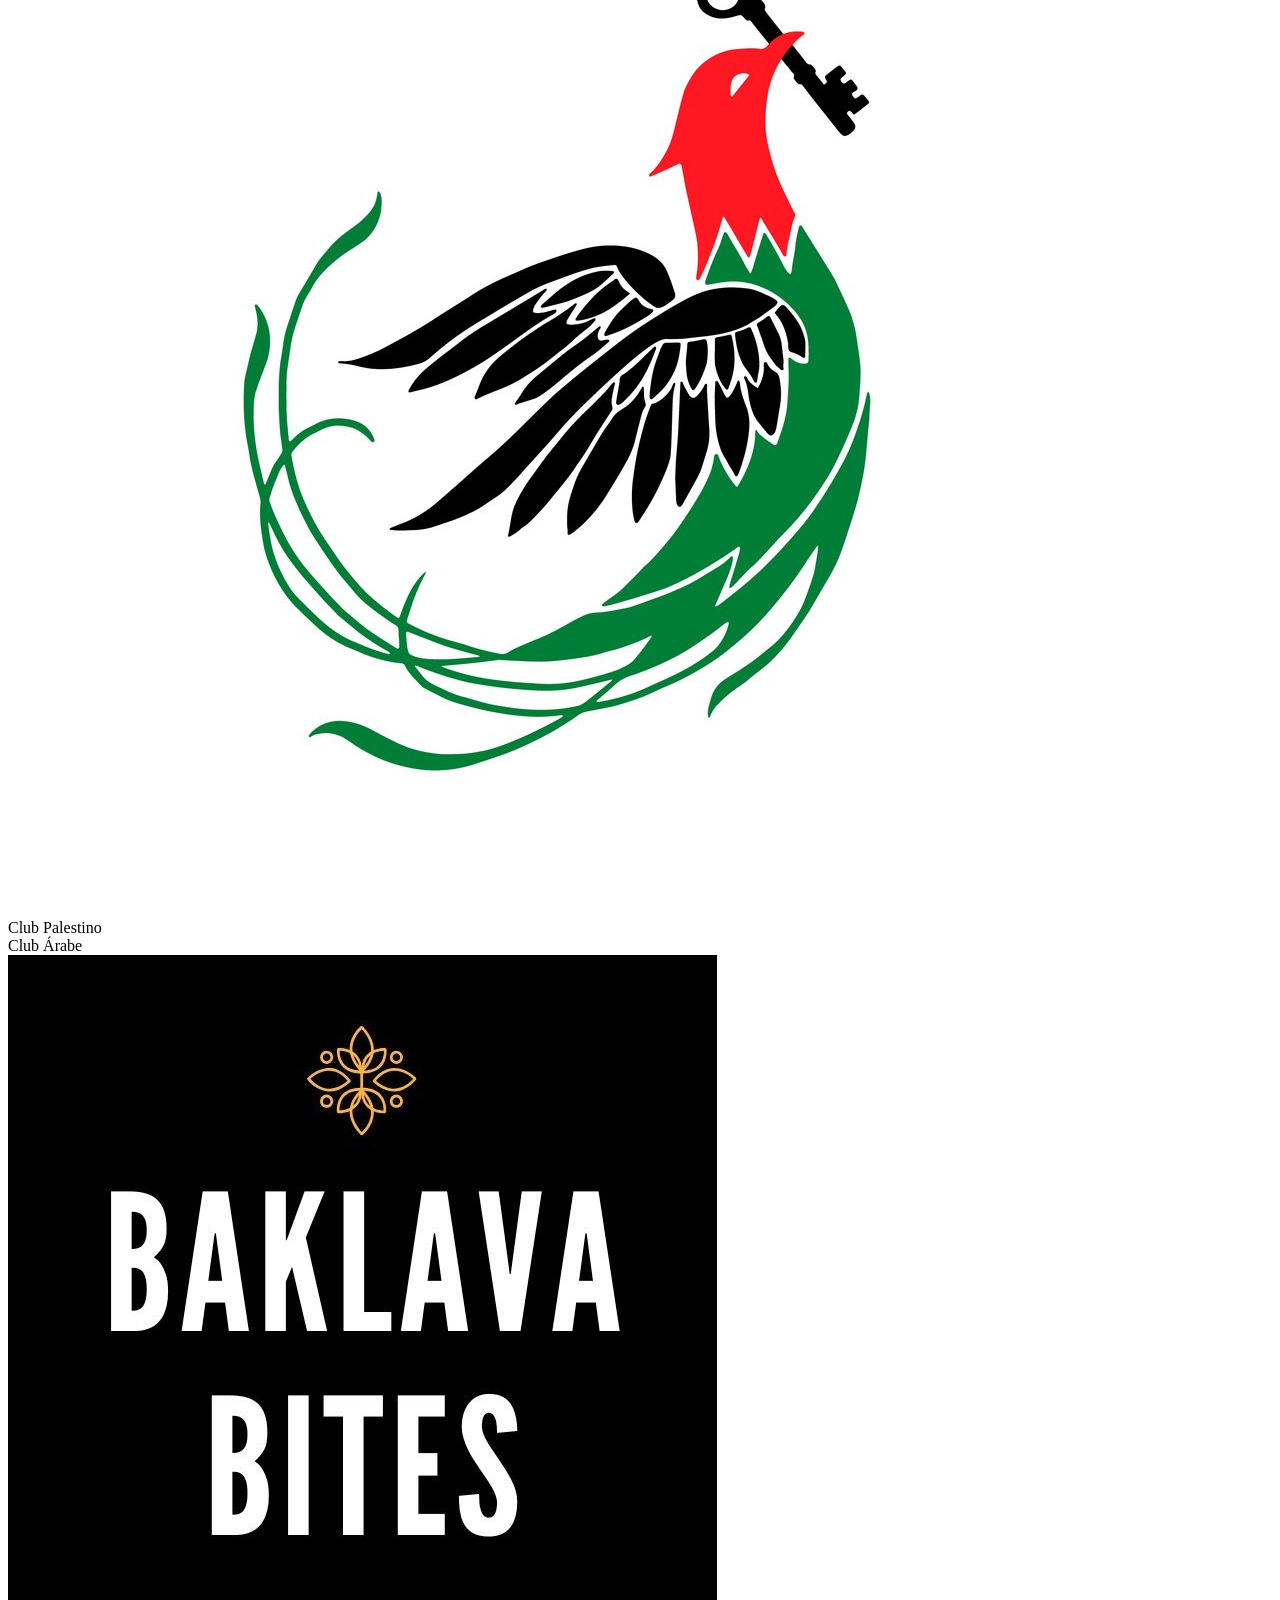
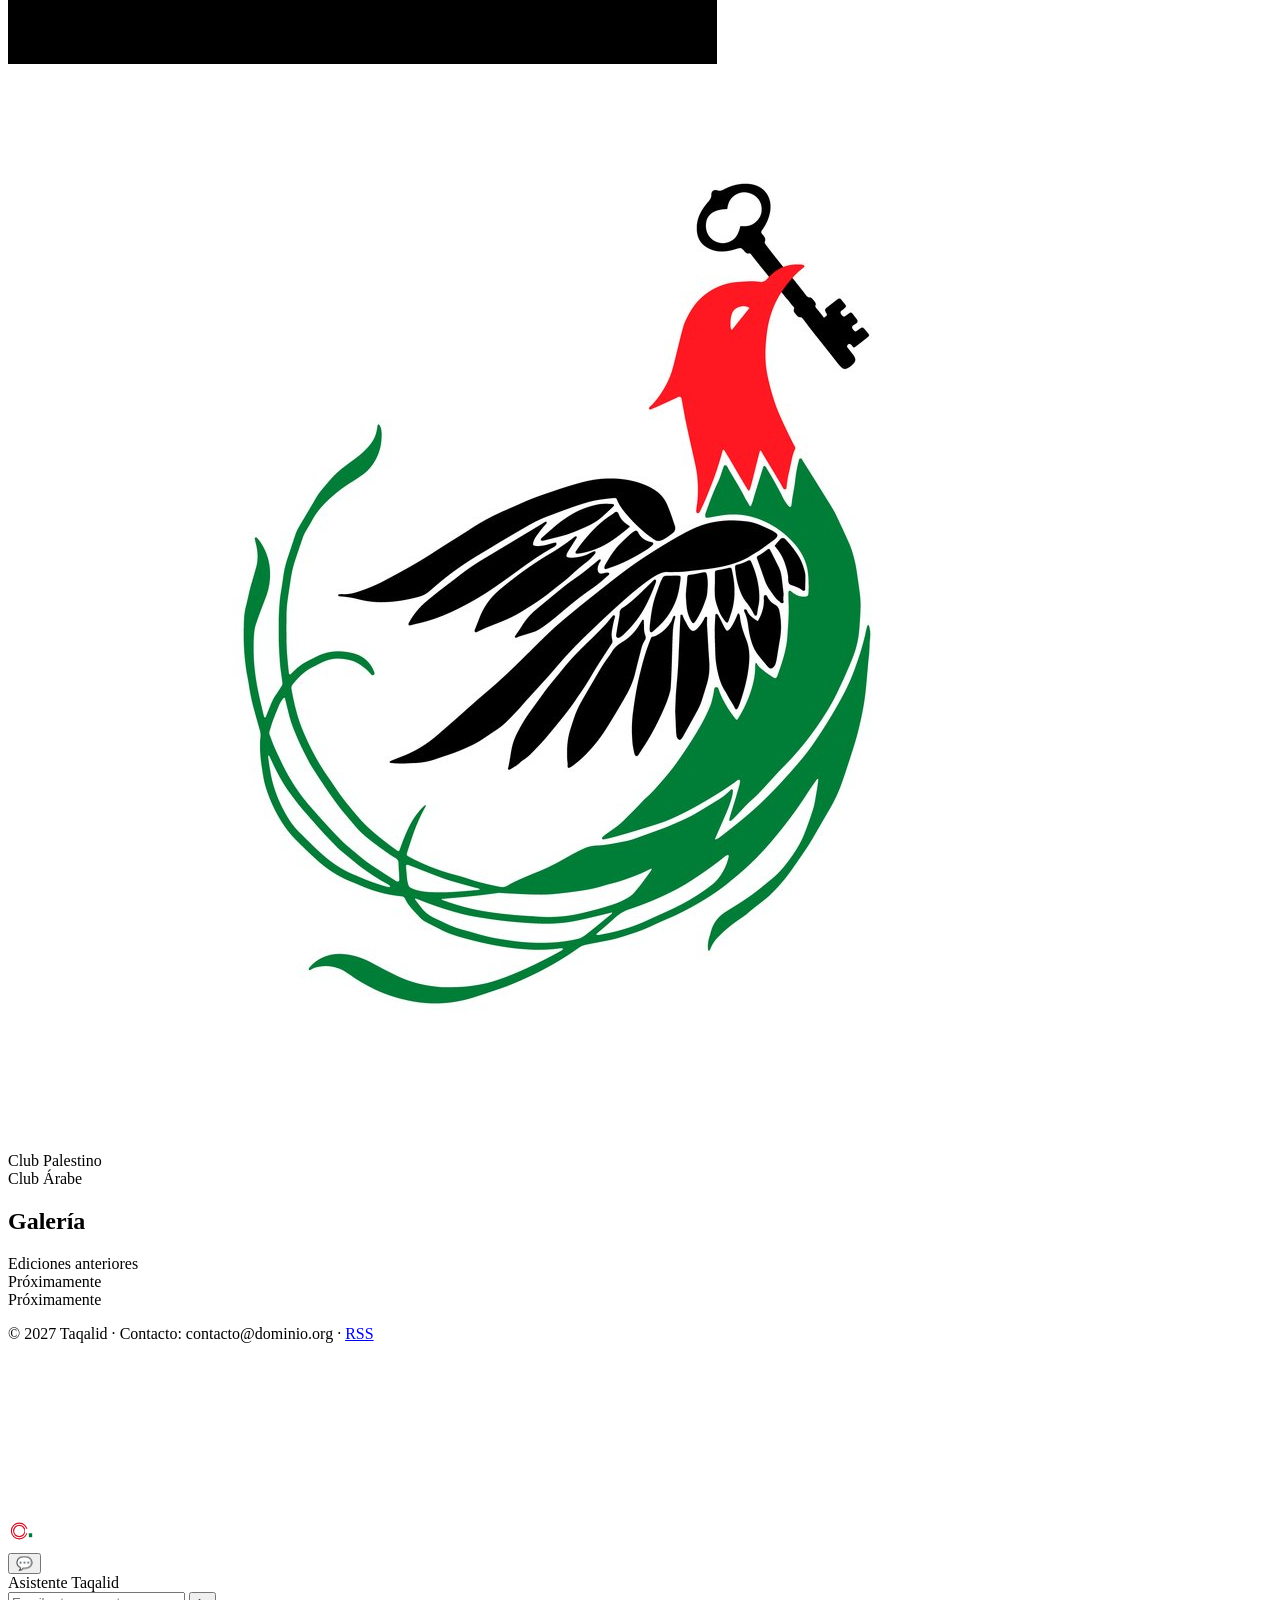
==== commit 2f8c9f93: "Update print statement from 'Hello' to 'Goodbye'" ====
--- a/index.html
+++ b/index.html
@@ -16,859 +16,19 @@
 <link rel="preconnect" href="https://fonts.googleapis.com">
 <link rel="preconnect" href="https://fonts.gstatic.com" crossorigin>
 <link href="https://fonts.googleapis.com/css2?family=Amiri:wght@700&family=Bebas+Neue&family=Cairo:wght@400;600;700;900&display=swap" rel="stylesheet">
-<style>
-  :root {
-    --rojo: #CE1126;
-    --rojo-soft: #e6394a;
-    --negro: #0A0A0A;
-    --blanco: #FFFFFF;
-    --verde: #007A3D;
-    --verde-soft: #00a854;
-    --azul-sv: #0F47AF;
-    --bg: #0A0A0A;
-    --fg: #FFFFFF;
-    --muted: #b8b8b8;
-    --card: rgba(255,255,255,.05);
-    --card-hover: rgba(255,255,255,.08);
-    --borde: rgba(255,255,255,.12);
-    --borde-strong: rgba(255,255,255,.22);
-    --shadow: 0 20px 50px rgba(0,0,0,.45);
-    --display: "Bebas Neue", Impact, "Arial Narrow", sans-serif;
-    --texto: "Cairo", system-ui, -apple-system, "Segoe UI", Roboto, sans-serif;
-    --radius: 20px;
-    --ease: cubic-bezier(.22,.7,.25,1);
-  }
-
-  :root[data-theme="light"] {
-    --bg: #F6F3EC;
-    --fg: #111111;
-    --muted: #4a4a4a;
-    --card: rgba(255,255,255,.7);
-    --card-hover: rgba(255,255,255,.9);
-    --borde: rgba(0,0,0,.1);
-    --borde-strong: rgba(0,0,0,.18);
-    --shadow: 0 20px 50px rgba(0,0,0,.12);
-  }
-
-  @media (prefers-color-scheme: light) {
-    :root:not([data-theme="dark"]) {
-      --bg: #F6F3EC;
-      --fg: #111111;
-      --muted: #4a4a4a;
-      --card: rgba(255,255,255,.7);
-      --card-hover: rgba(255,255,255,.9);
-      --borde: rgba(0,0,0,.1);
-      --borde-strong: rgba(0,0,0,.18);
-      --shadow: 0 20px 50px rgba(0,0,0,.12);
-    }
-  }
-
-  * { box-sizing: border-box; margin: 0; padding: 0; }
-  html { scroll-behavior: smooth; }
-  body {
-    font-family: var(--texto);
-    background: var(--bg);
-    color: var(--fg);
-    line-height: 1.7;
-    min-height: 100vh;
-    overflow-x: hidden;
-    transition: background .45s var(--ease), color .45s var(--ease);
-  }
-
-  /* Textura sutil */
-  body::before {
-    content: "";
-    position: fixed;
-    inset: 0;
-    pointer-events: none;
-    z-index: 0;
-    background-image:
-      radial-gradient(ellipse 80% 50% at 50% -20%, rgba(206,17,38,.08), transparent),
-      radial-gradient(ellipse 60% 40% at 100% 100%, rgba(0,122,61,.07), transparent),
-      repeating-linear-gradient(45deg, rgba(128,128,128,.04) 0 1px, transparent 1px 28px),
-      repeating-linear-gradient(-45deg, rgba(0,122,61,.03) 0 1px, transparent 1px 28px);
-  }
-  body::after {
-    content: "";
-    position: fixed;
-    inset: -50%;
-    pointer-events: none;
-    z-index: 0;
-    opacity: .035;
-    background-image: radial-gradient(#000 1px, transparent 1px);
-    background-size: 5px 5px;
-    animation: grano 12s steps(12) infinite;
-  }
-  @keyframes grano {
-    0% { transform: translate(0,0); }
-    50% { transform: translate(-2.5%,1.5%); }
-    100% { transform: translate(1.5%,-2.5%); }
-  }
-
-  main, header, footer { position: relative; z-index: 1; }
-
-  .skip {
-    position: absolute;
-    left: -9999px;
-    top: 0;
-    background: var(--rojo);
-    color: #fff;
-    padding: 12px 18px;
-    z-index: 100;
-    border-radius: 0 0 8px 0;
-    font-weight: 700;
-  }
-  .skip:focus { left: 12px; top: 12px; }
-
-  /* ── HEADER ── */
-  header {
-    position: sticky;
-    top: 0;
-    z-index: 50;
-    display: flex;
-    flex-wrap: wrap;
-    justify-content: space-between;
-    align-items: center;
-    gap: 12px;
-    padding: 14px 28px;
-    background: color-mix(in srgb, var(--bg) 82%, transparent);
-    backdrop-filter: blur(16px) saturate(180%);
-    -webkit-backdrop-filter: blur(16px) saturate(180%);
-    border-bottom: 1px solid var(--borde);
-  }
-  header::after {
-    content: "";
-    position: absolute;
-    left: 0; right: 0; bottom: 0;
-    height: 4px;
-    background: linear-gradient(90deg, var(--negro) 0 33.3%, var(--blanco) 33.3% 66.6%, var(--verde) 66.6%);
-  }
-
-  .logo {
-    font-family: var(--display);
-    font-size: 1.85rem;
-    letter-spacing: 3.5px;
-    cursor: pointer;
-    transition: transform .3s var(--ease);
-  }
-  .logo:hover { transform: scale(1.03); }
-  .logo span { color: var(--rojo); }
-
-  nav { display: flex; flex-wrap: wrap; gap: 2px; }
-  .nav-btn {
-    background: none;
-    border: 0;
-    color: var(--muted);
-    font: 700 .9rem var(--texto);
-    padding: 9px 12px;
-    cursor: pointer;
-    position: relative;
-    transition: color .25s;
-  }
-  .nav-btn::after {
-    content: "";
-    position: absolute;
-    left: 12px; right: 12px; bottom: 3px;
-    height: 2.5px;
-    background: var(--rojo);
-    transform: scaleX(0);
-    transform-origin: center;
-    transition: transform .35s var(--ease);
-  }
-  .nav-btn:hover,
-  .nav-btn.activo { color: var(--fg); }
-  .nav-btn.activo::after,
-  .nav-btn:hover::after { transform: scaleX(1); }
-
-  .tools { display: flex; gap: 8px; align-items: center; }
-  .tool-btn {
-    font: 900 .95rem var(--display);
-    letter-spacing: 1.5px;
-    background: var(--verde);
-    color: #fff;
-    border: 0;
-    padding: 7px 16px;
-    cursor: pointer;
-    clip-path: polygon(9px 0, 100% 0, calc(100% - 9px) 100%, 0 100%);
-    transition: transform .25s, filter .25s;
-  }
-  .tool-btn:hover { transform: translateY(-2px); filter: brightness(1.1); }
-  .tool-btn.sec {
-    background: transparent;
-    color: var(--fg);
-    border: 1.5px solid var(--borde-strong);
-    clip-path: none;
-    border-radius: 999px;
-    padding: 5px 14px;
-    font-size: 1rem;
-  }
-
-  /* ── PÁGINAS ── */
-  .page {
-    display: none;
-    min-height: 78vh;
-    padding: 64px 28px 90px;
-    max-width: 1100px;
-    margin: 0 auto;
-  }
-  .page.activo {
-    display: block;
-    animation: entra .75s var(--ease);
-  }
-  @keyframes entra {
-    from { opacity: 0; transform: translateY(28px); }
-    to { opacity: 1; transform: none; }
-  }
-
-  .reveal {
-    opacity: 0;
-    transform: translateY(36px);
-    transition: opacity .9s var(--ease), transform .9s var(--ease);
-  }
-  .reveal.visible {
-    opacity: 1;
-    transform: none;
-  }
-
-  /* ── HERO ── */
-  .hero { text-align: center; padding: 20px 0 8px; }
-  .hero h1 {
-    font-family: var(--display);
-    font-weight: 400;
-    font-size: clamp(4.8rem, 20vw, 13.5rem);
-    line-height: .82;
-    letter-spacing: 5px;
-    background: linear-gradient(105deg, var(--rojo) 0%, var(--fg) 45%, var(--verde) 100%);
-    background-size: 220% auto;
-    -webkit-background-clip: text;
-    background-clip: text;
-    color: transparent;
-    filter: drop-shadow(0 10px 28px rgba(0,0,0,.4));
-    animation: brillo 7s ease-in-out infinite;
-  }
-  .el-salvador {
-    font-family: var(--display);
-    font-weight: 400;
-    font-size: clamp(2.6rem, 9vw, 6rem);
-    line-height: 1;
-    letter-spacing: 6px;
-    margin-top: 6px;
-    background: linear-gradient(105deg, var(--azul-sv) 0%, #FFFFFF 50%, var(--azul-sv) 100%);
-    background-size: 220% auto;
-    -webkit-background-clip: text;
-    background-clip: text;
-    color: transparent;
-    filter: drop-shadow(0 8px 20px rgba(0,0,0,.35));
-    animation: brillo 7s ease-in-out infinite;
-  }
-  @keyframes brillo {
-    0%,100% { background-position: 0% center; }
-    50% { background-position: 100% center; }
-  }
-
-  .fechas {
-    font-weight: 900;
-    font-size: 1.1rem;
-    letter-spacing: 4.5px;
-    margin: 18px 0 22px;
-    color: var(--muted);
-  }
-  .faltan {
-    font-family: var(--display);
-    font-size: 1.7rem;
-    letter-spacing: 4px;
-    color: var(--verde);
-  }
-
-  .countdown {
-    display: flex;
-    justify-content: center;
-    flex-wrap: wrap;
-    gap: 16px;
-    margin: 22px auto 0;
-  }
-  .unidad {
-    position: relative;
-    min-width: 132px;
-    padding: 18px 12px 14px;
-    color: #fff;
-    background: linear-gradient(165deg, rgba(25,25,25,.9), rgba(8,8,8,.95));
-    border: 1px solid var(--borde);
-    border-top: 3px solid var(--rojo);
-    border-radius: 16px;
-    backdrop-filter: blur(12px);
-    -webkit-backdrop-filter: blur(12px);
-    clip-path: polygon(12px 0, 100% 0, calc(100% - 12px) 100%, 0 100%);
-    box-shadow: 0 12px 30px rgba(0,0,0,.35);
-    transition: transform .4s var(--ease), box-shadow .4s;
-  }
-  .unidad:hover {
-    transform: translateY(-5px);
-    box-shadow: 0 18px 40px rgba(206,17,38,.25);
-  }
-  .unidad b {
-    display: block;
-    font-family: var(--display);
-    font-weight: 400;
-    font-size: clamp(3.2rem, 8.5vw, 5.6rem);
-    line-height: 1;
-    font-variant-numeric: tabular-nums;
-  }
-  .unidad b.flip { animation: flip .55s var(--ease); }
-  @keyframes flip {
-    0% { transform: rotateX(90deg); opacity: 0; }
-    100% { transform: rotateX(0); opacity: 1; }
-  }
-  .unidad small {
-    font-weight: 900;
-    letter-spacing: 3px;
-    color: #3fd283;
-    font-size: .78rem;
-    text-transform: uppercase;
-  }
-  .en-vivo {
-    display: none;
-    font-family: var(--display);
-    font-size: 2.8rem;
-    color: var(--verde);
-    margin-top: 24px;
-    letter-spacing: 3px;
-  }
-
-  .desc {
-    max-width: 640px;
-    margin: 60px auto 0;
-    text-align: center;
-    font-size: 1.18rem;
-    color: var(--muted);
-    line-height: 1.8;
-  }
-  .desc::before,
-  .desc::after {
-    content: "";
-    display: block;
-    height: 3px;
-    width: 80px;
-    margin: 0 auto;
-    background: linear-gradient(90deg, var(--rojo), var(--fg), var(--verde));
-    border-radius: 2px;
-  }
-  .desc::before { margin-bottom: 26px; }
-  .desc::after { margin-top: 26px; }
-
-  .acciones {
-    text-align: center;
-    margin-top: 42px;
-    display: flex;
-    flex-wrap: wrap;
-    justify-content: center;
-    gap: 12px;
-  }
-
-  /* ── VIDEO ── */
-  .video-wrap {
-    max-width: 820px;
-    margin: 0 auto;
-  }
-  .video-wrap iframe {
-    display: block;
-    width: 100%;
-    aspect-ratio: 16 / 9;
-    border: 0;
-    border-radius: 18px;
-    box-shadow: var(--shadow);
-  }
-
-  /* ── TÍTULOS DE PÁGINA ── */
-  .titulo-pagina {
-    font-family: var(--display);
-    font-weight: 400;
-    font-size: clamp(3.8rem, 11vw, 7.8rem);
-    line-height: .88;
-    letter-spacing: 3px;
-    color: transparent;
-    -webkit-text-stroke: 1.8px var(--fg);
-    transition: color .5s, -webkit-text-stroke .5s;
-  }
-  .page:hover .titulo-pagina {
-    color: var(--rojo);
-    -webkit-text-stroke: 1.8px var(--rojo);
-  }
-  .subtitulo {
-    font-weight: 900;
-    letter-spacing: 3.5px;
-    text-transform: uppercase;
-    color: var(--verde);
-    margin: 12px 0 32px;
-    font-size: .95rem;
-  }
-
-  /* ── GLASS CARDS ── */
-  .glass {
-    background: var(--card);
-    border: 1px solid var(--borde);
-    backdrop-filter: blur(18px) saturate(160%);
-    -webkit-backdrop-filter: blur(18px) saturate(160%);
-    border-radius: var(--radius);
-    padding: 30px 32px;
-    margin-top: 22px;
-    box-shadow: var(--shadow);
-    transition: transform .45s var(--ease), box-shadow .45s, background .3s;
-    clip-path: polygon(0 0, calc(100% - 18px) 0, 100% 18px, 100% 100%, 18px 100%, 0 calc(100% - 18px));
-  }
-  .glass:hover {
-    transform: translateY(-6px);
-    box-shadow: 0 28px 60px rgba(206,17,38,.22);
-    background: var(--card-hover);
-  }
-  .glass h3 {
-    font-family: var(--display);
-    font-weight: 400;
-    font-size: 1.9rem;
-    letter-spacing: 2px;
-    margin-bottom: 10px;
-  }
-  .glass p {
-    color: var(--muted);
-    font-size: 1.05rem;
-    max-width: 720px;
-  }
-  .glass ul { margin-top: 12px; list-style: none; }
-  .glass li {
-    padding: 7px 0 7px 30px;
-    position: relative;
-    color: var(--muted);
-  }
-  .glass li::before {
-    content: "";
-    position: absolute;
-    left: 0;
-    top: 15px;
-    width: 11px;
-    height: 11px;
-    background: var(--rojo);
-    transform: rotate(45deg);
-  }
-  .glass li:nth-child(3n+2)::before { background: var(--fg); }
-  .glass li:nth-child(3n)::before { background: var(--verde); }
-  .glass .meta {
-    font-size: .82rem;
-    font-weight: 900;
-    letter-spacing: 2.5px;
-    color: var(--verde);
-    text-transform: uppercase;
-    margin-bottom: 6px;
-  }
-
-  /* ── BOTONES ── */
-  .btn {
-    display: inline-flex;
-    align-items: center;
-    justify-content: center;
-    position: relative;
-    overflow: hidden;
-    padding: 17px 38px;
-    font-family: var(--display);
-    font-size: 1.45rem;
-    letter-spacing: 2.5px;
-    text-decoration: none;
-    border: 0;
-    cursor: pointer;
-    color: #fff;
-    background: var(--rojo);
-    clip-path: polygon(16px 0, 100% 0, calc(100% - 16px) 100%, 0 100%);
-    transition: transform .3s var(--ease), filter .3s;
-  }
-  .btn.verde { background: var(--verde); }
-  .btn.neg {
-    background: transparent;
-    border: 1.8px solid var(--fg);
-    color: var(--fg);
-    clip-path: none;
-    border-radius: 4px;
-  }
-  .btn.wa { background: #25D366; color: #0A0A0A; }
-  .btn::before {
-    content: "";
-    position: absolute;
-    inset: 0;
-    z-index: -1;
-    background: repeating-linear-gradient(90deg, rgba(255,255,255,.15) 0 2px, transparent 2px 11px);
-    transform: translateX(-105%);
-    transition: transform .55s var(--ease);
-  }
-  .btn:hover {
-    transform: translate(-3px, -3px);
-    filter: drop-shadow(7px 7px 0 var(--verde));
-  }
-  .btn:hover::before { transform: translateX(0); }
-  .btn.volver {
-    font-size: 1.15rem;
-    padding: 12px 26px;
-  }
-
-  /* ── TABS PROGRAMA ── */
-  .tabs {
-    display: flex;
-    flex-wrap: wrap;
-    gap: 10px;
-    margin-bottom: 14px;
-  }
-  .tab {
-    font-family: var(--display);
-    font-size: 1.35rem;
-    letter-spacing: 2px;
-    padding: 9px 24px;
-    cursor: pointer;
-    background: transparent;
-    color: var(--fg);
-    border: 1.5px solid var(--borde);
-    border-radius: 999px;
-    transition: all .3s var(--ease);
-  }
-  .tab:hover { border-color: var(--rojo); color: var(--rojo); }
-  .tab.activo {
-    background: var(--rojo);
-    border-color: var(--rojo);
-    color: #fff;
-  }
-  .dia { display: none; }
-  .dia.activo { display: block; animation: entra .5s var(--ease); }
-  .fila {
-    display: grid;
-    grid-template-columns: 150px 1fr;
-    gap: 18px;
-    align-items: center;
-    padding: 18px 0;
-    border-bottom: 1px solid var(--borde);
-  }
-  .fila:last-child { border-bottom: 0; }
-  .fila time {
-    font-family: var(--display);
-    font-size: 1.45rem;
-    letter-spacing: 1px;
-    color: var(--verde);
-  }
-  .fila span { font-weight: 700; font-size: 1.05rem; }
-
-  /* ── HISTORIA ── */
-  .historia p { max-width: 760px; }
-
-  /* ── GALERÍA ── */
-  .galeria {
-    display: grid;
-    grid-template-columns: repeat(auto-fit, minmax(210px, 1fr));
-    gap: 18px;
-    margin-top: 28px;
-  }
-  .foto {
-    aspect-ratio: 4 / 3;
-    border-radius: 18px;
-    border: 1px solid var(--borde);
-    background: var(--card);
-    display: flex;
-    align-items: center;
-    justify-content: center;
-    font-family: var(--display);
-    font-size: 1.7rem;
-    letter-spacing: 2px;
-    color: var(--muted);
-    backdrop-filter: blur(12px);
-    transition: transform .45s var(--ease);
-  }
-  .foto:nth-child(1) { background: linear-gradient(145deg, rgba(206,17,38,.32), transparent); }
-  .foto:nth-child(2) { background: linear-gradient(145deg, rgba(255,255,255,.18), transparent); }
-  .foto:nth-child(3) { background: linear-gradient(145deg, rgba(0,122,61,.32), transparent); }
-  .foto:hover { transform: scale(1.04) rotate(-1.2deg); }
-
-  .seccion-titulo {
-    font-family: var(--display);
-    font-weight: 400;
-    font-size: 2.5rem;
-    letter-spacing: 2px;
-    margin: 76px 0 0;
-  }
-  .seccion-titulo::after {
-    content: "";
-    display: block;
-    width: 110px;
-    height: 3.5px;
-    margin-top: 8px;
-    background: linear-gradient(90deg, var(--rojo), var(--verde));
-    border-radius: 2px;
-  }
-
-  /* ── PATROCINADORES (CARRUSEL) ── */
-  .carrusel {
-    overflow: hidden;
-    margin-top: 28px;
-    -webkit-mask-image: linear-gradient(90deg, transparent, #000 8%, #000 92%, transparent);
-    mask-image: linear-gradient(90deg, transparent, #000 8%, #000 92%, transparent);
-  }
-  .carrusel-pista {
-    display: flex;
-    width: max-content;
-    animation: carrusel 10s linear infinite;
-  }
-  .carrusel:hover .carrusel-pista { animation-play-state: paused; }
-  .patro {
-    flex: 0 0 auto;
-    min-width: 260px;
-    margin-right: 18px;
-    padding: 18px 28px;
-    border: 1.5px dashed var(--borde);
-    border-radius: 14px;
-    color: var(--muted);
-    font-weight: 700;
-    letter-spacing: 1px;
-    text-align: center;
-    background: var(--card);
-  }
-  @keyframes carrusel {
-    from { transform: translateX(0); }
-    to { transform: translateX(-50%); }
-  }
-
-  /* ── FOOTER ── */
-  footer {
-    text-align: center;
-    padding: 38px 24px;
-    color: var(--muted);
-    border-top: 4px solid;
-    border-image: linear-gradient(90deg, var(--rojo), var(--fg), var(--verde)) 1;
-    font-size: .95rem;
-  }
-  footer a { color: var(--fg); text-decoration: none; }
-  footer a:hover { color: var(--rojo); }
-
-  /* ── ÁRABE ── */
-  html[lang="ar"] .titulo-pagina,
-  html[lang="ar"] .faltan,
-  html[lang="ar"] .en-vivo,
-  html[lang="ar"] .seccion-titulo,
-  html[lang="ar"] .glass h3,
-  html[lang="ar"] .tab,
-  html[lang="ar"] .unidad small,
-  html[lang="ar"] .btn,
-  html[lang="ar"] #chat-head {
-    font-family: "Cairo", "Amiri", sans-serif;
-    letter-spacing: 0;
-  }
-  html[lang="ar"] body { font-family: "Cairo", sans-serif; }
-
-  /* ── ONDA TÁCTIL ── */
-  .onda {
-    position: fixed;
-    width: 22px;
-    height: 22px;
-    margin: -11px 0 0 -11px;
-    border-radius: 50%;
-    border: 3px solid;
-    pointer-events: none;
-    z-index: 9998;
-    animation: onda .7s ease-out forwards;
-  }
-  @keyframes onda {
-    to { transform: scale(6.5); opacity: 0; }
-  }
-
-  /* ── MENÚ MÓVIL ── */
-  .menu-btn {
-    display: none;
-    order: 3;
-    background: none;
-    border: 1.8px solid var(--fg);
-    color: var(--fg);
-    font-size: 1.25rem;
-    width: 46px;
-    height: 42px;
-    border-radius: 10px;
-    cursor: pointer;
-    transition: background .25s;
-  }
-  .menu-btn:hover { background: rgba(255,255,255,.08); }
-
-  @media (max-width: 900px) {
-    .menu-btn { display: block; }
-    .tools { order: 2; margin-left: auto; }
-    nav {
-      display: none;
-      position: absolute;
-      top: 100%;
-      left: 0; right: 0;
-      flex-direction: column;
-      gap: 0;
-      background: var(--bg);
-      border-bottom: 3px solid var(--rojo);
-      padding: 8px 20px 20px;
-      box-shadow: 0 20px 40px rgba(0,0,0,.4);
-    }
-    nav.abierto { display: flex; }
-    nav .nav-btn {
-      text-align: left;
-      font-size: 1.08rem;
-      padding: 15px 8px;
-      border-bottom: 1px solid var(--borde);
-    }
-    nav .nav-btn::after { display: none; }
-    nav .nav-btn.activo { color: var(--rojo); }
-  }
-
-  /* ── CURSOR & TRAIL ── */
-  #trail {
-    position: fixed;
-    inset: 0;
-    width: 100%;
-    height: 100%;
-    pointer-events: none;
-    z-index: 5;
-  }
-  #llave {
-    position: fixed;
-    top: 0; left: 0;
-    width: 36px;
-    height: 36px;
-    pointer-events: none;
-    z-index: 9999;
-    display: none;
-    filter: drop-shadow(0 0 6px rgba(206,17,38,.85)) drop-shadow(0 0 12px rgba(0,122,61,.55));
-  }
-  #llave.girar { animation: girar .65s ease-in-out; }
-  @keyframes girar { to { rotate: 360deg; } }
-
-  @media (pointer: fine) {
-    #llave { display: block; }
-    body, a, button, .page, .glass, .unidad, .foto { cursor: none; }
-  }
-
-  @media (prefers-reduced-motion: reduce) {
-    *, *::before, *::after {
-      animation: none !important;
-      transition: none !important;
-    }
-    .reveal { opacity: 1; transform: none; }
-    #trail, #llave { display: none !important; }
-  }
-
-  /* ── CHAT ── */
-  #chat-toggle {
-    position: fixed;
-    bottom: 24px;
-    right: 24px;
-    z-index: 40;
-    width: 64px;
-    height: 64px;
-    border: 0;
-    background: var(--verde);
-    color: #fff;
-    font-size: 1.7rem;
-    cursor: pointer;
-    clip-path: polygon(14px 0, 100% 0, 100% calc(100% - 14px), calc(100% - 14px) 100%, 0 100%, 0 14px);
-    box-shadow: 0 8px 24px rgba(0,0,0,.5);
-    transition: transform .3s, filter .3s;
-  }
-  #chat-toggle:hover {
-    transform: scale(1.08);
-    filter: brightness(1.1);
-  }
-  #chat-box {
-    position: fixed;
-    bottom: 104px;
-    right: 24px;
-    z-index: 40;
-    width: min(370px, calc(100vw - 48px));
-    height: 500px;
-    display: none;
-    flex-direction: column;
-    background: #141414;
-    color: #fff;
-    border: 2px solid var(--verde);
-    border-radius: 16px;
-    box-shadow: 0 16px 48px rgba(0,0,0,.65);
-    overflow: hidden;
-  }
-  #chat-box.open { display: flex; animation: entra .4s var(--ease); }
-  #chat-head {
-    background: var(--rojo);
-    padding: 14px 18px;
-    font-family: var(--display);
-    font-size: 1.35rem;
-    letter-spacing: 2px;
-  }
-  #chat-msgs {
-    flex: 1;
-    overflow-y: auto;
-    padding: 14px;
-    display: flex;
-    flex-direction: column;
-    gap: 12px;
-  }
-  .msg {
-    max-width: 84%;
-    padding: 10px 14px;
-    font-size: .95rem;
-    white-space: pre-wrap;
-    border-radius: 12px;
-    line-height: 1.5;
-  }
-  .msg.bot {
-    background: #252525;
-    align-self: flex-start;
-    border-left: 3px solid var(--rojo);
-    border-radius: 4px 12px 12px 12px;
-  }
-  .msg.user {
-    background: var(--verde);
-    align-self: flex-end;
-    border-radius: 12px 4px 12px 12px;
-  }
-  #chat-form {
-    display: flex;
-    border-top: 1px solid #333;
-  }
-  #chat-input {
-    flex: 1;
-    background: #111;
-    color: #fff;
-    border: 0;
-    padding: 14px 16px;
-    font: 1rem var(--texto);
-    outline: none;
-  }
-  #chat-form button {
-    background: var(--rojo);
-    color: #fff;
-    border: 0;
-    padding: 0 20px;
-    font-weight: 900;
-    cursor: pointer;
-    transition: background .25s;
-  }
-  #chat-form button:hover { background: var(--rojo-soft); }
-  #chat-form button:disabled { opacity: .45; }
-
-  @media (max-width: 640px) {
-    header { padding: 12px 16px; }
-    .logo { font-size: 1.4rem; }
-    .unidad { min-width: 92px; padding: 14px 8px 12px; }
-    .glass { padding: 24px; }
-    .fila { grid-template-columns: 1fr; gap: 4px; }
-    .page { padding: 48px 18px 80px; }
-  }
-  .patro img { max-height: 110px; max-width: 260px; display: block; margin: 0 auto; }
-</style>
+<link rel="stylesheet" href="css/estilos.css">
 </head>
 <body>
 
 <a class="skip" href="#main" data-i18n="skip">Saltar al contenido</a>
 
 <header>
-  <div class="logo" data-go="inicio">TAQ<span>A</span>LID 2027</div>
+  <a class="logo" href="index.html">TAQ<span>A</span>LID 2027</a>
   <nav id="menu" aria-label="Principal">
-    <button class="nav-btn" data-go="inicio" data-i18n="nInicio">Inicio</button>
-    <button class="nav-btn" data-go="programa" data-i18n="nPrograma">Programa</button>
-    <button class="nav-btn" data-go="historia" data-i18n="nHist">Historia</button>
-    <button class="nav-btn" data-go="inscripcion" data-i18n="nIns">Inscripción</button>
+    <a class="nav-btn activo" href="index.html" data-i18n="nInicio">Inicio</a>
+    <a class="nav-btn" href="programa.html" data-i18n="nPrograma">Programa</a>
+    <a class="nav-btn" href="historia.html" data-i18n="nHist">Historia</a>
+    <a class="nav-btn" href="inscripcion.html" data-i18n="nIns">Inscripción</a>
   </nav>
   <button class="menu-btn" id="menu-btn" aria-label="Menú" aria-expanded="false">☰</button>
   <div class="tools">
@@ -878,8 +38,7 @@
 </header>
 
 <main id="main">
-  <!-- INICIO -->
-  <section class="page activo" id="p-inicio">
+  <section class="page activo">
     <div class="hero">
       <h1>TAQALID</h1>
       <p class="el-salvador">EL SALVADOR</p>
@@ -893,9 +52,11 @@
       </div>
       <div class="en-vivo" id="en-vivo" data-i18n="envivo">¡YA ESTAMOS EN VIVO!</div>
     </div>
+
     <p class="desc reveal" data-i18n="sobreTexto">Taqalid 2027 es un encuentro de cuatro días para compartir cultura, música, gastronomía y comunidad. Te invitamos a formar parte de esta experiencia.</p>
+
     <div class="acciones reveal">
-      <button class="btn" data-go="inscripcion" data-i18n="btnIns">Inscríbete</button>
+      <a class="btn" href="inscripcion.html" data-i18n="btnIns">Inscríbete</a>
       <a class="btn verde" id="btn-gcal" target="_blank" rel="noopener noreferrer" data-i18n="btnCal">Agregar a Google Calendar</a>
     </div>
 
@@ -907,15 +68,15 @@
     <h2 class="seccion-titulo reveal" data-i18n="patTitulo">Patrocinadores</h2>
     <div class="carrusel reveal">
       <div class="carrusel-pista">
-  <div class="patro"><img src="baklava.jpg" alt="Baklava"></div>
-  <div class="patro"><img src="museo.jpg" alt="Museo"></div>
-  <div class="patro">Club Palestino</div>
-  <div class="patro">Club Árabe</div>
-  <div class="patro" aria-hidden="true"><img src="baklava.jpg" alt=""></div>
-  <div class="patro" aria-hidden="true"><img src="museo.jpg" alt=""></div>
-  <div class="patro" aria-hidden="true">Club Palestino</div>
-  <div class="patro" aria-hidden="true">Club Árabe</div>
-</div>
+        <div class="patro"><img src="baklava.jpg" alt="Baklava"></div>
+        <div class="patro"><img src="museo.jpg" alt="Museo"></div>
+        <div class="patro">Club Palestino</div>
+        <div class="patro">Club Árabe</div>
+        <div class="patro" aria-hidden="true"><img src="baklava.jpg" alt=""></div>
+        <div class="patro" aria-hidden="true"><img src="museo.jpg" alt=""></div>
+        <div class="patro" aria-hidden="true">Club Palestino</div>
+        <div class="patro" aria-hidden="true">Club Árabe</div>
+      </div>
     </div>
 
     <h2 class="seccion-titulo reveal" data-i18n="galTitulo">Galería</h2>
@@ -924,61 +85,6 @@
       <div class="foto" data-i18n="foto2">Próximamente</div>
       <div class="foto" data-i18n="foto3">Próximamente</div>
     </div>
-  </section>
-
-  <!-- HISTORIA -->
-  <section class="page" id="p-historia">
-    <h2 class="titulo-pagina" data-i18n="histTitulo">HISTORIA</h2>
-    <p class="subtitulo" data-i18n="histSub">Nuestro origen</p>
-    <div class="glass reveal historia">
-      <p data-i18n="histTexto">Aquí va la historia de Taqalid: cómo nació el encuentro, quiénes lo impulsan y qué lo ha hecho crecer cada año.</p>
-    </div>
-    <div class="acciones"><button class="btn neg volver" data-go="inicio" data-i18n="volver">← Volver al inicio</button></div>
-  </section>
-
-  <!-- PROGRAMA -->
-  <section class="page" id="p-programa">
-    <h2 class="titulo-pagina" data-i18n="progTitulo">PROGRAMA</h2>
-    <p class="subtitulo" data-i18n="progSub">Elige un día</p>
-    <div class="tabs" role="tablist">
-      <button class="tab activo" data-dia="22">22</button>
-      <button class="tab" data-dia="23">23</button>
-      <button class="tab" data-dia="24">24</button>
-      <button class="tab" data-dia="25">25</button>
-    </div>
-    <div class="glass dia activo" id="dia-22">
-      <div class="fila"><time data-i18n="hApertura">Por confirmar</time><span data-i18n="pApertura">Apertura</span></div>
-      <div class="fila"><time>—</time><span data-i18n="pClub">Club Árabe</span></div>
-      <div class="fila"><time>—</time><span data-i18n="pA2">Actividad 2</span></div>
-    </div>
-    <div class="glass dia" id="dia-23">
-      <div class="fila"><time>—</time><span data-i18n="pClub">Club Árabe</span></div>
-      <div class="fila"><time>—</time><span data-i18n="pA3">Actividad 3</span></div>
-    </div>
-    <div class="glass dia" id="dia-24">
-      <div class="fila"><time>—</time><span data-i18n="pA2">Actividad 2</span></div>
-      <div class="fila"><time>—</time><span data-i18n="pA3">Actividad 3</span></div>
-    </div>
-    <div class="glass dia" id="dia-25">
-      <div class="fila"><time>—</time><span data-i18n="pClub">Club Árabe</span></div>
-      <div class="fila"><time data-i18n="hCierre">Por confirmar</time><span data-i18n="pCierre">Cierre</span></div>
-    </div>
-    <p class="subtitulo" style="margin-top:34px" data-i18n="progNota">Horarios y sedes se confirmarán próximamente.</p>
-    <div class="acciones"><button class="btn volver neg" data-go="inicio" data-i18n="volver">← Volver al inicio</button></div>
-  </section>
-
-  <!-- INSCRIPCIÓN -->
-  <section class="page" id="p-inscripcion">
-    <h2 class="titulo-pagina" data-i18n="insTitulo">INSCRÍBETE</h2>
-    <p class="subtitulo" data-i18n="insSub">Elige tu idioma</p>
-    <div class="glass">
-      <p data-i18n="insTexto">Completa el formulario para participar. Cada botón abre el formulario en su idioma.</p>
-    </div>
-    <div style="margin-top:40px; display:flex; flex-wrap:wrap; gap:14px; justify-content:center;">
-      <a class="btn" id="btn-form-es" href="https://example.com/formulario-es" target="_blank" rel="noopener noreferrer" data-i18n="btnEs">Formulario en Español</a>
-      <a class="btn verde" id="btn-form-en" href="https://example.com/formulario-en" target="_blank" rel="noopener noreferrer" data-i18n="btnEn">Formulario en Inglés</a>
-    </div>
-    <div class="acciones"><button class="btn neg volver" data-go="inicio" data-i18n="volver">← Volver al inicio</button></div>
   </section>
 </main>
 
@@ -1007,359 +113,7 @@
   </form>
 </div>
 
-<script>
-(() => {
-  const N8N_WEBHOOK = "https://example.com/webhook/taqalid-chat";
-
-  const T = {
-    es: {
-      skip: "Saltar al contenido",
-      nInicio: "Inicio", nPrograma: "Programa", nHist: "Historia", nIns: "Inscripción",
-      fechas: "22 – 25 DE ABRIL DE 2027", faltan: "Faltan", dias: "Días", horas: "Horas", min: "Min", seg: "Seg",
-      envivo: "¡YA ESTAMOS EN VIVO!",
-      sobreTexto: "Taqalid 2027 es un encuentro de cuatro días para compartir cultura, música, gastronomía y comunidad. Te invitamos a formar parte de esta experiencia.",
-      btnIns: "Inscríbete", btnCal: "Agregar a Google Calendar", volver: "← Volver al inicio",
-      vidTitulo: "Video", patTitulo: "Patrocinadores",
-      galTitulo: "Galería", foto1: "Ediciones anteriores", foto2: "Próximamente", foto3: "Próximamente",
-      histTitulo: "HISTORIA", histSub: "Nuestro origen",
-      histTexto: "Aquí va la historia de Taqalid: cómo nació el encuentro, quiénes lo impulsan y qué lo ha hecho crecer cada año.",
-      progTitulo: "PROGRAMA", progSub: "Elige un día", hApertura: "Por confirmar", pApertura: "Apertura", pClub: "Club Árabe", pA2: "Actividad 2", pA3: "Actividad 3", hCierre: "Por confirmar", pCierre: "Cierre",
-      progNota: "Horarios y sedes se confirmarán próximamente.",
-      insTitulo: "INSCRÍBETE", insSub: "Elige tu idioma", insTexto: "Completa el formulario para participar. Cada botón abre el formulario en su idioma.",
-      btnEs: "Formulario en Español", btnEn: "Formulario en Inglés",
-      contacto: "Contacto", chatTitulo: "Asistente Taqalid",
-      chatBienvenida: "¡Hola! Soy el asistente de Taqalid 2027. ¿En qué te ayudo?",
-      chatError: "No pude responder en este momento. Intenta de nuevo más tarde.",
-      chatPlaceholder: "Escribe tu pregunta...",
-      calTitulo: "Taqalid 2027"
-    },
-    en: {
-      skip: "Skip to content",
-      nInicio: "Home", nPrograma: "Program", nHist: "History", nIns: "Register",
-      fechas: "APRIL 22 – 25, 2027", faltan: "Countdown", dias: "Days", horas: "Hours", min: "Min", seg: "Sec",
-      envivo: "WE ARE LIVE NOW!",
-      sobreTexto: "Taqalid 2027 is a four-day gathering to share culture, music, food and community. We invite you to be part of this experience.",
-      btnIns: "Register", btnCal: "Add to Google Calendar", volver: "← Back to home",
-      vidTitulo: "Video", patTitulo: "Sponsors",
-      galTitulo: "Gallery", foto1: "Past editions", foto2: "Coming soon", foto3: "Coming soon",
-      histTitulo: "HISTORY", histSub: "Our origin",
-      histTexto: "Here goes the story of Taqalid: how the gathering started, who drives it, and what has helped it grow every year.",
-      progTitulo: "PROGRAM", progSub: "Choose a day", hApertura: "To be confirmed", pApertura: "Opening", pClub: "Arab Club", pA2: "Activity 2", pA3: "Activity 3", hCierre: "To be confirmed", pCierre: "Closing",
-      progNota: "Schedules and venues will be confirmed soon.",
-      insTitulo: "REGISTER", insSub: "Choose your language", insTexto: "Fill out the form to take part. Each button opens the form in its language.",
-      btnEs: "Form in Spanish", btnEn: "Form in English",
-      contacto: "Contact", chatTitulo: "Taqalid Assistant",
-      chatBienvenida: "Hi! I'm the Taqalid 2027 assistant. How can I help you?",
-      chatError: "I couldn't respond right now. Please try again later.",
-      chatPlaceholder: "Type your question...",
-      calTitulo: "Taqalid 2027"
-    },
-    ar: {
-      skip: "انتقل إلى المحتوى",
-      nInicio: "الرئيسية", nPrograma: "البرنامج", nHist: "التاريخ", nIns: "التسجيل",
-      fechas: "22 – 25 أبريل 2027", faltan: "متبقي", dias: "أيام", horas: "ساعات", min: "دقائق", seg: "ثوانٍ",
-      envivo: "الحدث مباشر الآن!",
-      sobreTexto: "طاقليد 2027 لقاء يدوم أربعة أيام لمشاركة الثقافة والموسيقى والطعام والمجتمع. ندعوك لتكون جزءًا من هذه التجربة.",
-      btnIns: "سجّل الآن", btnCal: "أضف إلى تقويم Google", volver: "→ العودة إلى الرئيسية",
-      vidTitulo: "فيديو", patTitulo: "الرعاة",
-      galTitulo: "المعرض", foto1: "الدورات السابقة", foto2: "قريبًا", foto3: "قريبًا",
-      histTitulo: "التاريخ", histSub: "أصلنا",
-      histTexto: "هنا تُكتب قصة طاقليد: كيف بدأ اللقاء، ومن يقف خلفه، وما الذي جعله يكبر كل عام.",
-      progTitulo: "البرنامج", progSub: "اختر يومًا", hApertura: "قريبًا", pApertura: "الافتتاح", pClub: "النادي العربي", pA2: "النشاط 2", pA3: "النشاط 3", hCierre: "قريبًا", pCierre: "الختام",
-      progNota: "سيتم تأكيد المواعيد والأماكن قريبًا.",
-      insTitulo: "التسجيل", insSub: "اختر لغتك", insTexto: "أكمل النموذج للمشاركة. كل زر يفتح النموذج بلغته.",
-      btnEs: "النموذج بالإسبانية", btnEn: "النموذج بالإنجليزية",
-      contacto: "التواصل", chatTitulo: "مساعد طاقليد",
-      chatBienvenida: "مرحبًا! أنا مساعد طاقليد 2027. كيف يمكنني مساعدتك؟",
-      chatError: "تعذّر الرد الآن. حاول مرة أخرى لاحقًا.",
-      chatPlaceholder: "اكتب سؤالك...",
-      calTitulo: "طاقليد 2027"
-    }
-  };
-
-  let lang = "es";
-  try { const g = localStorage.getItem("lang"); lang = ["es","en","ar"].includes(g) ? g : "es"; } catch (_) {}
-  let tema = "oscuro";
-  try { tema = localStorage.getItem("tema") === "claro" ? "claro" : "oscuro"; } catch (_) {}
-
-  const t = () => T[lang];
-
-  function aplicarTema() {
-    document.documentElement.dataset.theme = tema === "claro" ? "light" : "dark";
-    document.getElementById("tema-btn").textContent = tema === "claro" ? "☀" : "🌙";
-  }
-  document.getElementById("tema-btn").addEventListener("click", () => {
-    tema = tema === "claro" ? "oscuro" : "claro";
-    try { localStorage.setItem("tema", tema); } catch (_) {}
-    aplicarTema();
-  });
-
-  function aplicarIdioma() {
-    document.documentElement.lang = lang;
-    document.documentElement.dir = lang === "ar" ? "rtl" : "ltr";
-    document.querySelectorAll("[data-i18n]").forEach(el => {
-      const v = t()[el.dataset.i18n] || T.es[el.dataset.i18n];
-      if (v) el.textContent = v;
-    });
-    document.getElementById("lang-toggle").textContent = { es: "EN", en: "AR", ar: "ES" }[lang];
-    document.getElementById("chat-input").placeholder = t().chatPlaceholder;
-    actualizarCalendario();
-  }
-  document.getElementById("lang-toggle").addEventListener("click", () => {
-    lang = lang === "es" ? "en" : lang === "en" ? "ar" : "es";
-    try { localStorage.setItem("lang", lang); } catch (_) {}
-    aplicarIdioma();
-  });
-
-  // PÁGINAS
-  const paginas = {
-    "inicio": "p-inicio", "programa": "p-programa", "historia": "p-historia", "inscripcion": "p-inscripcion"
-  };
-
-  function mostrar(nombre) {
-    const id = paginas[nombre] ? nombre : "inicio";
-    document.querySelectorAll(".page").forEach(p => p.classList.remove("activo"));
-    document.getElementById(paginas[id]).classList.add("activo");
-    document.querySelectorAll(".nav-btn").forEach(b => b.classList.toggle("activo", b.dataset.go === id));
-    document.querySelectorAll(".reveal").forEach(el => el.classList.remove("visible"));
-    observarReveal();
-    window.scrollTo({ top: 0, behavior: "smooth" });
-  }
-  function ir(nombre) {
-    mostrar(nombre);
-    try { location.hash = nombre; } catch (_) {}
-  }
-  document.addEventListener("click", e => {
-    const el = e.target.closest("[data-go]");
-    if (el) { e.preventDefault(); ir(el.dataset.go); }
-  });
-  function desdeHash() {
-    mostrar((location.hash || "").replace("#", "") || "inicio");
-  }
-  addEventListener("hashchange", desdeHash);
-
-  // Tabs programa
-  document.querySelectorAll(".tab").forEach(btn => {
-    btn.addEventListener("click", () => {
-      document.querySelectorAll(".tab").forEach(b => b.classList.toggle("activo", b === btn));
-      document.querySelectorAll(".dia").forEach(d => d.classList.toggle("activo", d.id === "dia-" + btn.dataset.dia));
-    });
-  });
-
-  // Scroll reveal
-  let io = null;
-  function observarReveal() {
-    if (!("IntersectionObserver" in window)) {
-      document.querySelectorAll(".reveal").forEach(el => el.classList.add("visible"));
-      return;
-    }
-    if (io) io.disconnect();
-    io = new IntersectionObserver(entradas => {
-      entradas.forEach(en => {
-        if (en.isIntersecting) {
-          en.target.classList.add("visible");
-          io.unobserve(en.target);
-        }
-      });
-    }, { threshold: 0.12 });
-    document.querySelectorAll(".page.activo .reveal").forEach(el => io.observe(el));
-  }
-
-  // Countdown: inicio el 22 de abril de 2027 a las 10:00 a. m. (El Salvador, UTC-6)
-  const INICIO = new Date("2027-04-22T10:00:00-06:00").getTime();
-  const FIN = new Date("2027-04-26T00:00:00-06:00").getTime();
-  const pad = n => String(n).padStart(2, "0");
-  const ultimos = {};
-  function poner(id, valor) {
-    const el = document.getElementById(id);
-    if (ultimos[id] !== undefined && ultimos[id] !== valor) {
-      el.classList.remove("flip");
-      void el.offsetWidth;
-      el.classList.add("flip");
-    }
-    ultimos[id] = valor;
-    el.textContent = valor;
-  }
-  function tick() {
-    const ahora = Date.now();
-    if (ahora >= INICIO && ahora < FIN) {
-      document.getElementById("countdown").style.display = "none";
-      document.getElementById("en-vivo").style.display = "block";
-      return;
-    }
-    const diff = Math.max(0, INICIO - ahora);
-    poner("d", Math.floor(diff / 86400000));
-    poner("h", pad(Math.floor(diff % 86400000 / 3600000)));
-    poner("m", pad(Math.floor(diff % 3600000 / 60000)));
-    poner("s", pad(Math.floor(diff % 60000 / 1000)));
-  }
-  setInterval(tick, 1000);
-  tick();
-
-  // Calendario: 22 de abril 10:00 a. m. a 25 de abril 6:00 p. m. (El Salvador)
-  function actualizarCalendario() {
-    const detalles = encodeURIComponent(t().sobreTexto);
-    document.getElementById("btn-gcal").href =
-      "https://calendar.google.com/calendar/render?action=TEMPLATE&text=" + encodeURIComponent(t().calTitulo) +
-      "&dates=20270422T100000/20270425T180000&ctz=America/El_Salvador&details=" + detalles + "&location=El+Salvador";
-  }
-
-  // Chat
-  const box = document.getElementById("chat-box");
-  const msgs = document.getElementById("chat-msgs");
-  const form = document.getElementById("chat-form");
-  const input = document.getElementById("chat-input");
-  const send = document.getElementById("chat-send");
-  const sessionId = String(Date.now()) + Math.random().toString(36).slice(2);
-
-  function addMsg(texto, tipo) {
-    const div = document.createElement("div");
-    div.className = "msg " + tipo;
-    div.textContent = texto;
-    msgs.appendChild(div);
-    msgs.scrollTop = msgs.scrollHeight;
-  }
-  document.getElementById("chat-toggle").addEventListener("click", () => {
-    box.classList.toggle("open");
-    if (box.classList.contains("open") && !msgs.children.length) addMsg(t().chatBienvenida, "bot");
-  });
-  form.addEventListener("submit", async e => {
-    e.preventDefault();
-    const pregunta = input.value.trim();
-    if (!pregunta) return;
-    addMsg(pregunta, "user");
-    input.value = "";
-    send.disabled = true;
-    try {
-      const res = await fetch(N8N_WEBHOOK, {
-        method: "POST",
-        headers: { "Content-Type": "application/json" },
-        body: JSON.stringify({ message: pregunta, lang, sessionId })
-      });
-      if (!res.ok) throw new Error("HTTP " + res.status);
-      const data = await res.json();
-      addMsg(String(data.reply || t().chatError), "bot");
-    } catch (_) {
-      addMsg(t().chatError, "bot");
-    } finally {
-      send.disabled = false;
-      input.focus();
-    }
-  });
-
-  // Cursor + partículas
-  const reduce = matchMedia("(prefers-reduced-motion: reduce)").matches;
-  const fino = matchMedia("(pointer: fine)").matches;
-  if (!reduce && fino) {
-    const cv = document.getElementById("trail");
-    const ctx = cv.getContext("2d");
-    const colores = ["#CE1126", "#FFFFFF", "#007A3D"];
-    const parts = [];
-    const resize = () => { cv.width = innerWidth; cv.height = innerHeight; };
-    resize();
-    addEventListener("resize", resize);
-
-    const llave = document.getElementById("llave");
-    let mx = innerWidth / 2, my = innerHeight / 2, lx = mx, ly = my, ultimo = 0;
-
-    addEventListener("mousemove", e => {
-      mx = e.clientX; my = e.clientY;
-      const ahora = performance.now();
-      if (ahora - ultimo > 20) {
-        ultimo = ahora;
-        parts.push({
-          x: mx, y: my,
-          r: 1.1 + Math.random() * 1.7,
-          vida: 1,
-          c: colores[Math.floor(Math.random() * 3)]
-        });
-        if (parts.length > 85) parts.shift();
-      }
-    });
-    addEventListener("mousedown", () => {
-      llave.classList.remove("girar");
-      void llave.offsetWidth;
-      llave.classList.add("girar");
-      for (let i = 0; i < 12; i++) {
-        parts.push({
-          x: mx, y: my,
-          r: 1.5 + Math.random() * 1.8,
-          vida: 1.4,
-          c: colores[i % 3],
-          vx: (Math.random() - .5) * 5,
-          vy: (Math.random() - .5) * 5
-        });
-      }
-    });
-    llave.addEventListener("animationend", () => llave.classList.remove("girar"));
-
-    function frame() {
-      ctx.clearRect(0, 0, cv.width, cv.height);
-      for (let i = parts.length - 1; i >= 0; i--) {
-        const p = parts[i];
-        p.vida -= 0.028;
-        if (p.vida <= 0) { parts.splice(i, 1); continue; }
-        if (p.vx) { p.x += p.vx; p.y += p.vy; p.vx *= .93; p.vy *= .93; }
-        ctx.globalAlpha = Math.max(p.vida, 0);
-        ctx.fillStyle = p.c;
-        ctx.beginPath();
-        ctx.arc(p.x, p.y, Math.max(p.r * p.vida, .25), 0, Math.PI * 2);
-        ctx.fill();
-      }
-      ctx.globalAlpha = 1;
-      lx += (mx - lx) * 0.28;
-      ly += (my - ly) * 0.28;
-      llave.style.transform = `translate(${lx - 18}px, ${ly - 18}px) rotate(${(mx - lx) * 0.55}deg)`;
-      requestAnimationFrame(frame);
-    }
-    frame();
-
-    document.querySelectorAll(".glass, .unidad").forEach(c => {
-      c.addEventListener("mousemove", e => {
-        const r = c.getBoundingClientRect();
-        const px = (e.clientX - r.left) / r.width - .5;
-        const py = (e.clientY - r.top) / r.height - .5;
-        c.style.transform = `perspective(900px) rotateY(${px * 7}deg) rotateX(${-py * 7}deg) translateY(-6px)`;
-      });
-      c.addEventListener("mouseleave", () => { c.style.transform = ""; });
-    });
-  }
-
-  // Onda táctil
-  if (!reduce) {
-    addEventListener("touchstart", e => {
-      for (const tc of e.touches) {
-        const o = document.createElement("span");
-        o.className = "onda";
-        o.style.left = tc.clientX + "px";
-        o.style.top = tc.clientY + "px";
-        o.style.borderColor = ["#CE1126", "#FFFFFF", "#007A3D"][Math.floor(Math.random() * 3)];
-        document.body.appendChild(o);
-        o.addEventListener("animationend", () => o.remove());
-      }
-    }, { passive: true });
-  }
-
-  // Menú móvil
-  const menuBtn = document.getElementById("menu-btn");
-  const menu = document.getElementById("menu");
-  menuBtn.addEventListener("click", () => {
-    const abierto = menu.classList.toggle("abierto");
-    menuBtn.setAttribute("aria-expanded", String(abierto));
-    menuBtn.textContent = abierto ? "✕" : "☰";
-  });
-  menu.addEventListener("click", e => {
-    if (e.target.closest("[data-go]")) {
-      menu.classList.remove("abierto");
-      menuBtn.setAttribute("aria-expanded", "false");
-      menuBtn.textContent = "☰";
-    }
-  });
-
-  aplicarTema();
-  aplicarIdioma();
-  desdeHash();
-})();
-</script>
+<script src="js/comun.js"></script>
+<script src="js/countdown.js"></script>
 </body>
 </html>
